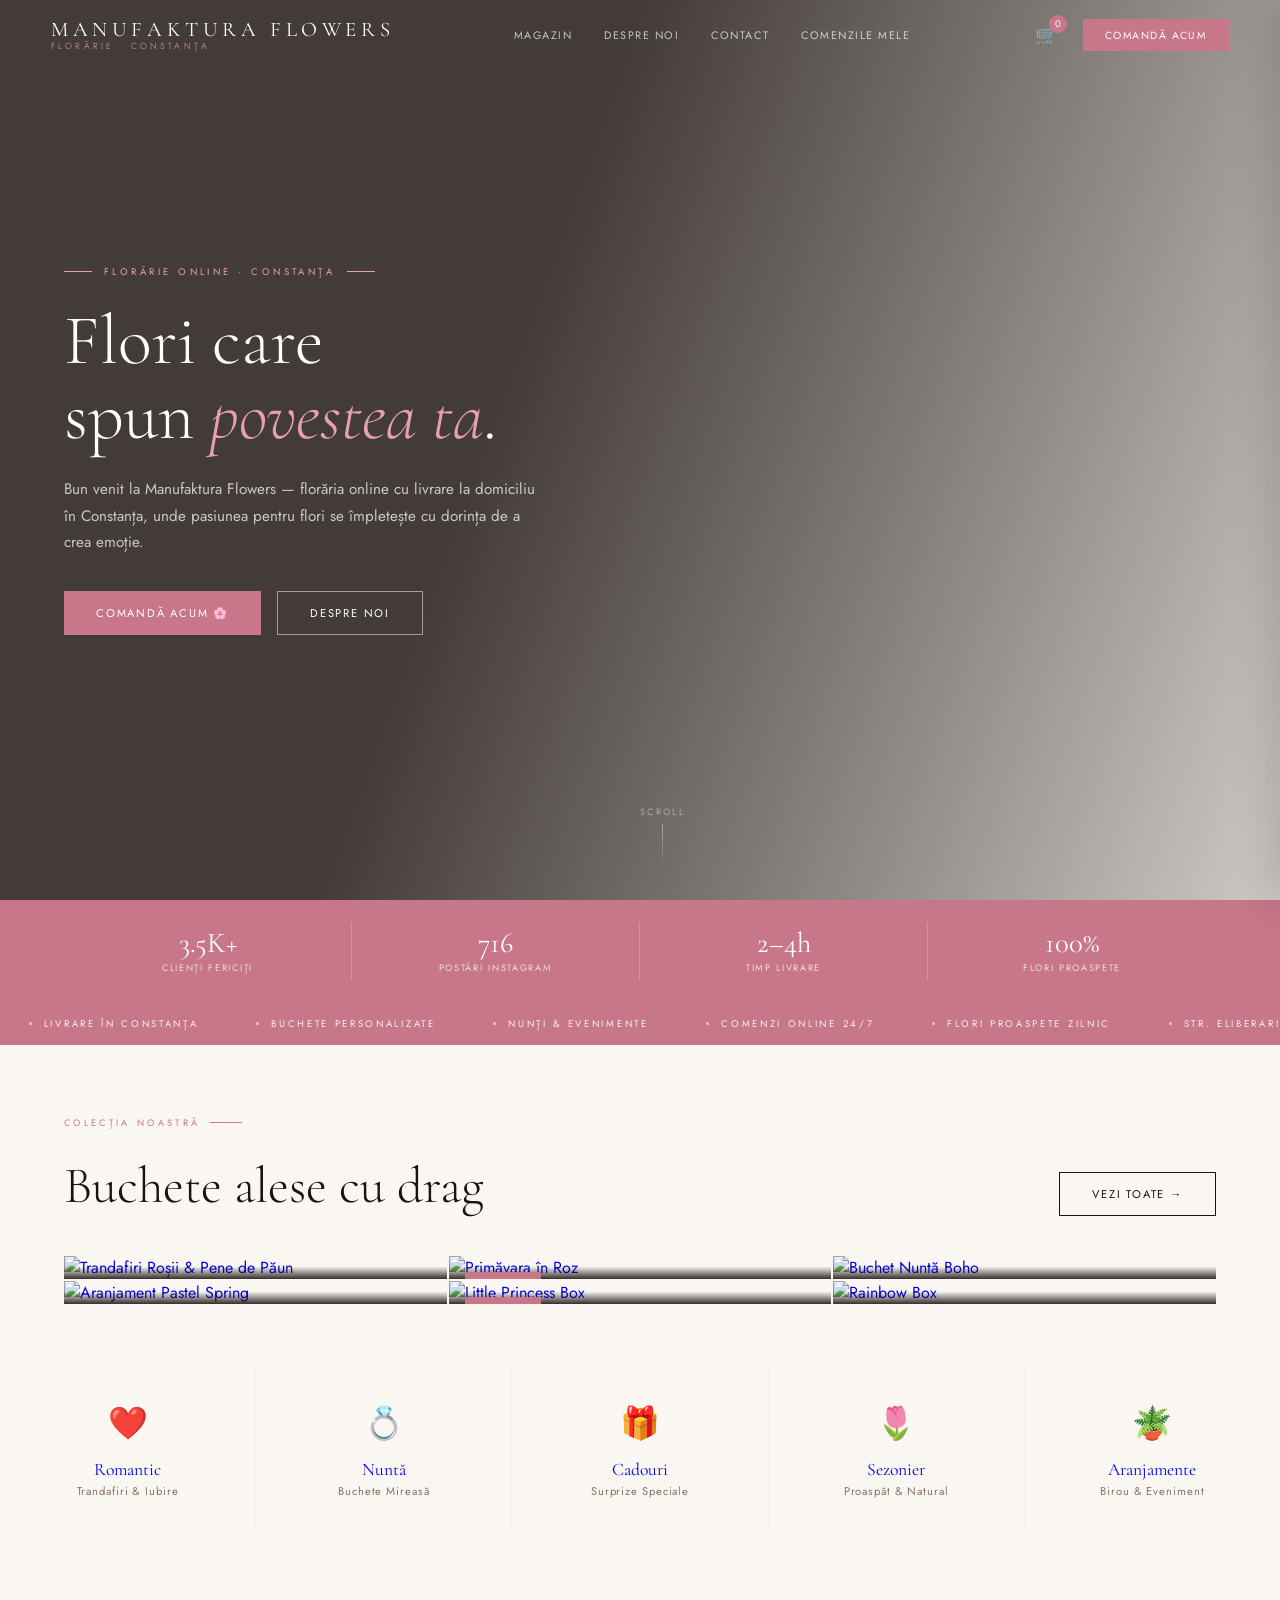
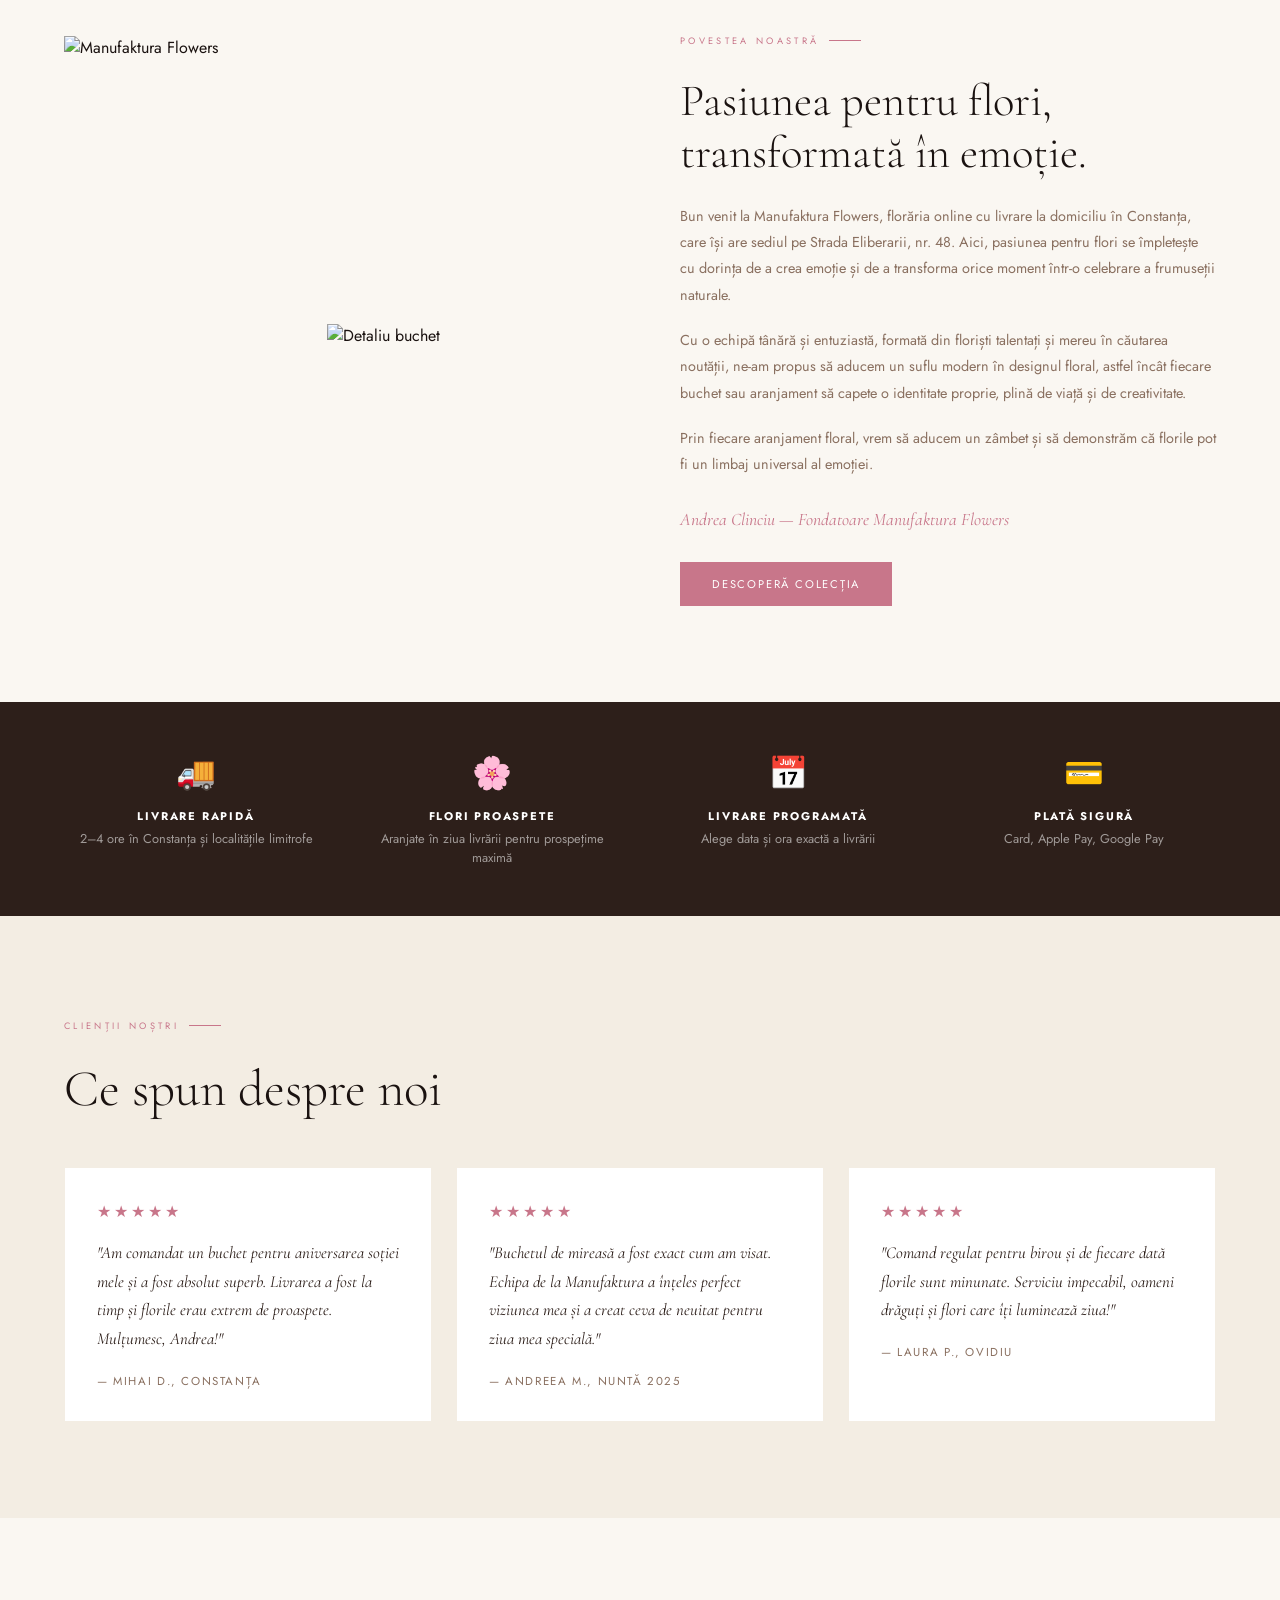
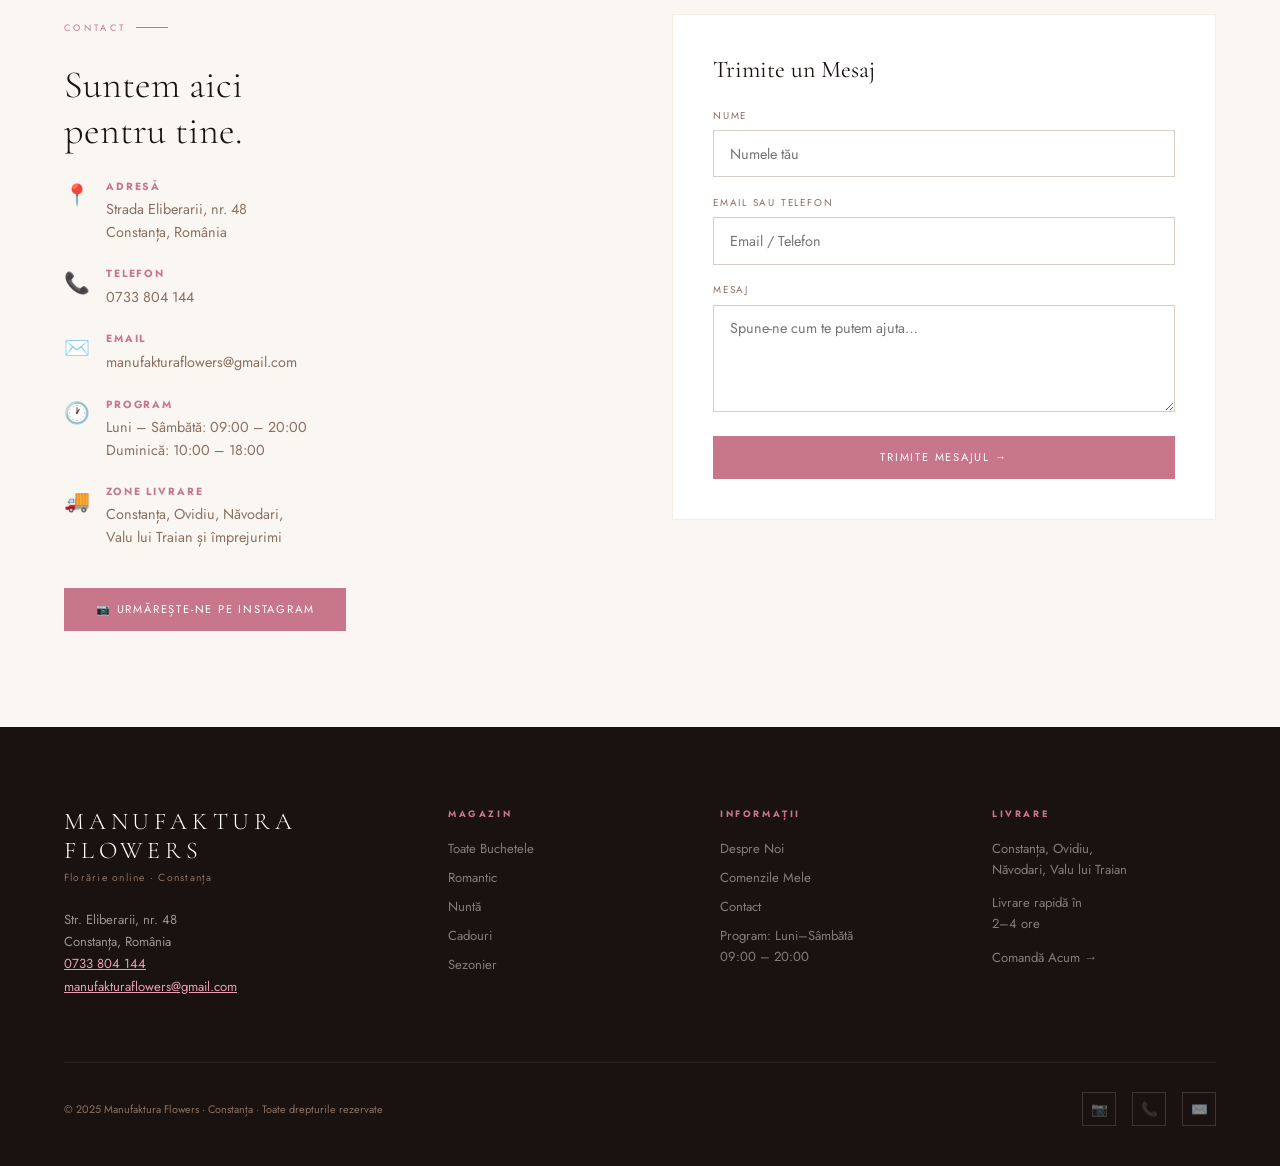
==== index.html @ 841dd368 "Add files via upload" ====
<!DOCTYPE html>
<html lang="ro">
<head>
<meta charset="UTF-8"><meta name="viewport" content="width=device-width,initial-scale=1">
<title>Manufaktura Flowers — Florărie Online Constanța</title>
<meta name="description" content="Florărie online cu livrare la domiciliu în Constanța. Buchete și aranjamente florale premium. Str. Eliberarii 48. Tel: 0733804144">
<link rel="stylesheet" href="shared.css">
<style>
/* HERO */
.hero{position:relative;height:100vh;min-height:700px;display:flex;align-items:center;overflow:hidden;}
.hero-bg{position:absolute;inset:0;background:url('https://images.unsplash.com/photo-1490750967868-88df5691cc9e?w=1920&q=90') center/cover;}
.hero-overlay{position:absolute;inset:0;background:linear-gradient(110deg,rgba(26,18,16,.82) 40%,rgba(26,18,16,.2) 100%);}
.hero-content{position:relative;z-index:2;padding:0 5vw;max-width:680px;}
.hero-eyebrow{display:flex;align-items:center;gap:12px;font-size:.6rem;letter-spacing:.36em;text-transform:uppercase;color:var(--rose2);margin-bottom:1.5rem;opacity:0;animation:fadeUp .9s .3s forwards;}
.hero-eyebrow span{display:block;width:28px;height:1px;background:var(--rose2);}
.hero-h1{font-family:'Cormorant Garamond',serif;font-weight:300;font-size:clamp(3rem,5.5vw,5.5rem);line-height:1.07;color:#fff;margin-bottom:1.4rem;opacity:0;animation:fadeUp .9s .5s forwards;}
.hero-h1 em{font-style:italic;color:var(--rose2);}
.hero-sub{font-size:.95rem;line-height:1.75;color:rgba(255,255,255,.72);max-width:480px;margin-bottom:2.2rem;opacity:0;animation:fadeUp .9s .65s forwards;}
.hero-btns{display:flex;gap:1rem;flex-wrap:wrap;opacity:0;animation:fadeUp .9s .8s forwards;}
.hero-scroll{position:absolute;bottom:2rem;left:50%;transform:translateX(-50%);z-index:2;display:flex;flex-direction:column;align-items:center;gap:6px;opacity:0;animation:fadeUp .9s 1.1s forwards;}
.hero-scroll span{font-size:.58rem;letter-spacing:.25em;text-transform:uppercase;color:rgba(255,255,255,.45);}
.scroll-line{width:1px;height:44px;background:linear-gradient(to bottom,rgba(255,255,255,.4),transparent);animation:pulse 2s ease-in-out infinite;}
@keyframes pulse{0%,100%{opacity:.4}50%{opacity:1}}
@keyframes fadeUp{from{opacity:0;transform:translateY(24px)}to{opacity:1;transform:none}}

/* STATS */
.stats-bar{background:var(--rose);padding:1.4rem 5vw;display:grid;grid-template-columns:repeat(4,1fr);}
.stat{text-align:center;border-right:1px solid rgba(255,255,255,.2);padding:.4rem;}
.stat:last-child{border-right:none;}
.stat-val{font-family:'Cormorant Garamond',serif;font-size:1.8rem;font-weight:400;color:#fff;line-height:1;}
.stat-label{font-size:.58rem;letter-spacing:.18em;text-transform:uppercase;color:rgba(255,255,255,.75);margin-top:.2rem;}

/* FEATURED */
.featured-grid{display:grid;grid-template-columns:repeat(3,1fr);gap:2px;}
.feat-card{position:relative;overflow:hidden;cursor:pointer;display:block;text-decoration:none;}
.feat-card img{width:100%;aspect-ratio:3/4;object-fit:cover;transition:transform .7s cubic-bezier(.25,.46,.45,.94);}
.feat-card:hover img{transform:scale(1.08);}
.feat-overlay{position:absolute;inset:0;background:linear-gradient(to top,rgba(26,18,16,.88) 0%,transparent 55%);}
.feat-body{position:absolute;bottom:0;left:0;right:0;padding:1.8rem 1.5rem;transform:translateY(6px);transition:transform .3s;}
.feat-card:hover .feat-body{transform:none;}
.feat-cat{font-size:.58rem;letter-spacing:.2em;text-transform:uppercase;color:var(--rose2);margin-bottom:.3rem;}
.feat-body h3{font-family:'Cormorant Garamond',serif;font-size:1.3rem;font-weight:400;color:#fff;margin-bottom:.25rem;}
.feat-price{font-size:.85rem;color:rgba(255,255,255,.7);}
.feat-badge{position:absolute;top:1rem;left:1rem;background:var(--rose);color:#fff;font-size:.58rem;letter-spacing:.15em;text-transform:uppercase;padding:.25rem .7rem;}

/* ABOUT */
.about-grid{display:grid;grid-template-columns:1fr 1fr;gap:5rem;align-items:center;}
.about-imgs{position:relative;height:560px;}
.about-img1{position:absolute;width:72%;top:0;left:0;aspect-ratio:3/4;object-fit:cover;}
.about-img2{position:absolute;width:52%;bottom:0;right:0;aspect-ratio:1;object-fit:cover;border:6px solid var(--cream);}
.about-text .tag{color:var(--rose);}
.about-text h2{font-family:'Cormorant Garamond',serif;font-size:clamp(2rem,3.5vw,3rem);font-weight:300;line-height:1.15;margin-bottom:1.5rem;}
.about-text p{font-size:.9rem;line-height:1.82;color:var(--muted);margin-bottom:1.2rem;}
.about-text .signature{font-family:'Cormorant Garamond',serif;font-style:italic;font-size:1.1rem;color:var(--rose);margin-top:2rem;}

/* CATEGORIES */
.cat-grid{display:grid;grid-template-columns:repeat(5,1fr);gap:1px;background:var(--cream2);}
.cat-item{background:var(--cream);padding:2rem 1.5rem;text-align:center;cursor:pointer;text-decoration:none;display:block;transition:background .2s;}
.cat-item:hover{background:var(--rose);color:#fff;}
.cat-item:hover .cat-ico{filter:brightness(10);}
.cat-ico{font-size:2rem;margin-bottom:.8rem;display:block;}
.cat-item h4{font-family:'Cormorant Garamond',serif;font-size:1.1rem;font-weight:400;margin-bottom:.2rem;}
.cat-item p{font-size:.7rem;letter-spacing:.08em;color:var(--muted);}
.cat-item:hover p{color:rgba(255,255,255,.8);}

/* TESTIMONIALS */
.test-grid{display:grid;grid-template-columns:repeat(3,1fr);gap:1.5rem;}
.test-card{background:#fff;padding:2rem;border:1px solid var(--cream2);}
.test-stars{color:var(--rose);font-size:1rem;margin-bottom:1rem;letter-spacing:3px;}
.test-text{font-family:'Cormorant Garamond',serif;font-style:italic;font-size:1.05rem;line-height:1.7;color:var(--dark2);margin-bottom:1.2rem;}
.test-author{font-size:.72rem;letter-spacing:.14em;text-transform:uppercase;color:var(--muted);}

/* CONTACT */
.contact-grid{display:grid;grid-template-columns:1fr 1fr;gap:4rem;align-items:start;}
.contact-info h2{font-family:'Cormorant Garamond',serif;font-size:clamp(1.8rem,3vw,2.8rem);font-weight:300;line-height:1.2;margin-bottom:1.5rem;}
.contact-detail{display:flex;align-items:flex-start;gap:1rem;margin-bottom:1.4rem;}
.contact-icon{font-size:1.3rem;flex-shrink:0;margin-top:.1rem;}
.contact-detail h4{font-size:.65rem;letter-spacing:.18em;text-transform:uppercase;color:var(--rose);margin-bottom:.25rem;}
.contact-detail p,.contact-detail a{font-size:.9rem;line-height:1.6;color:var(--muted);text-decoration:none;}
.contact-detail a:hover{color:var(--rose);}
.contact-form{background:#fff;padding:2.5rem;border:1px solid var(--cream2);}
.contact-form h3{font-family:'Cormorant Garamond',serif;font-size:1.5rem;font-weight:400;margin-bottom:1.5rem;}

/* DELIVERY BANNER */
.delivery-banner{background:var(--dark2);padding:3rem 5vw;display:grid;grid-template-columns:repeat(4,1fr);gap:2rem;text-align:center;}
.del-item{color:#fff;}
.del-ico{font-size:2rem;margin-bottom:.8rem;}
.del-item h4{font-size:.7rem;letter-spacing:.16em;text-transform:uppercase;margin-bottom:.3rem;}
.del-item p{font-size:.8rem;color:rgba(255,255,255,.55);line-height:1.5;}

@media(max-width:900px){
  .featured-grid,.about-grid,.contact-grid{grid-template-columns:1fr;}
  .about-imgs{height:300px;}
  .cat-grid{grid-template-columns:repeat(3,1fr);}
  .test-grid{grid-template-columns:1fr;}
  .delivery-banner{grid-template-columns:repeat(2,1fr);}
  .stats-bar{grid-template-columns:repeat(2,1fr);}
}
</style>
</head>
<body>
<div id="nav"></div>

<!-- HERO -->
<section class="hero">
  <div class="hero-bg"></div>
  <div class="hero-overlay"></div>
  <div class="hero-content">
    <div class="hero-eyebrow"><span></span>Florărie Online · Constanța<span></span></div>
    <h1 class="hero-h1">Flori care<br>spun <em>povestea ta</em>.</h1>
    <p class="hero-sub">Bun venit la Manufaktura Flowers — florăria online cu livrare la domiciliu în Constanța, unde pasiunea pentru flori se împletește cu dorința de a crea emoție.</p>
    <div class="hero-btns">
      <a href="shop.html" class="btn-rose">Comandă Acum 🌸</a>
      <a href="#despre" class="btn-outline-white">Despre Noi</a>
    </div>
  </div>
  <div class="hero-scroll"><span>Scroll</span><div class="scroll-line"></div></div>
</section>

<!-- STATS -->
<div class="stats-bar">
  <div class="stat"><div class="stat-val">3.5K+</div><div class="stat-label">Clienți Fericiți</div></div>
  <div class="stat"><div class="stat-val">716</div><div class="stat-label">Postări Instagram</div></div>
  <div class="stat"><div class="stat-val">2–4h</div><div class="stat-label">Timp Livrare</div></div>
  <div class="stat"><div class="stat-val">100%</div><div class="stat-label">Flori Proaspete</div></div>
</div>

<!-- MARQUEE -->
<div class="marquee">
  <div class="marquee-inner">
    <span class="mi"><span class="md"></span>Livrare în Constanța</span>
    <span class="mi"><span class="md"></span>Buchete Personalizate</span>
    <span class="mi"><span class="md"></span>Nunți & Evenimente</span>
    <span class="mi"><span class="md"></span>Comenzi Online 24/7</span>
    <span class="mi"><span class="md"></span>Flori Proaspete Zilnic</span>
    <span class="mi"><span class="md"></span>Str. Eliberarii 48, Constanța</span>
    <span class="mi"><span class="md"></span>Livrare în Constanța</span>
    <span class="mi"><span class="md"></span>Buchete Personalizate</span>
    <span class="mi"><span class="md"></span>Nunți & Evenimente</span>
    <span class="mi"><span class="md"></span>Comenzi Online 24/7</span>
    <span class="mi"><span class="md"></span>Flori Proaspete Zilnic</span>
    <span class="mi"><span class="md"></span>Str. Eliberarii 48, Constanța</span>
  </div>
</div>

<!-- FEATURED -->
<section class="sec" style="padding-top:4rem;padding-bottom:4rem;">
  <div style="display:flex;justify-content:space-between;align-items:flex-end;margin-bottom:2.5rem;flex-wrap:wrap;gap:1rem;">
    <div><div class="tag">Colecția Noastră</div>
      <h2 class="sec-title">Buchete alese cu drag</h2></div>
    <a href="shop.html" class="btn-outline">Vezi Toate →</a>
  </div>
  <div class="featured-grid" id="featuredGrid"></div>
</section>

<!-- CATEGORIES -->
<div class="cat-grid">
  <a href="shop.html?cat=Romantic" class="cat-item"><span class="cat-ico">❤️</span><h4>Romantic</h4><p>Trandafiri & Iubire</p></a>
  <a href="shop.html?cat=Nuntă" class="cat-item"><span class="cat-ico">💍</span><h4>Nuntă</h4><p>Buchete Mireasă</p></a>
  <a href="shop.html?cat=Cadou" class="cat-item"><span class="cat-ico">🎁</span><h4>Cadouri</h4><p>Surprize Speciale</p></a>
  <a href="shop.html?cat=Sezonier" class="cat-item"><span class="cat-ico">🌷</span><h4>Sezonier</h4><p>Proaspăt & Natural</p></a>
  <a href="shop.html?cat=Aranjament" class="cat-item"><span class="cat-ico">🪴</span><h4>Aranjamente</h4><p>Birou & Eveniment</p></a>
</div>

<!-- ABOUT -->
<section class="sec" id="despre">
  <div class="about-grid">
    <div class="about-imgs reveal">
      <img class="about-img1" src="https://images.unsplash.com/photo-1490750967868-88df5691cc9e?w=700&q=85" alt="Manufaktura Flowers">
      <img class="about-img2" src="https://images.unsplash.com/photo-1455659817273-f96807779a8a?w=500&q=85" alt="Detaliu buchet">
    </div>
    <div class="about-text reveal" data-delay="150">
      <div class="tag">Povestea Noastră</div>
      <h2>Pasiunea pentru flori,<br>transformată în emoție.</h2>
      <p>Bun venit la Manufaktura Flowers, florăria online cu livrare la domiciliu în Constanța, care își are sediul pe Strada Eliberarii, nr. 48. Aici, pasiunea pentru flori se împletește cu dorința de a crea emoție și de a transforma orice moment într-o celebrare a frumuseții naturale.</p>
      <p>Cu o echipă tânără și entuziastă, formată din floriști talentați și mereu în căutarea noutății, ne-am propus să aducem un suflu modern în designul floral, astfel încât fiecare buchet sau aranjament să capete o identitate proprie, plină de viață și de creativitate.</p>
      <p>Prin fiecare aranjament floral, vrem să aducem un zâmbet și să demonstrăm că florile pot fi un limbaj universal al emoției.</p>
      <div class="signature">Andrea Clinciu — Fondatoare Manufaktura Flowers</div>
      <div style="margin-top:2rem;">
        <a href="shop.html" class="btn-rose">Descoperă Colecția</a>
      </div>
    </div>
  </div>
</section>

<!-- DELIVERY BANNER -->
<div class="delivery-banner">
  <div class="del-item reveal"><div class="del-ico">🚚</div><h4>Livrare Rapidă</h4><p>2–4 ore în Constanța și localitățile limitrofe</p></div>
  <div class="del-item reveal" data-delay="100"><div class="del-ico">🌸</div><h4>Flori Proaspete</h4><p>Aranjate în ziua livrării pentru prospețime maximă</p></div>
  <div class="del-item reveal" data-delay="200"><div class="del-ico">📅</div><h4>Livrare Programată</h4><p>Alege data și ora exactă a livrării</p></div>
  <div class="del-item reveal" data-delay="300"><div class="del-ico">💳</div><h4>Plată Sigură</h4><p>Card, Apple Pay, Google Pay</p></div>
</div>

<!-- TESTIMONIALS -->
<section class="sec sec-cream">
  <div class="tag">Clienții Noștri</div>
  <h2 class="sec-title" style="margin-bottom:3rem;">Ce spun despre noi</h2>
  <div class="test-grid">
    <div class="test-card reveal">
      <div class="test-stars">★★★★★</div>
      <div class="test-text">"Am comandat un buchet pentru aniversarea soției mele și a fost absolut superb. Livrarea a fost la timp și florile erau extrem de proaspete. Mulțumesc, Andrea!"</div>
      <div class="test-author">— Mihai D., Constanța</div>
    </div>
    <div class="test-card reveal" data-delay="100">
      <div class="test-stars">★★★★★</div>
      <div class="test-text">"Buchetul de mireasă a fost exact cum am visat. Echipa de la Manufaktura a înțeles perfect viziunea mea și a creat ceva de neuitat pentru ziua mea specială."</div>
      <div class="test-author">— Andreea M., Nuntă 2025</div>
    </div>
    <div class="test-card reveal" data-delay="200">
      <div class="test-stars">★★★★★</div>
      <div class="test-text">"Comand regulat pentru birou și de fiecare dată florile sunt minunate. Serviciu impecabil, oameni drăguți și flori care îți luminează ziua!"</div>
      <div class="test-author">— Laura P., Ovidiu</div>
    </div>
  </div>
</section>

<!-- CONTACT -->
<section class="sec" id="contact">
  <div class="contact-grid">
    <div class="contact-info">
      <div class="tag">Contact</div>
      <h2>Suntem aici<br>pentru tine.</h2>
      <div class="contact-detail">
        <div class="contact-icon">📍</div>
        <div><h4>Adresă</h4><p>Strada Eliberarii, nr. 48<br>Constanța, România</p></div>
      </div>
      <div class="contact-detail">
        <div class="contact-icon">📞</div>
        <div><h4>Telefon</h4><a href="tel:+40733804144">0733 804 144</a></div>
      </div>
      <div class="contact-detail">
        <div class="contact-icon">✉️</div>
        <div><h4>Email</h4><a href="mailto:manufakturaflowers@gmail.com">manufakturaflowers@gmail.com</a></div>
      </div>
      <div class="contact-detail">
        <div class="contact-icon">🕐</div>
        <div><h4>Program</h4><p>Luni – Sâmbătă: 09:00 – 20:00<br>Duminică: 10:00 – 18:00</p></div>
      </div>
      <div class="contact-detail">
        <div class="contact-icon">🚚</div>
        <div><h4>Zone Livrare</h4><p>Constanța, Ovidiu, Năvodari,<br>Valu lui Traian și împrejurimi</p></div>
      </div>
      <a href="https://www.instagram.com/manufakturaflowers" target="_blank" class="btn-rose" style="margin-top:1rem;">📷 Urmărește-ne pe Instagram</a>
    </div>
    <div class="contact-form reveal">
      <h3>Trimite un Mesaj</h3>
      <div class="form-group"><label>Nume</label><input type="text" id="cName" placeholder="Numele tău"></div>
      <div class="form-group"><label>Email sau Telefon</label><input type="text" id="cContact" placeholder="Email / Telefon"></div>
      <div class="form-group"><label>Mesaj</label><textarea id="cMsg" rows="4" placeholder="Spune-ne cum te putem ajuta…"></textarea></div>
      <button class="btn-rose" style="width:100%;" onclick="sendMessage()">Trimite Mesajul →</button>
    </div>
  </div>
</section>

<div id="footer"></div>
<div class="toast"></div>

<script src="app.js"></script>
<script>
renderNav('home');
renderCartSidebar();
renderFooter();
setupReveal();

// Featured products (first 6)
const fg = document.getElementById('featuredGrid');
PRODUCTS.slice(0,6).forEach((p,i) => {
  fg.innerHTML += `
  <a href="product.html?id=${p.id}" class="feat-card reveal" data-delay="${i*80}">
    <img src="${p.img}" alt="${p.name}" loading="lazy">
    <div class="feat-overlay"></div>
    <div class="feat-body">
      <div class="feat-cat">${p.category}</div>
      <h3>${p.name}</h3>
      <div class="feat-price">${p.price} lei${p.oldPrice?` <s style="opacity:.5;font-size:.8em">${p.oldPrice} lei</s>`:''}</div>
    </div>
    ${p.oldPrice?'<div class="feat-badge">Reducere</div>':''}
  </a>`;
});
setupReveal();

function sendMessage(){
  const name = document.getElementById('cName').value;
  const contact = document.getElementById('cContact').value;
  const msg = document.getElementById('cMsg').value;
  if(!name||!contact||!msg){showToast('Completează toate câmpurile.','error');return;}
  showToast('Mesaj trimis! Te contactăm în curând 🌸','success');
  document.getElementById('cName').value='';
  document.getElementById('cContact').value='';
  document.getElementById('cMsg').value='';
}
</script>
</body>
</html>
---- shared.css ----
@import url('https://fonts.googleapis.com/css2?family=Cormorant+Garamond:ital,wght@0,300;0,400;0,500;1,300;1,400&family=Jost:wght@300;400;500&display=swap');
*{margin:0;padding:0;box-sizing:border-box;}
:root{
  --cream:#faf7f2;--cream2:#f3ede3;--rose:#c8768a;--rose2:#e8a0b0;
  --dark:#1a1210;--dark2:#2d1f1a;--gold:#c9a96e;--muted:#8a7060;
  --white:#ffffff;--green:#4a6741;
}
html{scroll-behavior:smooth;}
body{font-family:'Jost',sans-serif;background:var(--cream);color:var(--dark);overflow-x:hidden;}
::-webkit-scrollbar{width:4px;}::-webkit-scrollbar-thumb{background:var(--rose);}

/* NAV */
.nav{position:fixed;top:0;left:0;right:0;z-index:300;height:70px;display:flex;align-items:center;justify-content:space-between;padding:0 4vw;transition:background .4s;}
.nav.solid{background:rgba(26,18,16,.96);backdrop-filter:blur(12px);}
.nav-brand{font-family:'Cormorant Garamond',serif;font-size:1.3rem;font-weight:400;letter-spacing:.22em;color:#fff;text-decoration:none;text-transform:uppercase;line-height:1.1;}
.nav-brand small{display:block;font-size:.55rem;letter-spacing:.35em;color:var(--rose2);font-family:'Jost',sans-serif;font-weight:300;}
.nav-links{display:flex;align-items:center;gap:2rem;}
.nav-links a{font-size:.68rem;letter-spacing:.14em;text-transform:uppercase;color:rgba(255,255,255,.7);text-decoration:none;transition:color .2s;}
.nav-links a:hover{color:#fff;}
.nav-right{display:flex;align-items:center;gap:1.2rem;}
.cart-btn{position:relative;background:none;border:none;cursor:pointer;color:#fff;font-size:1.2rem;padding:.3rem;}
.cart-count{position:absolute;top:-4px;right:-4px;background:var(--rose);color:#fff;width:18px;height:18px;border-radius:50%;font-size:.6rem;display:flex;align-items:center;justify-content:center;font-family:'Jost',sans-serif;}
.nav-cta{font-size:.65rem;letter-spacing:.14em;text-transform:uppercase;background:var(--rose);color:#fff;padding:.55rem 1.4rem;text-decoration:none;transition:background .2s;border:none;cursor:pointer;font-family:'Jost',sans-serif;}
.nav-cta:hover{background:var(--rose2);}

/* BUTTONS */
.btn-rose{display:inline-flex;align-items:center;justify-content:center;gap:8px;background:var(--rose);color:#fff;text-decoration:none;font-size:.7rem;letter-spacing:.16em;text-transform:uppercase;padding:.85rem 2rem;border:none;cursor:pointer;font-family:'Jost',sans-serif;transition:background .25s;}
.btn-rose:hover{background:var(--rose2);}
.btn-dark{display:inline-flex;align-items:center;justify-content:center;gap:8px;background:var(--dark);color:#fff;text-decoration:none;font-size:.7rem;letter-spacing:.16em;text-transform:uppercase;padding:.85rem 2rem;border:none;cursor:pointer;font-family:'Jost',sans-serif;transition:background .25s;}
.btn-dark:hover{background:var(--dark2);}
.btn-outline{display:inline-flex;align-items:center;justify-content:center;gap:8px;background:transparent;color:var(--dark);text-decoration:none;font-size:.7rem;letter-spacing:.16em;text-transform:uppercase;padding:.82rem 2rem;border:1px solid var(--dark);cursor:pointer;font-family:'Jost',sans-serif;transition:all .2s;}
.btn-outline:hover{background:var(--dark);color:#fff;}
.btn-outline-white{display:inline-flex;align-items:center;justify-content:center;gap:8px;background:transparent;color:#fff;text-decoration:none;font-size:.7rem;letter-spacing:.16em;text-transform:uppercase;padding:.82rem 2rem;border:1px solid rgba(255,255,255,.5);cursor:pointer;font-family:'Jost',sans-serif;transition:border-color .2s;}
.btn-outline-white:hover{border-color:#fff;}

/* SECTION */
.sec{padding:6rem 5vw;}
.sec-dark{background:var(--dark2);color:#fff;}
.sec-cream{background:var(--cream2);}
.tag{display:inline-flex;align-items:center;gap:10px;font-size:.58rem;letter-spacing:.36em;text-transform:uppercase;color:var(--rose);margin-bottom:1.8rem;}
.tag::after{content:'';display:block;width:32px;height:1px;background:var(--rose);}
.sec-title{font-family:'Cormorant Garamond',serif;font-size:clamp(2rem,4vw,3.2rem);font-weight:300;line-height:1.15;}

/* FORMS */
.form-group{margin-bottom:1.1rem;}
.form-group label{display:block;font-size:.62rem;letter-spacing:.18em;text-transform:uppercase;color:var(--muted);margin-bottom:.45rem;}
.form-group input,.form-group select,.form-group textarea{width:100%;padding:.8rem 1rem;border:1px solid #d8cfc4;background:#fff;font-family:'Jost',sans-serif;font-size:.9rem;color:var(--dark);outline:none;transition:border-color .2s;}
.form-group input:focus,.form-group select:focus,.form-group textarea:focus{border-color:var(--rose);}
.form-error{font-size:.75rem;color:#c0392b;margin-top:.3rem;}

/* REVEAL */
.reveal{opacity:0;transform:translateY(24px);transition:opacity .7s,transform .7s;}
.reveal.visible{opacity:1;transform:none;}

/* TOAST */
.toast{position:fixed;bottom:2rem;right:2rem;z-index:9999;padding:.9rem 1.6rem;font-size:.85rem;color:#fff;background:var(--dark2);border-left:3px solid var(--rose);box-shadow:0 8px 32px rgba(0,0,0,.25);transform:translateY(16px);opacity:0;transition:all .3s;pointer-events:none;}
.toast.show{transform:none;opacity:1;}
.toast.success{border-left-color:var(--green);}

/* MARQUEE */
.marquee{background:var(--rose);height:42px;overflow:hidden;display:flex;align-items:center;}
.marquee-inner{display:flex;animation:mscroll 25s linear infinite;white-space:nowrap;}
@keyframes mscroll{from{transform:translateX(0)}to{transform:translateX(-50%)}}
.mi{display:inline-flex;align-items:center;gap:12px;padding:0 1.8rem;font-size:.6rem;letter-spacing:.28em;text-transform:uppercase;color:rgba(255,255,255,.9);}
.md{width:3px;height:3px;border-radius:50%;background:rgba(255,255,255,.6);flex-shrink:0;}

/* FOOTER */
footer{background:var(--dark);padding:5rem 5vw 2.5rem;}
.foot-grid{display:grid;grid-template-columns:1.5fr 1fr 1fr 1fr;gap:3rem;margin-bottom:4rem;}
.foot-brand{font-family:'Cormorant Garamond',serif;font-size:1.5rem;font-weight:300;letter-spacing:.2em;color:#fff;text-decoration:none;text-transform:uppercase;display:block;margin-bottom:.3rem;}
.foot-tagline{font-size:.65rem;letter-spacing:.12em;color:var(--muted);}
.foot-col h5{font-size:.58rem;letter-spacing:.28em;text-transform:uppercase;color:var(--rose);margin-bottom:1.1rem;}
.foot-col a,.foot-col p{display:block;color:rgba(255,255,255,.45);font-size:.82rem;margin-bottom:.5rem;text-decoration:none;transition:color .2s;line-height:1.6;}
.foot-col a:hover{color:rgba(255,255,255,.9);}
.foot-bottom{border-top:1px solid rgba(255,255,255,.07);padding-top:1.8rem;display:flex;justify-content:space-between;align-items:center;flex-wrap:wrap;gap:1rem;}
.foot-bottom p{font-size:.68rem;color:var(--muted);}
.foot-social{display:flex;gap:1rem;}
.foot-social a{width:34px;height:34px;border:1px solid rgba(255,255,255,.15);display:flex;align-items:center;justify-content:center;color:rgba(255,255,255,.5);text-decoration:none;font-size:.85rem;transition:all .2s;}
.foot-social a:hover{border-color:var(--rose);color:var(--rose);}

/* CART SIDEBAR */
.cart-sidebar{position:fixed;top:0;right:0;bottom:0;width:400px;background:#fff;z-index:500;box-shadow:-8px 0 40px rgba(0,0,0,.15);transform:translateX(100%);transition:transform .4s cubic-bezier(.25,.46,.45,.94);display:flex;flex-direction:column;}
.cart-sidebar.open{transform:none;}
.cart-overlay{position:fixed;inset:0;background:rgba(26,18,16,.5);z-index:499;opacity:0;pointer-events:none;transition:opacity .4s;}
.cart-overlay.open{opacity:1;pointer-events:all;}
.cart-header{padding:1.5rem 1.8rem;border-bottom:1px solid var(--cream2);display:flex;justify-content:space-between;align-items:center;}
.cart-header h3{font-family:'Cormorant Garamond',serif;font-size:1.5rem;font-weight:400;}
.cart-close{background:none;border:none;font-size:1.4rem;cursor:pointer;color:var(--muted);}
.cart-items{flex:1;overflow-y:auto;padding:1.2rem 1.8rem;}
.cart-item{display:flex;gap:1rem;padding:1rem 0;border-bottom:1px solid var(--cream2);}
.cart-item-img{width:72px;height:72px;object-fit:cover;flex-shrink:0;}
.cart-item-info{flex:1;}
.cart-item-name{font-family:'Cormorant Garamond',serif;font-size:1.05rem;font-weight:400;margin-bottom:.2rem;}
.cart-item-price{font-size:.82rem;color:var(--rose);font-weight:500;}
.cart-item-qty{display:flex;align-items:center;gap:.5rem;margin-top:.5rem;}
.qty-btn{width:24px;height:24px;border:1px solid #d8cfc4;background:#fff;cursor:pointer;font-size:.9rem;display:flex;align-items:center;justify-content:center;}
.qty-val{font-size:.85rem;min-width:20px;text-align:center;}
.cart-remove{background:none;border:none;cursor:pointer;color:var(--muted);font-size:.8rem;margin-left:auto;}
.cart-footer{padding:1.5rem 1.8rem;border-top:1px solid var(--cream2);}
.cart-total{display:flex;justify-content:space-between;align-items:center;margin-bottom:1.2rem;}
.cart-total span{font-size:.68rem;letter-spacing:.15em;text-transform:uppercase;color:var(--muted);}
.cart-total strong{font-family:'Cormorant Garamond',serif;font-size:1.4rem;}
.cart-empty{text-align:center;padding:3rem 0;color:var(--muted);}
.cart-empty p{font-family:'Cormorant Garamond',serif;font-size:1.3rem;margin-bottom:.5rem;}

@media(max-width:900px){
  .nav-links{display:none;}
  .foot-grid{grid-template-columns:1fr 1fr;}
  .cart-sidebar{width:100%;}
}
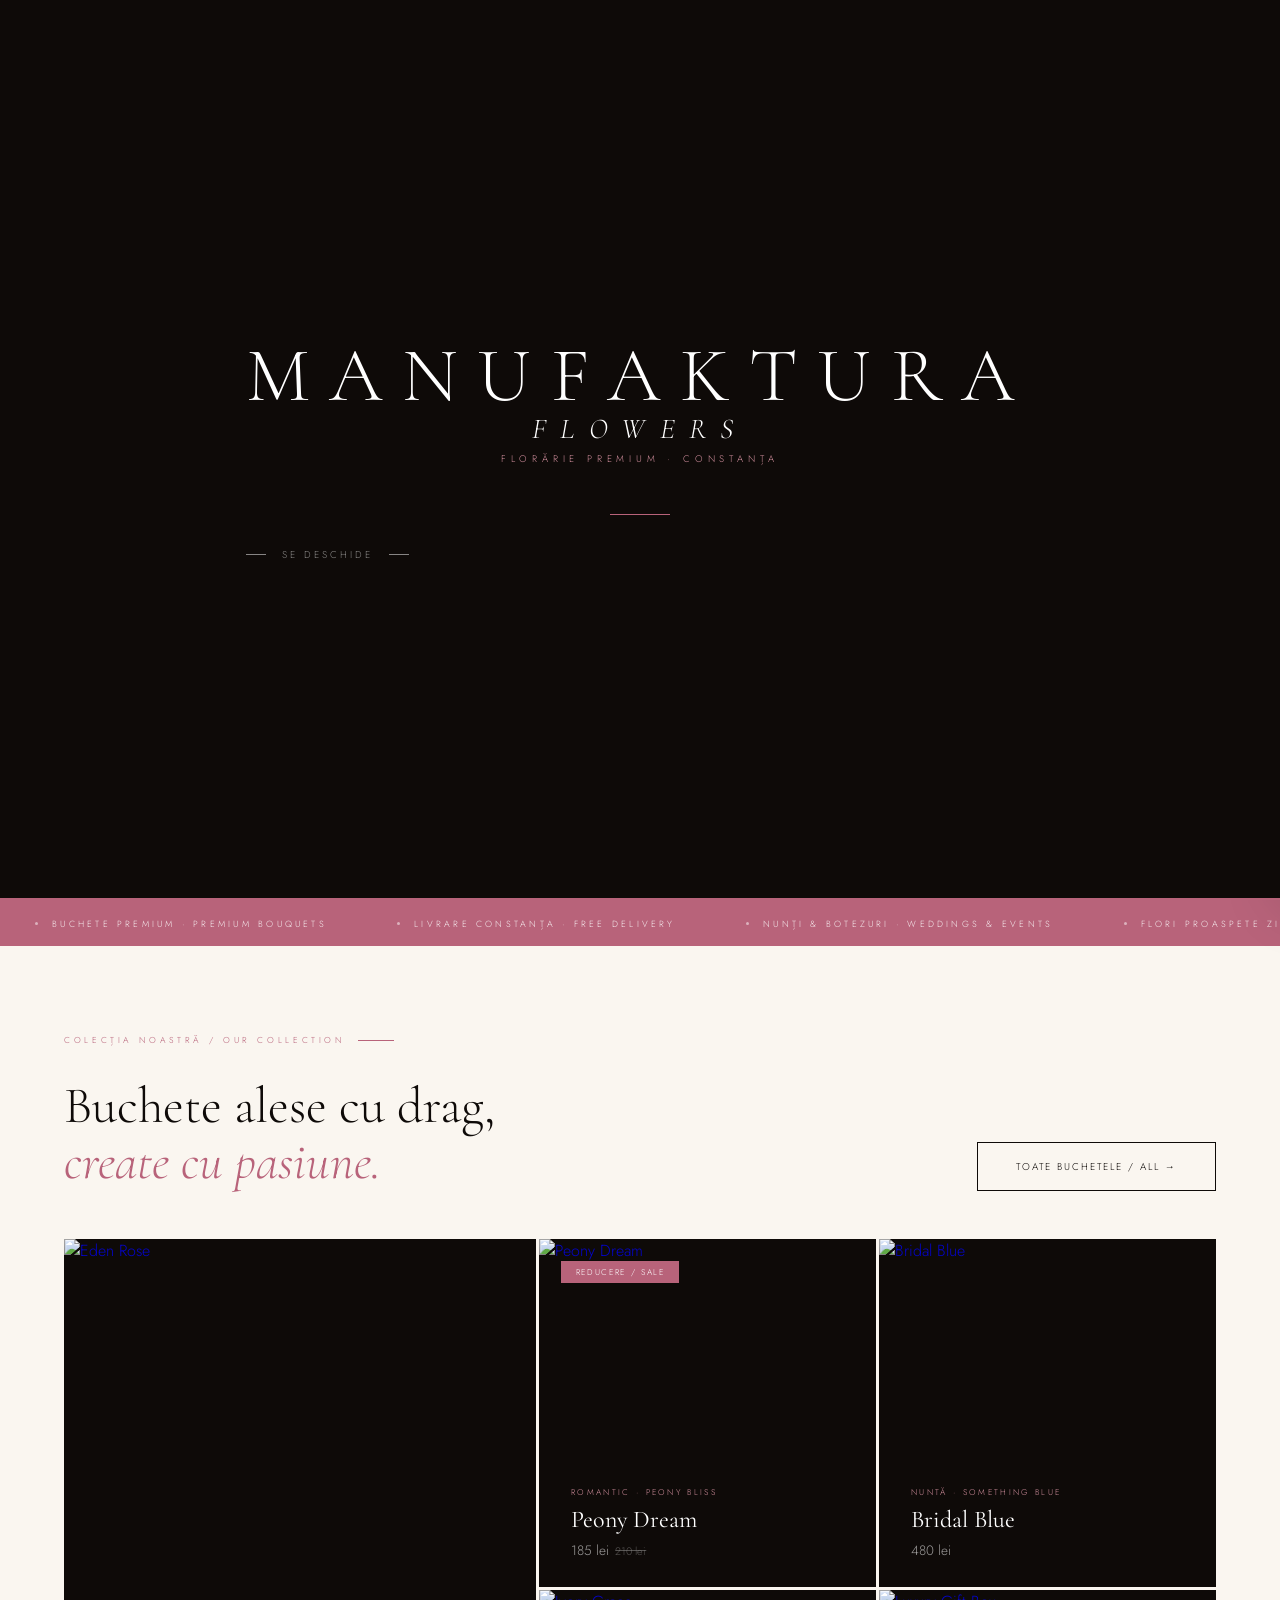
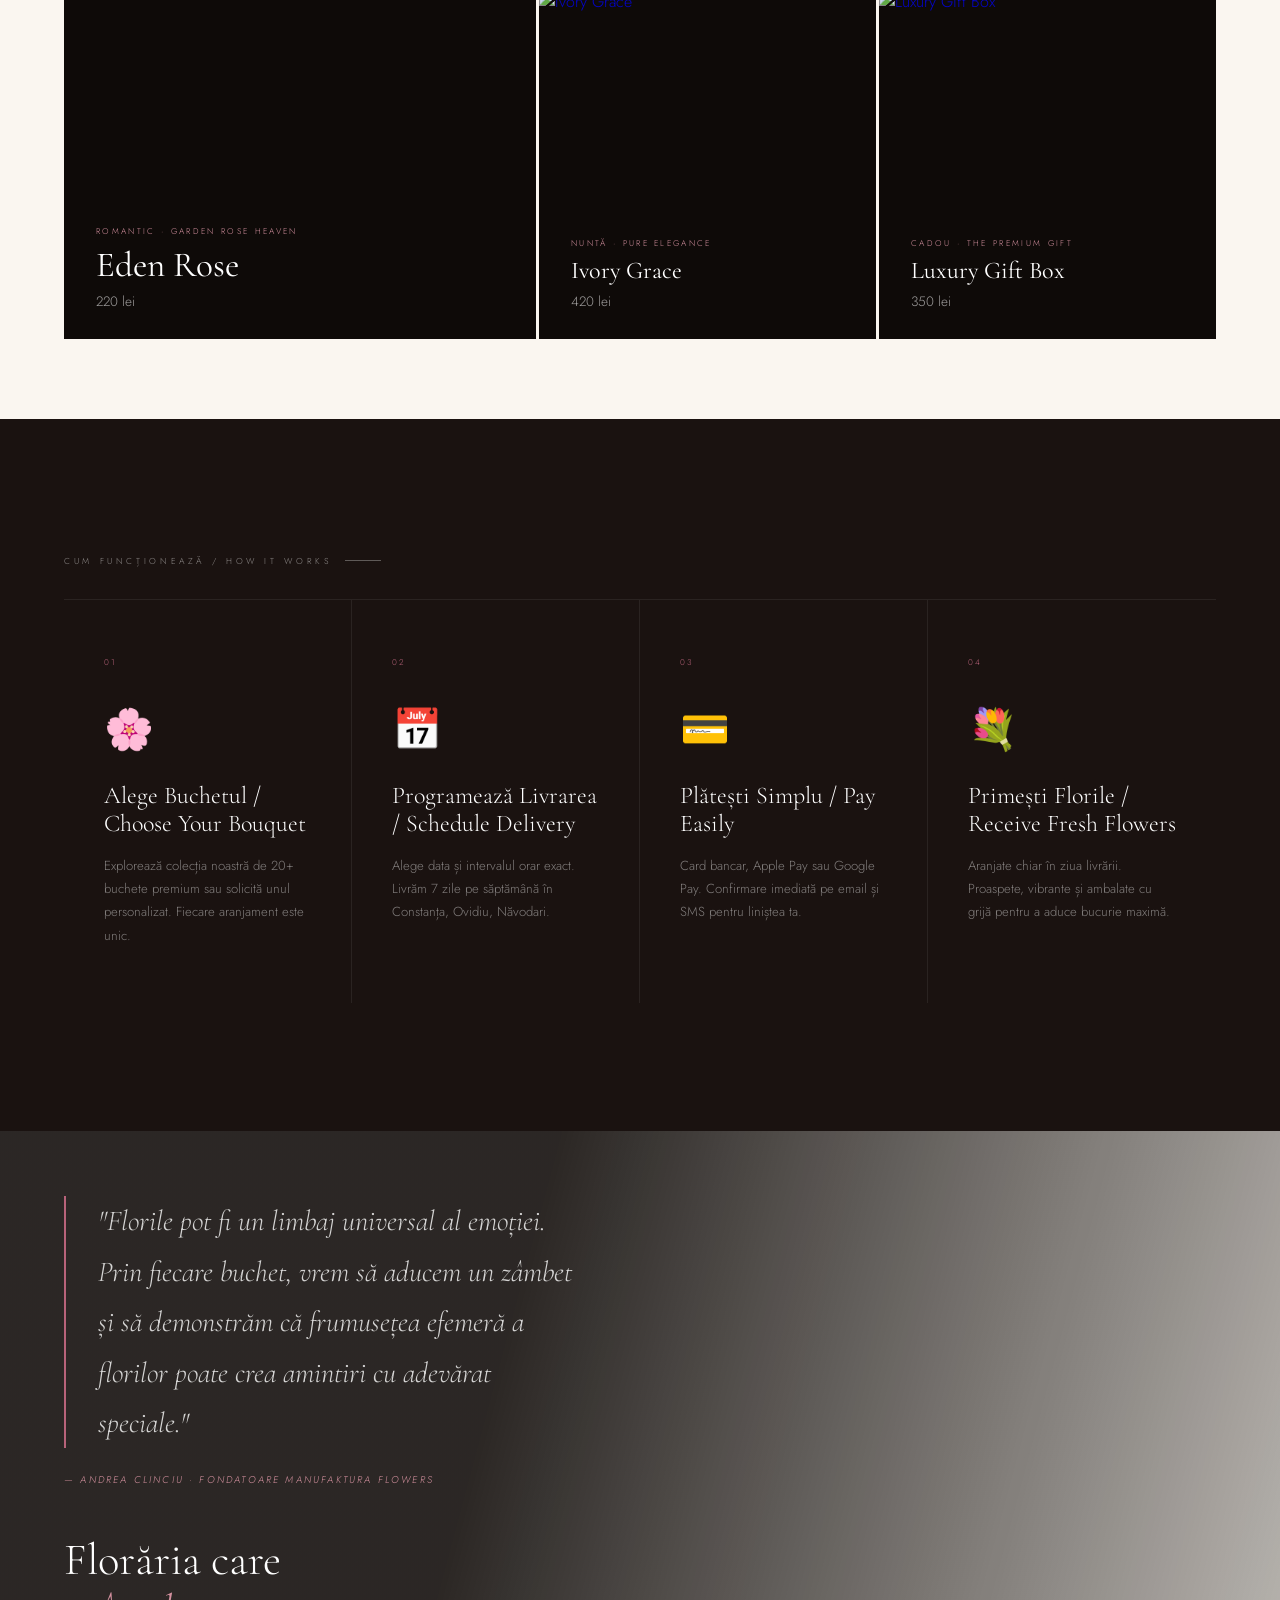
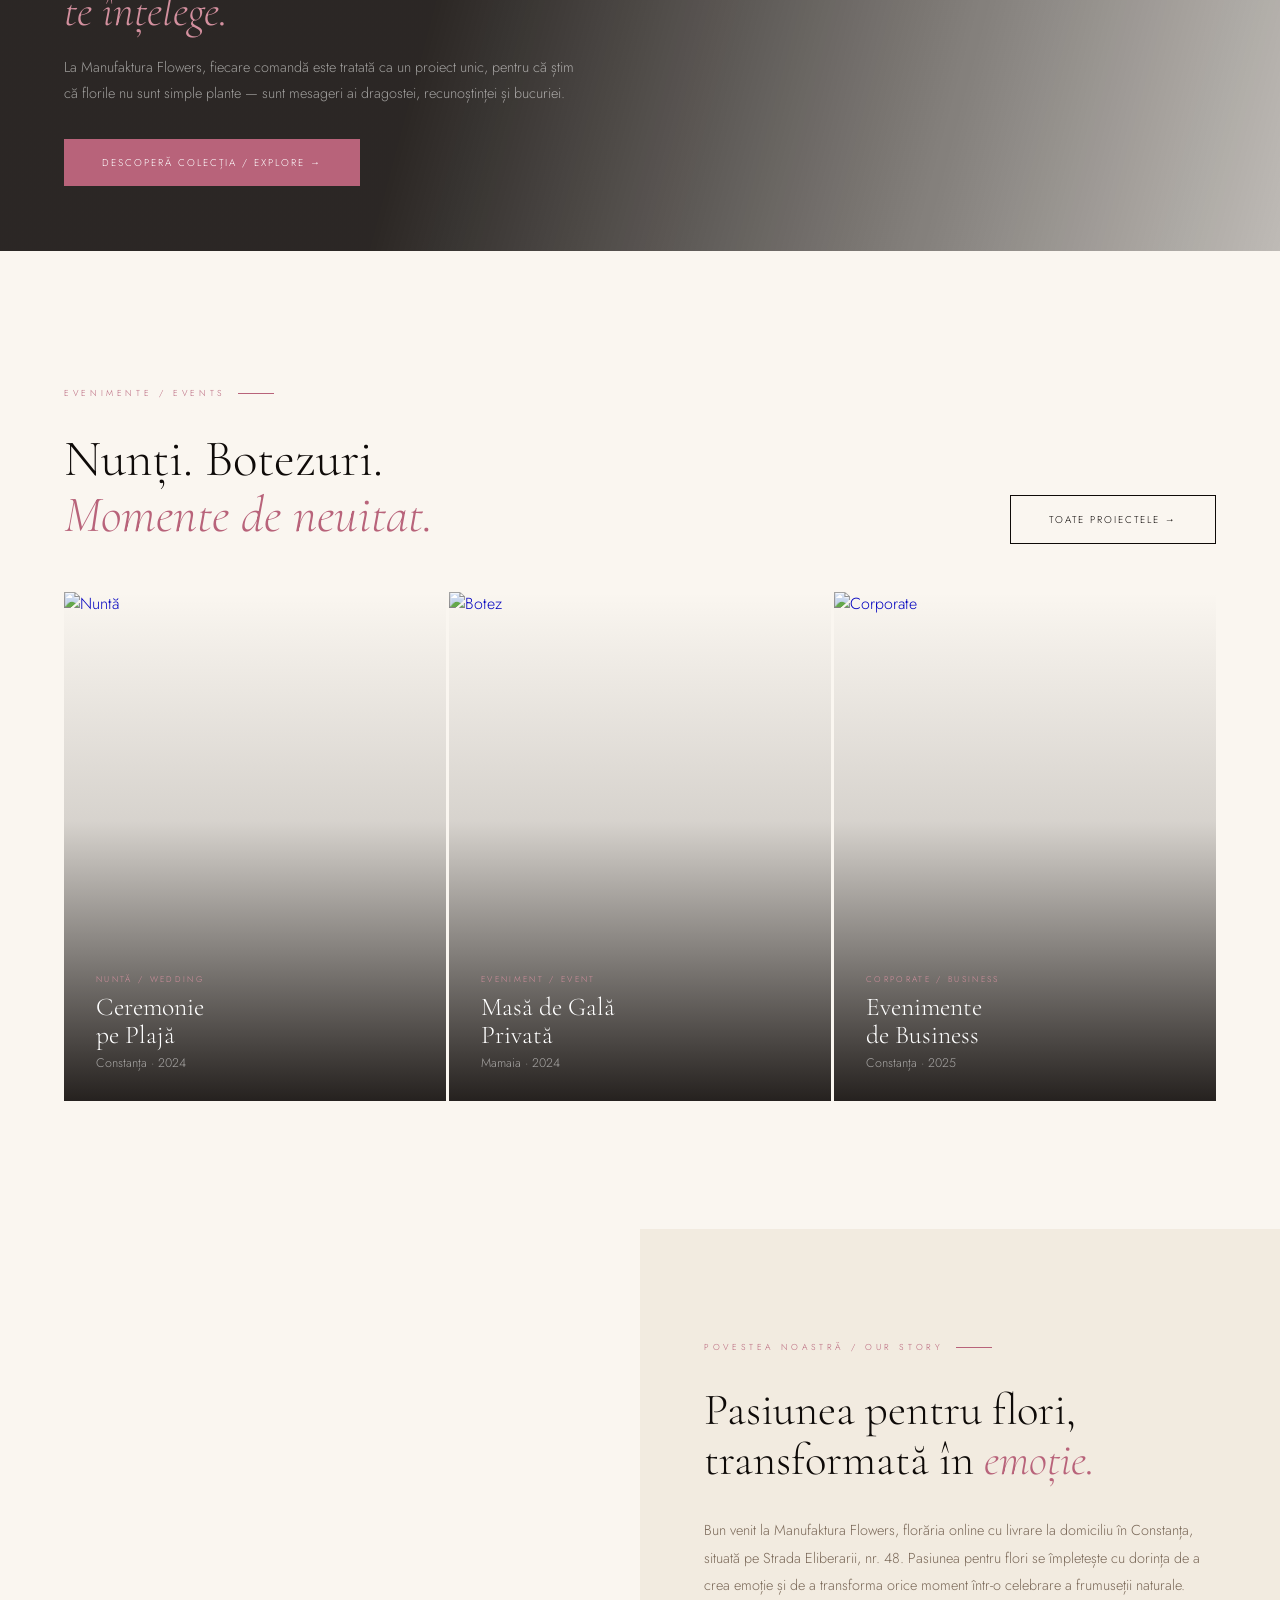
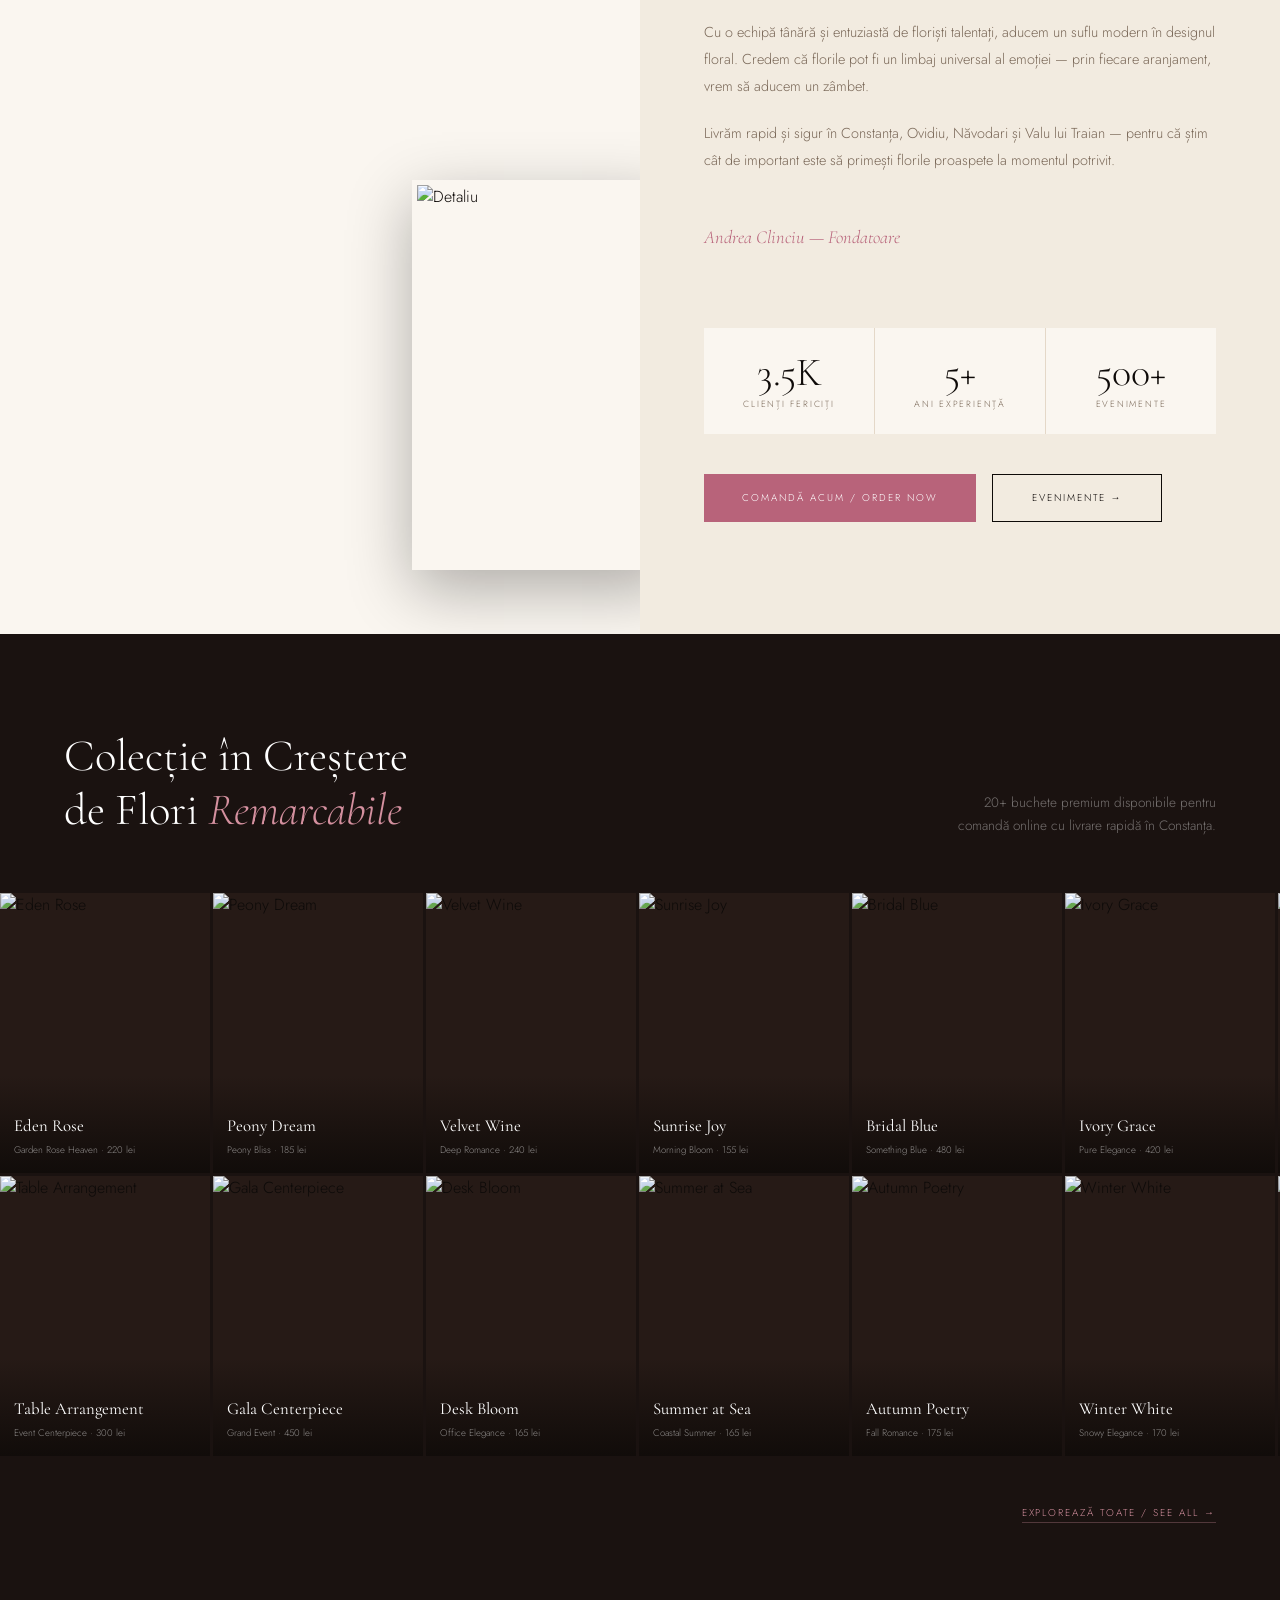
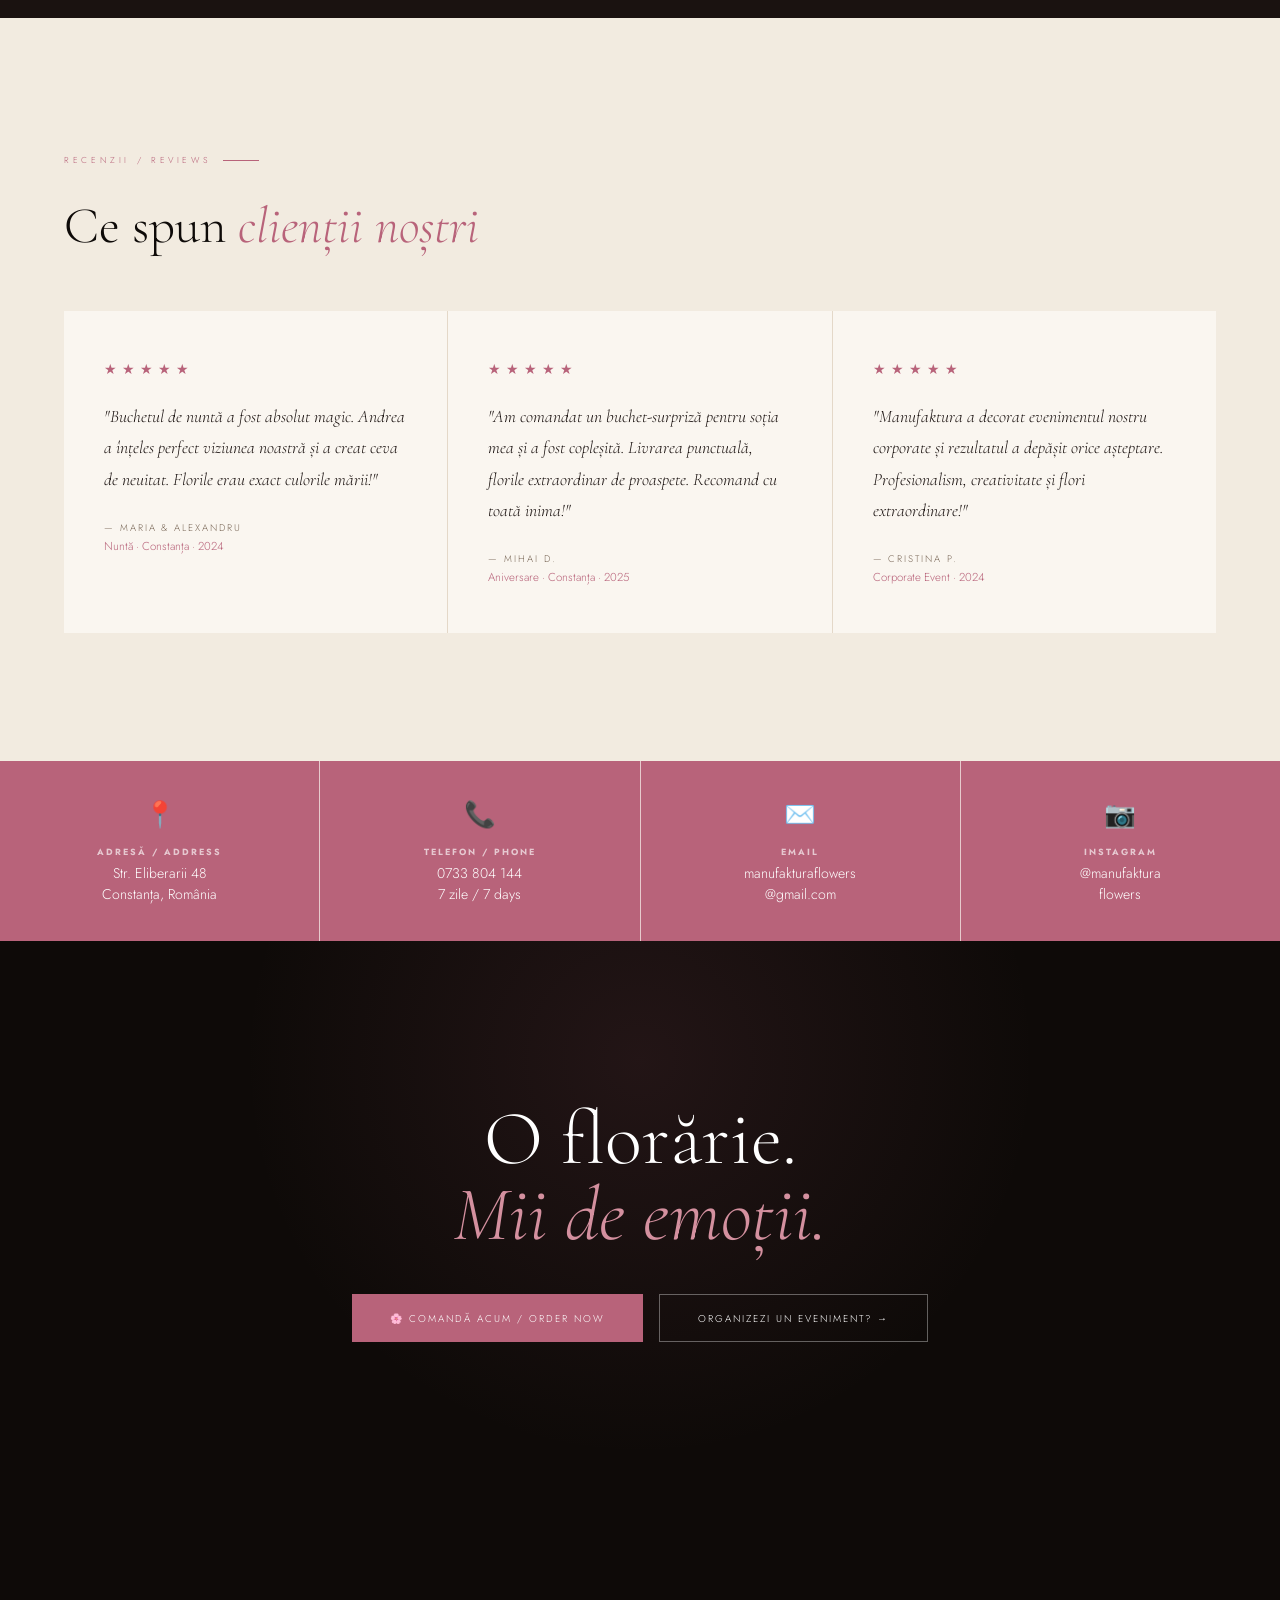
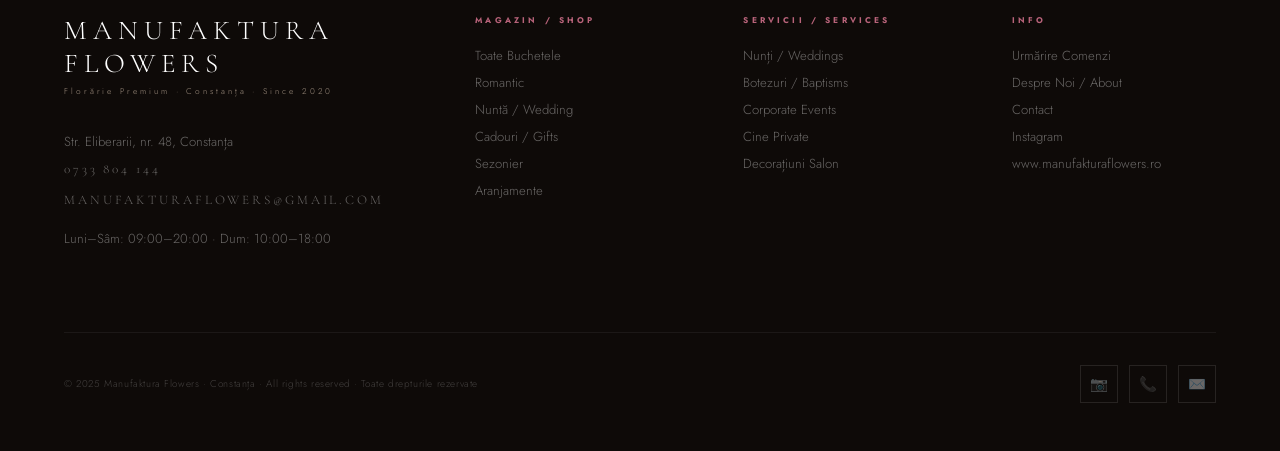
==== commit b2e037c6: "Add files via upload" ====
--- a/index.html
+++ b/index.html
@@ -1,294 +1,1069 @@
 <!DOCTYPE html>
 <html lang="ro">
 <head>
-<meta charset="UTF-8"><meta name="viewport" content="width=device-width,initial-scale=1">
-<title>Manufaktura Flowers — Florărie Online Constanța</title>
-<meta name="description" content="Florărie online cu livrare la domiciliu în Constanța. Buchete și aranjamente florale premium. Str. Eliberarii 48. Tel: 0733804144">
-<link rel="stylesheet" href="shared.css">
+<meta charset="UTF-8">
+<meta name="viewport" content="width=device-width,initial-scale=1">
+<title>Manufaktura Flowers — Florărie Premium Constanța</title>
+<meta name="description" content="Premium floral studio with delivery in Constanța. Weddings, events & daily bouquets. Str. Eliberarii 48. +40733804144">
+<link rel="preconnect" href="https://fonts.googleapis.com">
+<link href="https://fonts.googleapis.com/css2?family=Cormorant+Garamond:ital,wght@0,300;0,400;0,500;1,300;1,400;1,500&family=Jost:wght@200;300;400;500&display=swap" rel="stylesheet">
 <style>
-/* HERO */
-.hero{position:relative;height:100vh;min-height:700px;display:flex;align-items:center;overflow:hidden;}
-.hero-bg{position:absolute;inset:0;background:url('https://images.unsplash.com/photo-1490750967868-88df5691cc9e?w=1920&q=90') center/cover;}
-.hero-overlay{position:absolute;inset:0;background:linear-gradient(110deg,rgba(26,18,16,.82) 40%,rgba(26,18,16,.2) 100%);}
-.hero-content{position:relative;z-index:2;padding:0 5vw;max-width:680px;}
-.hero-eyebrow{display:flex;align-items:center;gap:12px;font-size:.6rem;letter-spacing:.36em;text-transform:uppercase;color:var(--rose2);margin-bottom:1.5rem;opacity:0;animation:fadeUp .9s .3s forwards;}
-.hero-eyebrow span{display:block;width:28px;height:1px;background:var(--rose2);}
-.hero-h1{font-family:'Cormorant Garamond',serif;font-weight:300;font-size:clamp(3rem,5.5vw,5.5rem);line-height:1.07;color:#fff;margin-bottom:1.4rem;opacity:0;animation:fadeUp .9s .5s forwards;}
-.hero-h1 em{font-style:italic;color:var(--rose2);}
-.hero-sub{font-size:.95rem;line-height:1.75;color:rgba(255,255,255,.72);max-width:480px;margin-bottom:2.2rem;opacity:0;animation:fadeUp .9s .65s forwards;}
-.hero-btns{display:flex;gap:1rem;flex-wrap:wrap;opacity:0;animation:fadeUp .9s .8s forwards;}
-.hero-scroll{position:absolute;bottom:2rem;left:50%;transform:translateX(-50%);z-index:2;display:flex;flex-direction:column;align-items:center;gap:6px;opacity:0;animation:fadeUp .9s 1.1s forwards;}
-.hero-scroll span{font-size:.58rem;letter-spacing:.25em;text-transform:uppercase;color:rgba(255,255,255,.45);}
-.scroll-line{width:1px;height:44px;background:linear-gradient(to bottom,rgba(255,255,255,.4),transparent);animation:pulse 2s ease-in-out infinite;}
-@keyframes pulse{0%,100%{opacity:.4}50%{opacity:1}}
-@keyframes fadeUp{from{opacity:0;transform:translateY(24px)}to{opacity:1;transform:none}}
-
-/* STATS */
-.stats-bar{background:var(--rose);padding:1.4rem 5vw;display:grid;grid-template-columns:repeat(4,1fr);}
-.stat{text-align:center;border-right:1px solid rgba(255,255,255,.2);padding:.4rem;}
-.stat:last-child{border-right:none;}
-.stat-val{font-family:'Cormorant Garamond',serif;font-size:1.8rem;font-weight:400;color:#fff;line-height:1;}
-.stat-label{font-size:.58rem;letter-spacing:.18em;text-transform:uppercase;color:rgba(255,255,255,.75);margin-top:.2rem;}
-
-/* FEATURED */
-.featured-grid{display:grid;grid-template-columns:repeat(3,1fr);gap:2px;}
-.feat-card{position:relative;overflow:hidden;cursor:pointer;display:block;text-decoration:none;}
-.feat-card img{width:100%;aspect-ratio:3/4;object-fit:cover;transition:transform .7s cubic-bezier(.25,.46,.45,.94);}
-.feat-card:hover img{transform:scale(1.08);}
-.feat-overlay{position:absolute;inset:0;background:linear-gradient(to top,rgba(26,18,16,.88) 0%,transparent 55%);}
-.feat-body{position:absolute;bottom:0;left:0;right:0;padding:1.8rem 1.5rem;transform:translateY(6px);transition:transform .3s;}
-.feat-card:hover .feat-body{transform:none;}
-.feat-cat{font-size:.58rem;letter-spacing:.2em;text-transform:uppercase;color:var(--rose2);margin-bottom:.3rem;}
-.feat-body h3{font-family:'Cormorant Garamond',serif;font-size:1.3rem;font-weight:400;color:#fff;margin-bottom:.25rem;}
-.feat-price{font-size:.85rem;color:rgba(255,255,255,.7);}
-.feat-badge{position:absolute;top:1rem;left:1rem;background:var(--rose);color:#fff;font-size:.58rem;letter-spacing:.15em;text-transform:uppercase;padding:.25rem .7rem;}
-
-/* ABOUT */
-.about-grid{display:grid;grid-template-columns:1fr 1fr;gap:5rem;align-items:center;}
-.about-imgs{position:relative;height:560px;}
-.about-img1{position:absolute;width:72%;top:0;left:0;aspect-ratio:3/4;object-fit:cover;}
-.about-img2{position:absolute;width:52%;bottom:0;right:0;aspect-ratio:1;object-fit:cover;border:6px solid var(--cream);}
-.about-text .tag{color:var(--rose);}
-.about-text h2{font-family:'Cormorant Garamond',serif;font-size:clamp(2rem,3.5vw,3rem);font-weight:300;line-height:1.15;margin-bottom:1.5rem;}
-.about-text p{font-size:.9rem;line-height:1.82;color:var(--muted);margin-bottom:1.2rem;}
-.about-text .signature{font-family:'Cormorant Garamond',serif;font-style:italic;font-size:1.1rem;color:var(--rose);margin-top:2rem;}
-
-/* CATEGORIES */
-.cat-grid{display:grid;grid-template-columns:repeat(5,1fr);gap:1px;background:var(--cream2);}
-.cat-item{background:var(--cream);padding:2rem 1.5rem;text-align:center;cursor:pointer;text-decoration:none;display:block;transition:background .2s;}
-.cat-item:hover{background:var(--rose);color:#fff;}
-.cat-item:hover .cat-ico{filter:brightness(10);}
-.cat-ico{font-size:2rem;margin-bottom:.8rem;display:block;}
-.cat-item h4{font-family:'Cormorant Garamond',serif;font-size:1.1rem;font-weight:400;margin-bottom:.2rem;}
-.cat-item p{font-size:.7rem;letter-spacing:.08em;color:var(--muted);}
-.cat-item:hover p{color:rgba(255,255,255,.8);}
-
-/* TESTIMONIALS */
-.test-grid{display:grid;grid-template-columns:repeat(3,1fr);gap:1.5rem;}
-.test-card{background:#fff;padding:2rem;border:1px solid var(--cream2);}
-.test-stars{color:var(--rose);font-size:1rem;margin-bottom:1rem;letter-spacing:3px;}
-.test-text{font-family:'Cormorant Garamond',serif;font-style:italic;font-size:1.05rem;line-height:1.7;color:var(--dark2);margin-bottom:1.2rem;}
-.test-author{font-size:.72rem;letter-spacing:.14em;text-transform:uppercase;color:var(--muted);}
-
-/* CONTACT */
-.contact-grid{display:grid;grid-template-columns:1fr 1fr;gap:4rem;align-items:start;}
-.contact-info h2{font-family:'Cormorant Garamond',serif;font-size:clamp(1.8rem,3vw,2.8rem);font-weight:300;line-height:1.2;margin-bottom:1.5rem;}
-.contact-detail{display:flex;align-items:flex-start;gap:1rem;margin-bottom:1.4rem;}
-.contact-icon{font-size:1.3rem;flex-shrink:0;margin-top:.1rem;}
-.contact-detail h4{font-size:.65rem;letter-spacing:.18em;text-transform:uppercase;color:var(--rose);margin-bottom:.25rem;}
-.contact-detail p,.contact-detail a{font-size:.9rem;line-height:1.6;color:var(--muted);text-decoration:none;}
-.contact-detail a:hover{color:var(--rose);}
-.contact-form{background:#fff;padding:2.5rem;border:1px solid var(--cream2);}
-.contact-form h3{font-family:'Cormorant Garamond',serif;font-size:1.5rem;font-weight:400;margin-bottom:1.5rem;}
-
-/* DELIVERY BANNER */
-.delivery-banner{background:var(--dark2);padding:3rem 5vw;display:grid;grid-template-columns:repeat(4,1fr);gap:2rem;text-align:center;}
-.del-item{color:#fff;}
-.del-ico{font-size:2rem;margin-bottom:.8rem;}
-.del-item h4{font-size:.7rem;letter-spacing:.16em;text-transform:uppercase;margin-bottom:.3rem;}
-.del-item p{font-size:.8rem;color:rgba(255,255,255,.55);line-height:1.5;}
-
-@media(max-width:900px){
-  .featured-grid,.about-grid,.contact-grid{grid-template-columns:1fr;}
-  .about-imgs{height:300px;}
-  .cat-grid{grid-template-columns:repeat(3,1fr);}
-  .test-grid{grid-template-columns:1fr;}
-  .delivery-banner{grid-template-columns:repeat(2,1fr);}
-  .stats-bar{grid-template-columns:repeat(2,1fr);}
+/* ══════════════════════════════════════════
+   RESET & ROOT
+══════════════════════════════════════════ */
+*{margin:0;padding:0;box-sizing:border-box;}
+:root{
+  --c:#faf6f0;--c2:#f2ebe0;--c3:#e4d8c8;
+  --r:#b8637a;--r2:#d4909f;--r3:#f0d0db;
+  --d:#0e0a08;--d2:#1a1210;--d3:#261a16;
+  --g:#c4a060;--g2:#dcc090;
+  --m:#7a6858;--m2:#a09080;
+  --gr:#3d5c38;--w:#fff;
+}
+html{scroll-behavior:smooth;}
+body{font-family:'Jost',sans-serif;font-weight:300;background:var(--c);color:var(--d);overflow-x:hidden;}
+img{display:block;max-width:100%;}
+a{text-decoration:none;}
+button{font-family:'Jost',sans-serif;}
+
+/* ══════════════════════════════════════════
+   VIDEO INTRO OVERLAY
+══════════════════════════════════════════ */
+#introOverlay{
+  position:fixed;inset:0;z-index:9999;background:#0e0a08;
+  display:flex;flex-direction:column;align-items:center;justify-content:center;
+  transition:opacity 1.2s ease, transform 1.2s ease;
+}
+#introOverlay.hide{opacity:0;pointer-events:none;transform:scale(1.04);}
+#introVideo{
+  position:absolute;inset:0;width:100%;height:100%;object-fit:cover;
+  opacity:.65;
+}
+.intro-content{
+  position:relative;z-index:2;text-align:center;
+  animation:introFade 1.2s ease both;
+}
+@keyframes introFade{from{opacity:0;transform:translateY(20px)}to{opacity:1;transform:none}}
+.intro-logo{
+  font-family:'Cormorant Garamond',serif;font-size:clamp(2.5rem,6vw,5rem);
+  font-weight:300;letter-spacing:.25em;color:#fff;text-transform:uppercase;
+  line-height:1;margin-bottom:.5rem;
+}
+.intro-sub{
+  font-size:.6rem;letter-spacing:.5em;text-transform:uppercase;
+  color:var(--r2);margin-bottom:3rem;
+}
+.intro-line{
+  width:60px;height:1px;background:var(--r);margin:0 auto 2rem;
+  animation:lineGrow 1.5s .8s ease both;transform-origin:left;
+}
+@keyframes lineGrow{from{transform:scaleX(0)}to{transform:scaleX(1)}}
+.intro-enter{
+  font-size:.62rem;letter-spacing:.3em;text-transform:uppercase;
+  color:rgba(255,255,255,.5);display:flex;align-items:center;gap:1rem;
+  animation:pulse 2s ease-in-out infinite;
+}
+@keyframes pulse{0%,100%{opacity:.4}50%{opacity:.9}}
+.intro-progress{
+  position:absolute;bottom:0;left:0;height:2px;background:var(--r);
+  animation:progress 4s linear forwards;
+}
+@keyframes progress{from{width:0}to{width:100%}}
+
+/* ══════════════════════════════════════════
+   PETAL PARTICLES
+══════════════════════════════════════════ */
+.petals-canvas{position:fixed;inset:0;pointer-events:none;z-index:1;opacity:0;transition:opacity 2s 1s;}
+.petals-canvas.show{opacity:1;}
+
+/* ══════════════════════════════════════════
+   NAV
+══════════════════════════════════════════ */
+.nav{
+  position:fixed;top:0;left:0;right:0;z-index:500;height:74px;
+  display:flex;align-items:center;justify-content:space-between;
+  padding:0 4vw;transition:background .5s,box-shadow .5s;
+}
+.nav.solid{background:rgba(14,10,8,.96);backdrop-filter:blur(20px);box-shadow:0 1px 0 rgba(255,255,255,.06);}
+.nav-brand{display:flex;flex-direction:column;gap:2px;}
+.nav-brand-m{font-family:'Cormorant Garamond',serif;font-size:1.35rem;font-weight:400;letter-spacing:.22em;color:#fff;text-transform:uppercase;line-height:1;}
+.nav-brand-s{font-size:.5rem;letter-spacing:.45em;color:var(--r2);font-weight:300;text-transform:uppercase;}
+.nav-links{display:flex;align-items:center;gap:2.5rem;}
+.nav-links a{font-size:.62rem;letter-spacing:.18em;text-transform:uppercase;color:rgba(255,255,255,.62);transition:color .3s;position:relative;}
+.nav-links a::after{content:'';position:absolute;bottom:-4px;left:0;right:0;height:1px;background:var(--r);transform:scaleX(0);transition:transform .3s;}
+.nav-links a:hover{color:#fff;}
+.nav-links a:hover::after,
+.nav-links a.active::after{transform:scaleX(1);}
+.nav-links a.active{color:#fff;}
+.nav-r{display:flex;align-items:center;gap:1rem;}
+.cart-ico{background:none;border:none;color:#fff;font-size:1.1rem;position:relative;padding:.3rem;transition:transform .25s;}
+.cart-ico:hover{transform:scale(1.15);}
+.cart-badge{position:absolute;top:-3px;right:-3px;background:var(--r);color:#fff;width:17px;height:17px;border-radius:50%;font-size:.58rem;display:flex;align-items:center;justify-content:center;font-weight:500;}
+.nav-cta{font-size:.6rem;letter-spacing:.16em;text-transform:uppercase;border:1px solid rgba(255,255,255,.35);color:#fff;padding:.6rem 1.6rem;transition:all .3s;}
+.nav-cta:hover{background:var(--r);border-color:var(--r);}
+
+/* ══════════════════════════════════════════
+   HERO
+══════════════════════════════════════════ */
+.hero{
+  position:relative;height:100vh;min-height:700px;
+  display:flex;align-items:center;overflow:hidden;
+}
+.hero-bg{
+  position:absolute;inset:0;
+  background:url('https://images.pexels.com/photos/931177/pexels-photo-931177.jpeg?auto=compress&cs=tinysrgb&w=1920&q=90') center/cover;
+  transform:scale(1.06);
+  animation:heroZoom 12s ease forwards;
+}
+@keyframes heroZoom{from{transform:scale(1.06)}to{transform:scale(1)}}
+.hero-ov{
+  position:absolute;inset:0;
+  background:linear-gradient(120deg,rgba(14,10,8,.82) 0%,rgba(14,10,8,.18) 65%,rgba(14,10,8,.7) 100%);
+}
+/* Floral overlay texture */
+.hero-floral{
+  position:absolute;inset:0;
+  background:url("data:image/svg+xml,%3Csvg xmlns='http://www.w3.org/2000/svg' width='200' height='200'%3E%3Ccircle cx='100' cy='100' r='80' fill='none' stroke='rgba(184,99,122,0.04)' stroke-width='1'/%3E%3Ccircle cx='100' cy='100' r='55' fill='none' stroke='rgba(184,99,122,0.04)' stroke-width='1'/%3E%3C/svg%3E") repeat;
+  opacity:.4;
+}
+.hero-content{
+  position:relative;z-index:2;padding:0 5vw;max-width:800px;
+}
+.hero-tag{
+  display:inline-flex;align-items:center;gap:12px;
+  font-size:.55rem;letter-spacing:.45em;text-transform:uppercase;
+  color:var(--r2);margin-bottom:2rem;
+  opacity:0;animation:slideUp .9s .4s forwards;
+}
+.hero-tag::before,.hero-tag::after{content:'';display:block;width:30px;height:1px;background:var(--r);}
+.hero-h1{
+  font-family:'Cormorant Garamond',serif;font-weight:300;
+  font-size:clamp(4rem,7.5vw,8.5rem);line-height:.96;
+  color:#fff;letter-spacing:-.02em;
+  opacity:0;animation:slideUp .9s .6s forwards;
+}
+.hero-h1 .line1{display:block;}
+.hero-h1 .line2{display:block;font-style:italic;color:var(--r2);padding-left:3vw;}
+.hero-h1 .line3{display:block;font-size:.62em;font-style:normal;color:rgba(255,255,255,.9);padding-left:6vw;}
+.hero-desc{
+  font-size:.95rem;line-height:1.8;color:rgba(255,255,255,.65);
+  max-width:480px;margin:2rem 0 2.8rem;font-weight:300;
+  opacity:0;animation:slideUp .9s .8s forwards;
+}
+.hero-btns{
+  display:flex;gap:1rem;flex-wrap:wrap;
+  opacity:0;animation:slideUp .9s 1s forwards;
+}
+.btn-primary{
+  display:inline-flex;align-items:center;gap:10px;
+  background:var(--r);color:#fff;
+  font-size:.62rem;letter-spacing:.2em;text-transform:uppercase;
+  padding:1rem 2.4rem;border:none;
+  overflow:hidden;position:relative;
+  transition:transform .3s;
+}
+.btn-primary::after{
+  content:'';position:absolute;inset:0;
+  background:var(--d);transform:translateX(-100%);
+  transition:transform .4s cubic-bezier(.25,.46,.45,.94);
+}
+.btn-primary:hover{transform:translateY(-2px);}
+.btn-primary:hover::after{transform:translateX(0);}
+.btn-primary span{position:relative;z-index:1;color:#fff;}
+.btn-line{
+  display:inline-flex;align-items:center;gap:10px;
+  background:transparent;color:#fff;
+  font-size:.62rem;letter-spacing:.2em;text-transform:uppercase;
+  padding:.98rem 2.4rem;border:1px solid rgba(255,255,255,.35);
+  transition:all .3s;
+}
+.btn-line:hover{background:rgba(255,255,255,.1);border-color:rgba(255,255,255,.7);}
+.hero-scroll-ind{
+  position:absolute;right:4vw;top:50%;transform:translateY(-50%);
+  z-index:2;display:flex;flex-direction:column;align-items:center;gap:8px;
+  opacity:0;animation:slideUp .9s 1.3s forwards;
+}
+.scroll-txt{font-size:.5rem;letter-spacing:.3em;text-transform:uppercase;color:rgba(255,255,255,.35);writing-mode:vertical-rl;}
+.scroll-bar{width:1px;height:70px;background:linear-gradient(to bottom,rgba(255,255,255,.4),transparent);animation:scrollPulse 2.5s ease-in-out infinite;}
+@keyframes scrollPulse{0%,100%{opacity:.25}50%{opacity:.9}}
+@keyframes slideUp{from{opacity:0;transform:translateY(30px)}to{opacity:1;transform:none}}
+
+/* Hero info bar */
+.hero-infobar{
+  position:absolute;bottom:0;left:0;right:0;z-index:3;
+  background:rgba(14,10,8,.72);backdrop-filter:blur(16px);
+  border-top:1px solid rgba(255,255,255,.07);
+  display:grid;grid-template-columns:repeat(5,1fr);
+}
+.hib-item{
+  padding:1.4rem 2vw;border-right:1px solid rgba(255,255,255,.07);
+  display:flex;align-items:center;gap:.9rem;
+}
+.hib-item:last-child{border-right:none;}
+.hib-ico{font-size:1.3rem;flex-shrink:0;}
+.hib-t h5{font-size:.55rem;letter-spacing:.2em;text-transform:uppercase;color:rgba(255,255,255,.4);margin-bottom:.15rem;}
+.hib-t p{font-size:.8rem;color:#fff;font-weight:300;}
+
+/* ══════════════════════════════════════════
+   MARQUEE
+══════════════════════════════════════════ */
+.mq{background:var(--r);overflow:hidden;height:46px;display:flex;align-items:center;}
+.mq-inner{display:flex;animation:mqs 28s linear infinite;white-space:nowrap;}
+@keyframes mqs{from{transform:translateX(0)}to{transform:translateX(-50%)}}
+.mi{display:inline-flex;align-items:center;gap:14px;padding:0 2.2rem;font-size:.56rem;letter-spacing:.36em;text-transform:uppercase;color:rgba(255,255,255,.88);}
+.md{width:3px;height:3px;background:rgba(255,255,255,.5);border-radius:50%;flex-shrink:0;}
+
+/* ══════════════════════════════════════════
+   SECTION UTILITY
+══════════════════════════════════════════ */
+.sec{padding:8rem 5vw;}
+.sec-d{background:var(--d2);color:#fff;}
+.sec-c{background:var(--c2);}
+.sec-d3{background:var(--d3);color:#fff;}
+.stag{
+  display:inline-flex;align-items:center;gap:12px;
+  font-size:.54rem;letter-spacing:.42em;text-transform:uppercase;color:var(--r);
+  margin-bottom:2rem;
+}
+.stag::after{content:'';display:block;width:36px;height:1px;background:var(--r);}
+.stag-w{color:rgba(255,255,255,.5);}
+.stag-w::after{background:rgba(255,255,255,.3);}
+.sttl{font-family:'Cormorant Garamond',serif;font-size:clamp(2.2rem,4vw,4rem);font-weight:300;line-height:1.1;}
+.sttl em{font-style:italic;color:var(--r);}
+.sttl-w{color:#fff;}
+.sttl-w em{color:var(--r2);}
+
+/* ══════════════════════════════════════════
+   REVEAL ANIMATIONS
+══════════════════════════════════════════ */
+.rv{opacity:0;transform:translateY(36px);transition:opacity .9s cubic-bezier(.25,.46,.45,.94),transform .9s cubic-bezier(.25,.46,.45,.94);}
+.rv.v{opacity:1;transform:none;}
+.rv-l{opacity:0;transform:translateX(-36px);transition:opacity .9s,transform .9s;}
+.rv-l.v{opacity:1;transform:none;}
+.rv-r{opacity:0;transform:translateX(36px);transition:opacity .9s,transform .9s;}
+.rv-r.v{opacity:1;transform:none;}
+.rv-s{opacity:0;transform:scale(.93);transition:opacity .9s,transform .9s;}
+.rv-s.v{opacity:1;transform:scale(1);}
+
+/* ══════════════════════════════════════════
+   FEATURED PRODUCTS - EDITORIAL LAYOUT
+══════════════════════════════════════════ */
+.editorial{display:grid;grid-template-columns:1.4fr 1fr 1fr;grid-template-rows:auto auto;gap:3px;}
+.ed-card{
+  position:relative;overflow:hidden;display:block;
+  background:var(--d);
+}
+.ed-card:first-child{grid-row:span 2;}
+.ed-card img{
+  width:100%;height:100%;object-fit:cover;
+  transition:transform 1.1s cubic-bezier(.25,.46,.45,.94),filter .5s;
+  filter:saturate(.85);
+}
+.ed-card:hover img{transform:scale(1.08);filter:saturate(1.1) brightness(1.05);}
+.ed-card:first-child img{min-height:700px;}
+.ed-card:not(:first-child) img{min-height:348px;}
+.ed-ov{
+  position:absolute;inset:0;
+  background:linear-gradient(to top,rgba(14,10,8,.92) 0%,rgba(14,10,8,.1) 55%,transparent 100%);
+}
+.ed-body{
+  position:absolute;bottom:0;left:0;right:0;
+  padding:2.2rem 2rem;
+  transform:translateY(8px);transition:transform .4s;
+}
+.ed-card:hover .ed-body{transform:none;}
+.ed-cat{font-size:.52rem;letter-spacing:.28em;text-transform:uppercase;color:var(--r2);margin-bottom:.5rem;}
+.ed-body h3{font-family:'Cormorant Garamond',serif;font-size:1.5rem;font-weight:400;color:#fff;line-height:1.15;margin-bottom:.4rem;}
+.ed-card:first-child .ed-body h3{font-size:2.2rem;}
+.ed-price{font-size:.85rem;color:rgba(255,255,255,.6);}
+.ed-old{text-decoration:line-through;opacity:.5;margin-left:.4rem;font-size:.8em;}
+.ed-badge{
+  position:absolute;top:1.4rem;left:1.4rem;
+  background:var(--r);color:#fff;
+  font-size:.52rem;letter-spacing:.2em;text-transform:uppercase;
+  padding:.3rem .9rem;
+}
+.ed-new{background:var(--d);border:1px solid var(--r);}
+
+/* ══════════════════════════════════════════
+   HOW IT WORKS - DARK
+══════════════════════════════════════════ */
+.how-grid{
+  display:grid;grid-template-columns:repeat(4,1fr);
+  border-top:1px solid rgba(255,255,255,.07);
+}
+.hw{
+  padding:3.5rem 2.5rem;
+  border-right:1px solid rgba(255,255,255,.07);
+  transition:background .3s;
+}
+.hw:last-child{border-right:none;}
+.hw:hover{background:rgba(255,255,255,.03);}
+.hw-n{font-size:.52rem;letter-spacing:.3em;text-transform:uppercase;color:var(--r);margin-bottom:2rem;}
+.hw-ico{font-size:2.5rem;margin-bottom:1.5rem;display:block;transition:transform .3s;}
+.hw:hover .hw-ico{transform:scale(1.15);}
+.hw h3{font-family:'Cormorant Garamond',serif;font-size:1.5rem;font-weight:300;color:#fff;line-height:1.2;margin-bottom:.9rem;}
+.hw p{font-size:.82rem;line-height:1.78;color:rgba(255,255,255,.45);font-weight:300;}
+
+/* ══════════════════════════════════════════
+   FULL SCREEN FLORAL PARALLAX SECTION
+══════════════════════════════════════════ */
+.parallax-sec{
+  position:relative;height:80vh;min-height:560px;
+  overflow:hidden;display:flex;align-items:center;
+}
+.parallax-bg{
+  position:absolute;inset:-10%;
+  background:url('https://images.pexels.com/photos/931177/pexels-photo-931177.jpeg?auto=compress&cs=tinysrgb&w=1920') center/cover;
+  will-change:transform;
+}
+.parallax-ov{
+  position:absolute;inset:0;
+  background:linear-gradient(105deg,rgba(14,10,8,.88) 38%,rgba(14,10,8,.25) 100%);
+}
+.parallax-text{position:relative;z-index:2;padding:0 5vw;max-width:640px;color:#fff;}
+.parallax-text blockquote{
+  font-family:'Cormorant Garamond',serif;font-style:italic;
+  font-size:clamp(1.2rem,2.5vw,1.8rem);line-height:1.75;
+  color:rgba(255,255,255,.8);margin-bottom:1.5rem;
+  border-left:2px solid var(--r);padding-left:2rem;
+}
+.parallax-text cite{
+  font-size:.62rem;letter-spacing:.22em;text-transform:uppercase;
+  color:var(--r2);margin-bottom:3rem;display:block;
+}
+.parallax-text h2{
+  font-family:'Cormorant Garamond',serif;
+  font-size:clamp(1.8rem,3.5vw,3rem);font-weight:300;line-height:1.12;
+  margin-bottom:1.2rem;
+}
+.parallax-text p{font-size:.9rem;line-height:1.8;color:rgba(255,255,255,.55);margin-bottom:2rem;}
+
+/* ══════════════════════════════════════════
+   EVENTS SECTION
+══════════════════════════════════════════ */
+.ev-grid{display:grid;grid-template-columns:repeat(3,1fr);gap:3px;}
+.ev-c{
+  position:relative;overflow:hidden;
+  aspect-ratio:3/4;display:block;
+}
+.ev-c img{
+  width:100%;height:100%;object-fit:cover;
+  transition:transform .9s cubic-bezier(.25,.46,.45,.94),filter .4s;
+  filter:saturate(.8);
+}
+.ev-c:hover img{transform:scale(1.1);filter:saturate(1.15);}
+.ev-c-ov{
+  position:absolute;inset:0;
+  background:linear-gradient(to top,rgba(14,10,8,.9) 0%,rgba(14,10,8,.15) 55%,transparent 100%);
+}
+.ev-c-body{
+  position:absolute;bottom:0;left:0;right:0;
+  padding:2.2rem 2rem;
+  transform:translateY(6px);transition:transform .4s;
+}
+.ev-c:hover .ev-c-body{transform:none;}
+.ev-c-type{font-size:.52rem;letter-spacing:.28em;text-transform:uppercase;color:var(--r2);margin-bottom:.5rem;}
+.ev-c-body h3{font-family:'Cormorant Garamond',serif;font-size:1.6rem;font-weight:300;color:#fff;line-height:1.1;}
+.ev-c-body p{font-size:.78rem;color:rgba(255,255,255,.55);margin-top:.3rem;}
+
+/* ══════════════════════════════════════════
+   ABOUT SECTION - SPLIT
+══════════════════════════════════════════ */
+.about-split{display:grid;grid-template-columns:1fr 1fr;gap:0;}
+.about-visual{
+  position:relative;min-height:680px;overflow:hidden;
+}
+.about-visual-main{
+  position:absolute;inset:0;width:100%;height:100%;
+  object-fit:cover;transition:transform 8s ease;transform:scale(1.05);
+}
+.about-visual:hover .about-visual-main{transform:scale(1);}
+.about-visual-inset{
+  position:absolute;bottom:4rem;right:-2rem;
+  width:260px;aspect-ratio:2/3;object-fit:cover;
+  border:5px solid var(--c);z-index:2;
+  transition:transform .5s;box-shadow:0 20px 60px rgba(0,0,0,.3);
+}
+.about-visual:hover .about-visual-inset{transform:translateX(-2rem);}
+.about-text{
+  padding:7rem 5vw;background:var(--c2);
+  display:flex;flex-direction:column;justify-content:center;
+}
+.about-h{
+  font-family:'Cormorant Garamond',serif;
+  font-size:clamp(2.2rem,3.5vw,3.2rem);font-weight:300;
+  line-height:1.12;margin-bottom:2rem;
+}
+.about-h em{font-style:italic;color:var(--r);}
+.about-p{font-size:.9rem;line-height:1.9;color:var(--m);margin-bottom:1.2rem;font-weight:300;}
+.about-sig{
+  font-family:'Cormorant Garamond',serif;font-style:italic;
+  font-size:1.15rem;color:var(--r);margin:2rem 0;
+}
+.about-nums{
+  display:grid;grid-template-columns:repeat(3,1fr);
+  gap:1px;background:var(--c3);margin-top:3rem;
+}
+.an{background:var(--c);padding:1.5rem 1.2rem;text-align:center;}
+.an-v{font-family:'Cormorant Garamond',serif;font-size:2.5rem;font-weight:300;color:var(--d);line-height:1;}
+.an-l{font-size:.56rem;letter-spacing:.2em;text-transform:uppercase;color:var(--m);margin-top:.3rem;}
+
+/* ══════════════════════════════════════════
+   TICKER
+══════════════════════════════════════════ */
+.tick-sec{background:var(--d2);overflow:hidden;padding:6rem 0;}
+.tick-head{
+  padding:0 5vw 3.5rem;
+  display:flex;justify-content:space-between;align-items:flex-end;
+}
+.tick-head h2{font-family:'Cormorant Garamond',serif;font-size:clamp(2rem,3.5vw,3rem);font-weight:300;color:#fff;line-height:1.2;}
+.tick-head h2 em{font-style:italic;color:var(--r2);}
+.tick-head p{font-size:.85rem;color:rgba(255,255,255,.4);max-width:280px;text-align:right;line-height:1.7;font-weight:300;}
+.tick-row{overflow:hidden;margin-bottom:3px;}
+.t-inner{display:flex;gap:3px;width:max-content;}
+.ta1{animation:ta1 42s linear infinite;}
+.ta2{animation:ta2 52s linear infinite;}
+@keyframes ta1{from{transform:translateX(0)}to{transform:translateX(-50%)}}
+@keyframes ta2{from{transform:translateX(-50%)}to{transform:translateX(0)}}
+.tc{
+  width:210px;flex-shrink:0;position:relative;overflow:hidden;
+  background:var(--d3);
+}
+.tc img{
+  width:100%;aspect-ratio:3/4;object-fit:cover;
+  transition:transform .6s;display:block;
+  filter:saturate(.75);
+}
+.tc:hover img{transform:scale(1.08);filter:saturate(1.1);}
+.tc-c{
+  position:absolute;bottom:0;left:0;right:0;
+  background:linear-gradient(to top,rgba(14,10,8,.88),transparent);
+  padding:2.5rem .9rem .9rem;
+}
+.tc-c strong{display:block;font-family:'Cormorant Garamond',serif;font-size:1.05rem;font-weight:400;color:#fff;}
+.tc-c span{font-size:.6rem;color:rgba(255,255,255,.5);}
+
+/* ══════════════════════════════════════════
+   TESTIMONIALS
+══════════════════════════════════════════ */
+.test-wrap{
+  display:grid;grid-template-columns:repeat(3,1fr);
+  gap:1px;background:var(--c3);
+}
+.test-c{background:var(--c);padding:3rem 2.5rem;transition:background .3s;}
+.test-c:hover{background:var(--w);}
+.test-stars{color:var(--r);font-size:.85rem;letter-spacing:5px;margin-bottom:1.4rem;}
+.test-q{
+  font-family:'Cormorant Garamond',serif;font-style:italic;
+  font-size:1.1rem;line-height:1.78;color:var(--d2);margin-bottom:1.6rem;
+}
+.test-au{font-size:.6rem;letter-spacing:.2em;text-transform:uppercase;color:var(--m);}
+.test-oc{font-size:.72rem;color:var(--r);margin-top:.2rem;}
+
+/* ══════════════════════════════════════════
+   CONTACT STRIP
+══════════════════════════════════════════ */
+.cs{
+  background:var(--r);
+  display:grid;grid-template-columns:repeat(4,1fr);
+  gap:1px;background-color:rgba(184,99,122,.3);
+}
+.cs-i{
+  background:var(--r);padding:2.2rem 2vw;
+  text-align:center;transition:background .3s;display:block;text-decoration:none;
+}
+.cs-i:hover{background:#a85570;}
+.cs-ico{font-size:1.6rem;margin-bottom:.7rem;}
+.cs-i h4{font-size:.56rem;letter-spacing:.22em;text-transform:uppercase;color:rgba(255,255,255,.65);margin-bottom:.35rem;}
+.cs-i p,.cs-i span{font-size:.88rem;color:#fff;display:block;line-height:1.5;}
+
+/* ══════════════════════════════════════════
+   CTA FINAL
+══════════════════════════════════════════ */
+.cta-final{
+  background:var(--d);text-align:center;
+  padding:10rem 5vw;
+  position:relative;overflow:hidden;
+}
+.cta-final::before{
+  content:'';position:absolute;top:-50%;left:50%;transform:translateX(-50%);
+  width:800px;height:800px;border-radius:50%;
+  background:radial-gradient(circle,rgba(184,99,122,.12) 0%,transparent 70%);
+}
+.cta-final h2{
+  font-family:'Cormorant Garamond',serif;
+  font-size:clamp(3rem,6vw,7rem);font-weight:300;
+  color:#fff;line-height:1;margin-bottom:2.5rem;
+  position:relative;z-index:1;
+}
+.cta-final h2 em{font-style:italic;color:var(--r2);display:block;}
+.cta-btns{display:flex;gap:1rem;justify-content:center;flex-wrap:wrap;position:relative;z-index:1;}
+
+/* ══════════════════════════════════════════
+   CART SIDEBAR
+══════════════════════════════════════════ */
+.cart-sb{
+  position:fixed;top:0;right:0;bottom:0;width:420px;
+  background:#fff;z-index:700;
+  box-shadow:-16px 0 60px rgba(0,0,0,.2);
+  transform:translateX(105%);
+  transition:transform .5s cubic-bezier(.25,.46,.45,.94);
+  display:flex;flex-direction:column;
+}
+.cart-sb.open{transform:none;}
+.cart-ov{
+  position:fixed;inset:0;background:rgba(14,10,8,.65);
+  z-index:699;opacity:0;pointer-events:none;
+  transition:opacity .5s;backdrop-filter:blur(6px);
+}
+.cart-ov.open{opacity:1;pointer-events:all;}
+.c-hd{padding:2rem;border-bottom:1px solid var(--c2);display:flex;justify-content:space-between;align-items:center;}
+.c-hd h3{font-family:'Cormorant Garamond',serif;font-size:1.7rem;font-weight:400;}
+.c-cl{background:none;border:1px solid var(--c3);width:38px;height:38px;font-size:1rem;color:var(--m);display:flex;align-items:center;justify-content:center;transition:all .2s;}
+.c-cl:hover{border-color:var(--r);color:var(--r);}
+.c-items{flex:1;overflow-y:auto;padding:1.5rem 2rem;}
+.c-item{display:flex;gap:1.2rem;padding:1.3rem 0;border-bottom:1px solid var(--c2);}
+.c-item img{width:80px;height:80px;object-fit:cover;flex-shrink:0;}
+.ci-info{flex:1;}
+.ci-name{font-family:'Cormorant Garamond',serif;font-size:1.1rem;font-weight:400;margin-bottom:.2rem;line-height:1.2;}
+.ci-price{font-size:.82rem;color:var(--r);}
+.ci-qty{display:flex;align-items:center;gap:.5rem;margin-top:.6rem;}
+.qb{width:28px;height:28px;border:1px solid var(--c3);background:#fff;font-size:.95rem;display:flex;align-items:center;justify-content:center;transition:all .2s;}
+.qb:hover{border-color:var(--r);color:var(--r);}
+.qv{font-size:.88rem;min-width:22px;text-align:center;}
+.c-rm{background:none;border:none;font-size:.68rem;color:var(--m2);margin-left:auto;letter-spacing:.08em;transition:color .2s;}
+.c-rm:hover{color:var(--r);}
+.c-ft{padding:2rem;border-top:1px solid var(--c2);}
+.c-total{display:flex;justify-content:space-between;align-items:center;margin-bottom:1.5rem;}
+.c-total span{font-size:.6rem;letter-spacing:.2em;text-transform:uppercase;color:var(--m);}
+.c-total strong{font-family:'Cormorant Garamond',serif;font-size:1.8rem;font-weight:300;}
+.c-empty{text-align:center;padding:4rem 0;color:var(--m);}
+.c-empty-ico{font-size:3.5rem;margin-bottom:1rem;opacity:.3;}
+.c-empty h4{font-family:'Cormorant Garamond',serif;font-size:1.5rem;font-weight:300;margin-bottom:.4rem;}
+
+/* ══════════════════════════════════════════
+   FOOTER
+══════════════════════════════════════════ */
+footer{background:var(--d);padding:7rem 5vw 3rem;}
+.ft{display:grid;grid-template-columns:1.7fr 1fr 1fr 1fr;gap:4rem;margin-bottom:5rem;}
+.fb a{font-family:'Cormorant Garamond',serif;font-size:1.7rem;font-weight:300;letter-spacing:.22em;color:#fff;text-transform:uppercase;display:block;margin-bottom:.3rem;}
+.fb-s{font-size:.52rem;letter-spacing:.35em;color:var(--m2);margin-bottom:2rem;}
+.fb-contact p,.fb-contact a{font-size:.82rem;color:rgba(255,255,255,.38);line-height:2;display:block;}
+.fb-contact a:hover{color:var(--r2);}
+.fc h5{font-size:.52rem;letter-spacing:.38em;text-transform:uppercase;color:var(--r);margin-bottom:1.2rem;}
+.fc a{display:block;color:rgba(255,255,255,.38);font-size:.82rem;margin-bottom:.5rem;transition:color .2s;}
+.fc a:hover{color:rgba(255,255,255,.8);}
+.fb-bot{border-top:1px solid rgba(255,255,255,.06);padding-top:2rem;display:flex;justify-content:space-between;align-items:center;flex-wrap:wrap;gap:1rem;}
+.fb-bot p{font-size:.62rem;color:rgba(255,255,255,.22);letter-spacing:.06em;}
+.f-soc{display:flex;gap:.7rem;}
+.f-soc a{width:38px;height:38px;border:1px solid rgba(255,255,255,.1);display:flex;align-items:center;justify-content:center;color:rgba(255,255,255,.38);font-size:.9rem;transition:all .25s;}
+.f-soc a:hover{border-color:var(--r);color:var(--r);}
+
+/* ══════════════════════════════════════════
+   TOAST
+══════════════════════════════════════════ */
+.toast{position:fixed;bottom:2.5rem;right:2.5rem;z-index:9000;padding:1rem 1.8rem;font-size:.82rem;color:#fff;background:var(--d2);border-left:3px solid var(--r);box-shadow:0 12px 48px rgba(0,0,0,.35);transform:translateY(20px);opacity:0;transition:all .35s;pointer-events:none;max-width:320px;}
+.toast.on{transform:none;opacity:1;}
+.toast.ok{border-left-color:#4a9e4a;}
+.toast.err{border-left-color:#c03030;}
+
+/* ══════════════════════════════════════════
+   RESPONSIVE
+══════════════════════════════════════════ */
+@media(max-width:1100px){
+  .editorial{grid-template-columns:1fr 1fr;}
+  .ed-card:first-child{grid-column:span 2;grid-row:auto;}
+  .ed-card:first-child img{min-height:480px;}
+  .how-grid{grid-template-columns:repeat(2,1fr);}
+  .hw{border-bottom:1px solid rgba(255,255,255,.07);}
+  .ev-grid{grid-template-columns:1fr 1fr;}
+  .about-split{grid-template-columns:1fr;}
+  .about-visual{min-height:400px;}
+  .test-wrap{grid-template-columns:1fr 1fr;}
+  .cs{grid-template-columns:repeat(2,1fr);}
+  .hero-infobar{display:none;}
+  .ft{grid-template-columns:1fr 1fr;}
+}
+@media(max-width:700px){
+  .editorial{grid-template-columns:1fr;}
+  .ed-card:first-child{grid-column:auto;}
+  .ev-grid{grid-template-columns:1fr;}
+  .test-wrap{grid-template-columns:1fr;}
+  .cs{grid-template-columns:1fr 1fr;}
+  .nav-links{display:none;}
+  .cart-sb{width:100%;}
+  .cta-final h2{font-size:clamp(2.5rem,8vw,4rem);}
+  .hero-h1{font-size:clamp(3rem,10vw,5rem);}
+  .tick-head{flex-direction:column;gap:1rem;}
+  .tick-head p{text-align:left;max-width:100%;}
 }
 </style>
 </head>
 <body>
-<div id="nav"></div>
-
-<!-- HERO -->
+
+<!-- ══ VIDEO INTRO OVERLAY ══ -->
+<div id="introOverlay">
+  <video id="introVideo" autoplay muted playsinline>
+    <source src="https://videos.pexels.com/video-files/4338886/4338886-uhd_2560_1440_25fps.mp4" type="video/mp4">
+    <source src="https://videos.pexels.com/video-files/3753723/3753723-uhd_2560_1440_25fps.mp4" type="video/mp4">
+  </video>
+  <div class="intro-content">
+    <div class="intro-logo">Manufaktura</div>
+    <div class="intro-logo" style="font-style:italic;font-size:clamp(1rem,2.5vw,1.8rem);letter-spacing:.5em;margin-top:-.5rem;">Flowers</div>
+    <div class="intro-sub">Florărie Premium · Constanța</div>
+    <div class="intro-line"></div>
+    <div class="intro-enter">
+      <span style="display:block;width:20px;height:1px;background:currentColor;"></span>
+      Se deschide
+      <span style="display:block;width:20px;height:1px;background:currentColor;"></span>
+    </div>
+  </div>
+  <div class="intro-progress"></div>
+</div>
+
+<!-- ══ NAV ══ -->
+<nav class="nav" id="mainNav">
+  <a href="index.html" class="nav-brand">
+    <span class="nav-brand-m">Manufaktura Flowers</span>
+    <span class="nav-brand-s">Florărie Premium · Constanța</span>
+  </a>
+  <div class="nav-links">
+    <a href="shop.html">Magazin / Shop</a>
+    <a href="events.html">Evenimente / Events</a>
+    <a href="#despre">Despre / About</a>
+    <a href="#contact">Contact</a>
+    <a href="orders.html">Comenzi / Orders</a>
+  </div>
+  <div class="nav-r">
+    <button class="cart-ico" onclick="openCart()">🛒<span class="cart-badge" id="cartBadge"></span></button>
+    <a href="shop.html" class="nav-cta">Comandă Acum</a>
+  </div>
+</nav>
+
+<!-- ══ HERO ══ -->
 <section class="hero">
   <div class="hero-bg"></div>
-  <div class="hero-overlay"></div>
+  <div class="hero-ov"></div>
+  <div class="hero-floral"></div>
   <div class="hero-content">
-    <div class="hero-eyebrow"><span></span>Florărie Online · Constanța<span></span></div>
-    <h1 class="hero-h1">Flori care<br>spun <em>povestea ta</em>.</h1>
-    <p class="hero-sub">Bun venit la Manufaktura Flowers — florăria online cu livrare la domiciliu în Constanța, unde pasiunea pentru flori se împletește cu dorința de a crea emoție.</p>
+    <div class="hero-tag">Florărie Online · Premium · Constanța</div>
+    <h1 class="hero-h1">
+      <span class="line1">Flori care</span>
+      <span class="line2">povestesc</span>
+      <span class="line3">dragostea ta.</span>
+    </h1>
+    <p class="hero-desc">Manufaktura Flowers — buchete și aranjamente florale create cu pasiune de floriști talentați, livrate proaspete la ușa ta în Constanța și împrejurimi.</p>
     <div class="hero-btns">
-      <a href="shop.html" class="btn-rose">Comandă Acum 🌸</a>
-      <a href="#despre" class="btn-outline-white">Despre Noi</a>
-    </div>
-  </div>
-  <div class="hero-scroll"><span>Scroll</span><div class="scroll-line"></div></div>
+      <a href="shop.html" class="btn-primary"><span>🌸 Comandă Acum</span></a>
+      <a href="events.html" class="btn-line">Evenimente Speciale →</a>
+    </div>
+  </div>
+  <div class="hero-infobar">
+    <div class="hib-item"><div class="hib-ico">🚚</div><div class="hib-t"><h5>Livrare / Delivery</h5><p>2–4 ore în Constanța</p></div></div>
+    <div class="hib-item"><div class="hib-ico">🌸</div><div class="hib-t"><h5>Proaspete / Fresh</h5><p>Aranjate în ziua livrării</p></div></div>
+    <div class="hib-item"><div class="hib-ico">📅</div><div class="hib-t"><h5>Programat / Scheduled</h5><p>Alegi data și ora exactă</p></div></div>
+    <div class="hib-item"><div class="hib-ico">💳</div><div class="hib-t"><h5>Plată / Payment</h5><p>Card · Apple Pay · Cash</p></div></div>
+    <div class="hib-item"><div class="hib-ico">📞</div><div class="hib-t"><h5>Suport / Support</h5><p>0733 804 144</p></div></div>
+  </div>
+  <div class="hero-scroll-ind">
+    <span class="scroll-txt">Scroll</span>
+    <div class="scroll-bar"></div>
+  </div>
 </section>
 
-<!-- STATS -->
-<div class="stats-bar">
-  <div class="stat"><div class="stat-val">3.5K+</div><div class="stat-label">Clienți Fericiți</div></div>
-  <div class="stat"><div class="stat-val">716</div><div class="stat-label">Postări Instagram</div></div>
-  <div class="stat"><div class="stat-val">2–4h</div><div class="stat-label">Timp Livrare</div></div>
-  <div class="stat"><div class="stat-val">100%</div><div class="stat-label">Flori Proaspete</div></div>
+<!-- ══ MARQUEE ══ -->
+<div class="mq">
+  <div class="mq-inner">
+    <span class="mi"><span class="md"></span>Buchete Premium · Premium Bouquets</span>
+    <span class="mi"><span class="md"></span>Livrare Constanța · Free Delivery</span>
+    <span class="mi"><span class="md"></span>Nunți & Botezuri · Weddings & Events</span>
+    <span class="mi"><span class="md"></span>Flori Proaspete Zilnic · Daily Fresh Flowers</span>
+    <span class="mi"><span class="md"></span>Comenzi Online 24/7 · Order Anytime</span>
+    <span class="mi"><span class="md"></span>Str. Eliberarii 48, Constanța</span>
+    <span class="mi"><span class="md"></span>Buchete Premium · Premium Bouquets</span>
+    <span class="mi"><span class="md"></span>Livrare Constanța · Free Delivery</span>
+    <span class="mi"><span class="md"></span>Nunți & Botezuri · Weddings & Events</span>
+    <span class="mi"><span class="md"></span>Flori Proaspete Zilnic · Daily Fresh Flowers</span>
+    <span class="mi"><span class="md"></span>Comenzi Online 24/7 · Order Anytime</span>
+    <span class="mi"><span class="md"></span>Str. Eliberarii 48, Constanța</span>
+  </div>
 </div>
 
-<!-- MARQUEE -->
-<div class="marquee">
-  <div class="marquee-inner">
-    <span class="mi"><span class="md"></span>Livrare în Constanța</span>
-    <span class="mi"><span class="md"></span>Buchete Personalizate</span>
-    <span class="mi"><span class="md"></span>Nunți & Evenimente</span>
-    <span class="mi"><span class="md"></span>Comenzi Online 24/7</span>
-    <span class="mi"><span class="md"></span>Flori Proaspete Zilnic</span>
-    <span class="mi"><span class="md"></span>Str. Eliberarii 48, Constanța</span>
-    <span class="mi"><span class="md"></span>Livrare în Constanța</span>
-    <span class="mi"><span class="md"></span>Buchete Personalizate</span>
-    <span class="mi"><span class="md"></span>Nunți & Evenimente</span>
-    <span class="mi"><span class="md"></span>Comenzi Online 24/7</span>
-    <span class="mi"><span class="md"></span>Flori Proaspete Zilnic</span>
-    <span class="mi"><span class="md"></span>Str. Eliberarii 48, Constanța</span>
+<!-- ══ FEATURED EDITORIAL ══ -->
+<section class="sec" style="padding:5rem 5vw;">
+  <div style="display:flex;justify-content:space-between;align-items:flex-end;margin-bottom:3rem;flex-wrap:wrap;gap:1rem;">
+    <div>
+      <div class="stag">Colecția Noastră / Our Collection</div>
+      <h2 class="sttl">Buchete alese cu drag,<br><em>create cu pasiune.</em></h2>
+    </div>
+    <a href="shop.html" class="btn-line" style="color:var(--d);border-color:var(--d);">Toate Buchetele / All →</a>
+  </div>
+  <div class="editorial" id="editGrid"></div>
+</section>
+
+<!-- ══ HOW IT WORKS ══ -->
+<section class="sec sec-d">
+  <div class="stag stag-w">Cum Funcționează / How It Works</div>
+  <div class="how-grid">
+    <div class="hw rv" data-delay="0">
+      <div class="hw-n">01</div>
+      <span class="hw-ico">🌸</span>
+      <h3>Alege Buchetul / Choose Your Bouquet</h3>
+      <p>Explorează colecția noastră de 20+ buchete premium sau solicită unul personalizat. Fiecare aranjament este unic.</p>
+    </div>
+    <div class="hw rv" data-delay="120">
+      <div class="hw-n">02</div>
+      <span class="hw-ico">📅</span>
+      <h3>Programează Livrarea / Schedule Delivery</h3>
+      <p>Alege data și intervalul orar exact. Livrăm 7 zile pe săptămână în Constanța, Ovidiu, Năvodari.</p>
+    </div>
+    <div class="hw rv" data-delay="240">
+      <div class="hw-n">03</div>
+      <span class="hw-ico">💳</span>
+      <h3>Plătești Simplu / Pay Easily</h3>
+      <p>Card bancar, Apple Pay sau Google Pay. Confirmare imediată pe email și SMS pentru liniștea ta.</p>
+    </div>
+    <div class="hw rv" data-delay="360">
+      <div class="hw-n">04</div>
+      <span class="hw-ico">💐</span>
+      <h3>Primești Florile / Receive Fresh Flowers</h3>
+      <p>Aranjate chiar în ziua livrării. Proaspete, vibrante și ambalate cu grijă pentru a aduce bucurie maximă.</p>
+    </div>
+  </div>
+</section>
+
+<!-- ══ PARALLAX QUOTE ══ -->
+<div class="parallax-sec" id="parallaxSec">
+  <div class="parallax-bg" id="parallaxBg"></div>
+  <div class="parallax-ov"></div>
+  <div class="parallax-text rv-l">
+    <blockquote>"Florile pot fi un limbaj universal al emoției. Prin fiecare buchet, vrem să aducem un zâmbet și să demonstrăm că frumusețea efemeră a florilor poate crea amintiri cu adevărat speciale."</blockquote>
+    <cite>— Andrea Clinciu · Fondatoare Manufaktura Flowers</cite>
+    <h2 style="color:#fff;">Florăria care<br><em style="font-style:italic;color:var(--r2)">te înțelege.</em></h2>
+    <p>La Manufaktura Flowers, fiecare comandă este tratată ca un proiect unic, pentru că știm că florile nu sunt simple plante — sunt mesageri ai dragostei, recunoștinței și bucuriei.</p>
+    <a href="shop.html" class="btn-primary"><span>Descoperă Colecția / Explore →</span></a>
   </div>
 </div>
 
-<!-- FEATURED -->
-<section class="sec" style="padding-top:4rem;padding-bottom:4rem;">
-  <div style="display:flex;justify-content:space-between;align-items:flex-end;margin-bottom:2.5rem;flex-wrap:wrap;gap:1rem;">
-    <div><div class="tag">Colecția Noastră</div>
-      <h2 class="sec-title">Buchete alese cu drag</h2></div>
-    <a href="shop.html" class="btn-outline">Vezi Toate →</a>
-  </div>
-  <div class="featured-grid" id="featuredGrid"></div>
+<!-- ══ EVENTS ══ -->
+<section class="sec" id="evenimente">
+  <div style="display:flex;justify-content:space-between;align-items:flex-end;margin-bottom:3rem;flex-wrap:wrap;gap:1rem;">
+    <div>
+      <div class="stag">Evenimente / Events</div>
+      <h2 class="sttl">Nunți. Botezuri.<br><em>Momente de neuitat.</em></h2>
+    </div>
+    <a href="events.html" class="btn-line" style="color:var(--d);border-color:var(--d);">Toate Proiectele →</a>
+  </div>
+  <div class="ev-grid">
+    <a href="events.html" class="ev-c rv">
+      <img src="https://images.pexels.com/photos/931177/pexels-photo-931177.jpeg?auto=compress&cs=tinysrgb&w=700&q=90" alt="Nuntă" loading="lazy">
+      <div class="ev-c-ov"></div>
+      <div class="ev-c-body"><div class="ev-c-type">Nuntă / Wedding</div><h3>Ceremonie<br>pe Plajă</h3><p>Constanța · 2024</p></div>
+    </a>
+    <a href="events.html" class="ev-c rv" data-delay="120">
+      <img src="https://images.pexels.com/photos/1470168/pexels-photo-1470168.jpeg?auto=compress&cs=tinysrgb&w=700&q=90" alt="Botez" loading="lazy">
+      <div class="ev-c-ov"></div>
+      <div class="ev-c-body"><div class="ev-c-type">Eveniment / Event</div><h3>Masă de Gală<br>Privată</h3><p>Mamaia · 2024</p></div>
+    </a>
+    <a href="events.html" class="ev-c rv" data-delay="240">
+      <img src="https://images.pexels.com/photos/931177/pexels-photo-931177.jpeg?auto=compress&cs=tinysrgb&w=700&q=90" alt="Corporate" loading="lazy">
+      <div class="ev-c-ov"></div>
+      <div class="ev-c-body"><div class="ev-c-type">Corporate / Business</div><h3>Evenimente<br>de Business</h3><p>Constanța · 2025</p></div>
+    </a>
+  </div>
 </section>
 
-<!-- CATEGORIES -->
-<div class="cat-grid">
-  <a href="shop.html?cat=Romantic" class="cat-item"><span class="cat-ico">❤️</span><h4>Romantic</h4><p>Trandafiri & Iubire</p></a>
-  <a href="shop.html?cat=Nuntă" class="cat-item"><span class="cat-ico">💍</span><h4>Nuntă</h4><p>Buchete Mireasă</p></a>
-  <a href="shop.html?cat=Cadou" class="cat-item"><span class="cat-ico">🎁</span><h4>Cadouri</h4><p>Surprize Speciale</p></a>
-  <a href="shop.html?cat=Sezonier" class="cat-item"><span class="cat-ico">🌷</span><h4>Sezonier</h4><p>Proaspăt & Natural</p></a>
-  <a href="shop.html?cat=Aranjament" class="cat-item"><span class="cat-ico">🪴</span><h4>Aranjamente</h4><p>Birou & Eveniment</p></a>
+<!-- ══ ABOUT ══ -->
+<div class="about-split" id="despre">
+  <div class="about-visual rv-l">
+    <img class="about-visual-main" src="https://images.pexels.com/photos/931177/pexels-photo-931177.jpeg?auto=compress&cs=tinysrgb&w=900&q=90" alt="Manufaktura Flowers Studio" loading="lazy">
+    <img class="about-visual-inset" src="https://images.pexels.com/photos/931177/pexels-photo-931177.jpeg?auto=compress&cs=tinysrgb&w=500&q=85" alt="Detaliu" loading="lazy">
+  </div>
+  <div class="about-text rv-r">
+    <div class="stag">Povestea Noastră / Our Story</div>
+    <h2 class="about-h">Pasiunea pentru flori,<br>transformată în <em>emoție.</em></h2>
+    <p class="about-p">Bun venit la Manufaktura Flowers, florăria online cu livrare la domiciliu în Constanța, situată pe Strada Eliberarii, nr. 48. Pasiunea pentru flori se împletește cu dorința de a crea emoție și de a transforma orice moment într-o celebrare a frumuseții naturale.</p>
+    <p class="about-p">Cu o echipă tânără și entuziastă de floriști talentați, aducem un suflu modern în designul floral. Credem că florile pot fi un limbaj universal al emoției — prin fiecare aranjament, vrem să aducem un zâmbet.</p>
+    <p class="about-p">Livrăm rapid și sigur în Constanța, Ovidiu, Năvodari și Valu lui Traian — pentru că știm cât de important este să primești florile proaspete la momentul potrivit.</p>
+    <div class="about-sig">Andrea Clinciu — Fondatoare</div>
+    <div class="about-nums">
+      <div class="an"><div class="an-v">3.5K</div><div class="an-l">Clienți Fericiți</div></div>
+      <div class="an"><div class="an-v">5+</div><div class="an-l">Ani Experiență</div></div>
+      <div class="an"><div class="an-v">500+</div><div class="an-l">Evenimente</div></div>
+    </div>
+    <div style="margin-top:2.5rem;display:flex;gap:1rem;flex-wrap:wrap;">
+      <a href="shop.html" class="btn-primary"><span>Comandă Acum / Order Now</span></a>
+      <a href="events.html" style="color:var(--d);border-color:var(--d);" class="btn-line">Evenimente →</a>
+    </div>
+  </div>
 </div>
 
-<!-- ABOUT -->
-<section class="sec" id="despre">
-  <div class="about-grid">
-    <div class="about-imgs reveal">
-      <img class="about-img1" src="https://images.unsplash.com/photo-1490750967868-88df5691cc9e?w=700&q=85" alt="Manufaktura Flowers">
-      <img class="about-img2" src="https://images.unsplash.com/photo-1455659817273-f96807779a8a?w=500&q=85" alt="Detaliu buchet">
-    </div>
-    <div class="about-text reveal" data-delay="150">
-      <div class="tag">Povestea Noastră</div>
-      <h2>Pasiunea pentru flori,<br>transformată în emoție.</h2>
-      <p>Bun venit la Manufaktura Flowers, florăria online cu livrare la domiciliu în Constanța, care își are sediul pe Strada Eliberarii, nr. 48. Aici, pasiunea pentru flori se împletește cu dorința de a crea emoție și de a transforma orice moment într-o celebrare a frumuseții naturale.</p>
-      <p>Cu o echipă tânără și entuziastă, formată din floriști talentați și mereu în căutarea noutății, ne-am propus să aducem un suflu modern în designul floral, astfel încât fiecare buchet sau aranjament să capete o identitate proprie, plină de viață și de creativitate.</p>
-      <p>Prin fiecare aranjament floral, vrem să aducem un zâmbet și să demonstrăm că florile pot fi un limbaj universal al emoției.</p>
-      <div class="signature">Andrea Clinciu — Fondatoare Manufaktura Flowers</div>
-      <div style="margin-top:2rem;">
-        <a href="shop.html" class="btn-rose">Descoperă Colecția</a>
+<!-- ══ TICKER ══ -->
+<div class="tick-sec">
+  <div class="tick-head">
+    <h2>Colecție în Creștere<br>de Flori <em>Remarcabile</em></h2>
+    <p>20+ buchete premium disponibile pentru comandă online cu livrare rapidă în Constanța.</p>
+  </div>
+  <div class="tick-row"><div class="t-inner ta1" id="tick1"></div></div>
+  <div class="tick-row"><div class="t-inner ta2" id="tick2"></div></div>
+  <div style="padding:2.5rem 5vw 0;text-align:right;">
+    <a href="shop.html" style="color:var(--r2);font-size:.62rem;letter-spacing:.2em;text-transform:uppercase;border-bottom:1px solid rgba(212,144,159,.3);padding-bottom:2px;">Explorează Toate / See All →</a>
+  </div>
+</div>
+
+<!-- ══ TESTIMONIALS ══ -->
+<section class="sec sec-c">
+  <div class="stag">Recenzii / Reviews</div>
+  <h2 class="sttl" style="margin-bottom:3.5rem;">Ce spun <em>clienții noștri</em></h2>
+  <div class="test-wrap">
+    <div class="test-c rv">
+      <div class="test-stars">★★★★★</div>
+      <div class="test-q">"Buchetul de nuntă a fost absolut magic. Andrea a înțeles perfect viziunea noastră și a creat ceva de neuitat. Florile erau exact culorile mării!"</div>
+      <div class="test-au">— Maria & Alexandru</div>
+      <div class="test-oc">Nuntă · Constanța · 2024</div>
+    </div>
+    <div class="test-c rv" data-delay="120">
+      <div class="test-stars">★★★★★</div>
+      <div class="test-q">"Am comandat un buchet-surpriză pentru soția mea și a fost copleșită. Livrarea punctuală, florile extraordinar de proaspete. Recomand cu toată inima!"</div>
+      <div class="test-au">— Mihai D.</div>
+      <div class="test-oc">Aniversare · Constanța · 2025</div>
+    </div>
+    <div class="test-c rv" data-delay="240">
+      <div class="test-stars">★★★★★</div>
+      <div class="test-q">"Manufaktura a decorat evenimentul nostru corporate și rezultatul a depășit orice așteptare. Profesionalism, creativitate și flori extraordinare!"</div>
+      <div class="test-au">— Cristina P.</div>
+      <div class="test-oc">Corporate Event · 2024</div>
+    </div>
+  </div>
+</section>
+
+<!-- ══ CONTACT STRIP ══ -->
+<div class="cs" id="contact">
+  <a href="https://maps.google.com/?q=Str.+Eliberarii+48+Constanta" target="_blank" class="cs-i"><div class="cs-ico">📍</div><h4>Adresă / Address</h4><span>Str. Eliberarii 48</span><span>Constanța, România</span></a>
+  <a href="tel:+40733804144" class="cs-i"><div class="cs-ico">📞</div><h4>Telefon / Phone</h4><span>0733 804 144</span><span>7 zile / 7 days</span></a>
+  <a href="mailto:manufakturaflowers@gmail.com" class="cs-i"><div class="cs-ico">✉️</div><h4>Email</h4><span>manufakturaflowers</span><span>@gmail.com</span></a>
+  <a href="https://www.instagram.com/manufakturaflowers" target="_blank" class="cs-i"><div class="cs-ico">📷</div><h4>Instagram</h4><span>@manufaktura</span><span>flowers</span></a>
+</div>
+
+<!-- ══ CTA FINAL ══ -->
+<div class="cta-final">
+  <h2 class="rv">O florărie.<br><em>Mii de emoții.</em></h2>
+  <div class="cta-btns rv" data-delay="150">
+    <a href="shop.html" class="btn-primary"><span>🌸 Comandă Acum / Order Now</span></a>
+    <a href="events.html" class="btn-line">Organizezi un Eveniment? →</a>
+  </div>
+</div>
+
+<!-- ══ FOOTER ══ -->
+<footer>
+  <div class="ft">
+    <div class="fb">
+      <a href="index.html">Manufaktura Flowers</a>
+      <div class="fb-s">Florărie Premium · Constanța · Since 2020</div>
+      <div class="fb-contact">
+        <p>Str. Eliberarii, nr. 48, Constanța</p>
+        <a href="tel:+40733804144">0733 804 144</a>
+        <a href="mailto:manufakturaflowers@gmail.com">manufakturaflowers@gmail.com</a>
+        <p style="margin-top:.8rem;">Luni–Sâm: 09:00–20:00 · Dum: 10:00–18:00</p>
       </div>
     </div>
-  </div>
-</section>
-
-<!-- DELIVERY BANNER -->
-<div class="delivery-banner">
-  <div class="del-item reveal"><div class="del-ico">🚚</div><h4>Livrare Rapidă</h4><p>2–4 ore în Constanța și localitățile limitrofe</p></div>
-  <div class="del-item reveal" data-delay="100"><div class="del-ico">🌸</div><h4>Flori Proaspete</h4><p>Aranjate în ziua livrării pentru prospețime maximă</p></div>
-  <div class="del-item reveal" data-delay="200"><div class="del-ico">📅</div><h4>Livrare Programată</h4><p>Alege data și ora exactă a livrării</p></div>
-  <div class="del-item reveal" data-delay="300"><div class="del-ico">💳</div><h4>Plată Sigură</h4><p>Card, Apple Pay, Google Pay</p></div>
+    <div class="fc"><h5>Magazin / Shop</h5>
+      <a href="shop.html">Toate Buchetele</a>
+      <a href="shop.html?cat=Romantic">Romantic</a>
+      <a href="shop.html?cat=Nuntă">Nuntă / Wedding</a>
+      <a href="shop.html?cat=Cadou">Cadouri / Gifts</a>
+      <a href="shop.html?cat=Sezonier">Sezonier</a>
+      <a href="shop.html?cat=Aranjament">Aranjamente</a>
+    </div>
+    <div class="fc"><h5>Servicii / Services</h5>
+      <a href="events.html">Nunți / Weddings</a>
+      <a href="events.html">Botezuri / Baptisms</a>
+      <a href="events.html">Corporate Events</a>
+      <a href="events.html">Cine Private</a>
+      <a href="events.html">Decorațiuni Salon</a>
+    </div>
+    <div class="fc"><h5>Info</h5>
+      <a href="orders.html">Urmărire Comenzi</a>
+      <a href="#despre">Despre Noi / About</a>
+      <a href="#contact">Contact</a>
+      <a href="https://www.instagram.com/manufakturaflowers" target="_blank">Instagram</a>
+      <a href="https://manufakturaflowers.ro">www.manufakturaflowers.ro</a>
+    </div>
+  </div>
+  <div class="fb-bot">
+    <p>© 2025 Manufaktura Flowers · Constanța · All rights reserved · Toate drepturile rezervate</p>
+    <div class="f-soc">
+      <a href="https://www.instagram.com/manufakturaflowers" target="_blank">📷</a>
+      <a href="tel:+40733804144">📞</a>
+      <a href="mailto:manufakturaflowers@gmail.com">✉️</a>
+    </div>
+  </div>
+</footer>
+
+<!-- ══ CART SIDEBAR ══ -->
+<div class="cart-ov" id="cartOv" onclick="closeCart()"></div>
+<div class="cart-sb" id="cartSb">
+  <div class="c-hd"><h3>Coșul Meu / My Cart</h3><button class="c-cl" onclick="closeCart()">✕</button></div>
+  <div class="c-items" id="cartItems"></div>
+  <div class="c-ft">
+    <div class="c-total"><span>Total</span><strong class="ctv">0 lei</strong></div>
+    <a href="checkout.html" class="btn-primary" style="width:100%;justify-content:center;" onclick="closeCart()"><span>Finalizează / Checkout →</span></a>
+  </div>
 </div>
 
-<!-- TESTIMONIALS -->
-<section class="sec sec-cream">
-  <div class="tag">Clienții Noștri</div>
-  <h2 class="sec-title" style="margin-bottom:3rem;">Ce spun despre noi</h2>
-  <div class="test-grid">
-    <div class="test-card reveal">
-      <div class="test-stars">★★★★★</div>
-      <div class="test-text">"Am comandat un buchet pentru aniversarea soției mele și a fost absolut superb. Livrarea a fost la timp și florile erau extrem de proaspete. Mulțumesc, Andrea!"</div>
-      <div class="test-author">— Mihai D., Constanța</div>
-    </div>
-    <div class="test-card reveal" data-delay="100">
-      <div class="test-stars">★★★★★</div>
-      <div class="test-text">"Buchetul de mireasă a fost exact cum am visat. Echipa de la Manufaktura a înțeles perfect viziunea mea și a creat ceva de neuitat pentru ziua mea specială."</div>
-      <div class="test-author">— Andreea M., Nuntă 2025</div>
-    </div>
-    <div class="test-card reveal" data-delay="200">
-      <div class="test-stars">★★★★★</div>
-      <div class="test-text">"Comand regulat pentru birou și de fiecare dată florile sunt minunate. Serviciu impecabil, oameni drăguți și flori care îți luminează ziua!"</div>
-      <div class="test-author">— Laura P., Ovidiu</div>
-    </div>
-  </div>
-</section>
-
-<!-- CONTACT -->
-<section class="sec" id="contact">
-  <div class="contact-grid">
-    <div class="contact-info">
-      <div class="tag">Contact</div>
-      <h2>Suntem aici<br>pentru tine.</h2>
-      <div class="contact-detail">
-        <div class="contact-icon">📍</div>
-        <div><h4>Adresă</h4><p>Strada Eliberarii, nr. 48<br>Constanța, România</p></div>
+<div class="toast" id="toast"></div>
+
+<script>
+// ══ PRODUCTS ══
+const PRODUCTS = [
+  {id:'eden-rose',      name:'Eden Rose',               en:'Garden Rose Heaven',    cat:'Romantic',  price:220, old:null, img:'https://images.pexels.com/photos/931177/pexels-photo-931177.jpeg?auto=compress&cs=tinysrgb&w=700&q=90',       desc:'Trandafiri garden ecuadorieni în nuanțe de roșu și roz intens, cu frunze de eucalipt și accent de pene delicate. Emoție pură.',tags:['Trandafiri','Ecuadorian','Lux'],featured:true},
+  {id:'peony-dream',   name:'Peony Dream',              en:'Peony Bliss',           cat:'Romantic',  price:185, old:210, img:'https://images.pexels.com/photos/931177/pexels-photo-931177.jpeg?auto=compress&cs=tinysrgb&w=700&q=90',       desc:'Bujori roz pudrat și ivory cu ranunculus alb și verdeață delicată. Feminitate și grație.',tags:['Bujori','Pastel','Elegant'],featured:true},
+  {id:'velvet-wine',   name:'Velvet Wine',              en:'Deep Romance',          cat:'Romantic',  price:240, old:null, img:'https://images.pexels.com/photos/931177/pexels-photo-931177.jpeg?auto=compress&cs=tinysrgb&w=700&q=90',       desc:'Trandafiri burgundy, anemone negre și smilax — mister și opulență în fiecare petal.',tags:['Burgundy','Dark','Premium'],featured:false},
+  {id:'sunrise-joy',   name:'Sunrise Joy',              en:'Morning Bloom',         cat:'Romantic',  price:155, old:180, img:'https://images.pexels.com/photos/931177/pexels-photo-931177.jpeg?auto=compress&cs=tinysrgb&w=700&q=90',       desc:'Lalele portocalii, frezie galbenă și ranunculus roz — energia unui răsărit de soare.',tags:['Lalele','Viu','Bucurie'],featured:false},
+  {id:'bridal-blue',   name:'Bridal Blue',              en:'Something Blue',        cat:'Nuntă',     price:480, old:null, img:'https://images.pexels.com/photos/931177/pexels-photo-931177.jpeg?auto=compress&cs=tinysrgb&w=700&q=90',       desc:'Hortensia albastră celest, pampas auriu, trandafiri albi și iarbă fluturaș. Iconic.',tags:['Albastru','Nuntă','Iconic'],featured:true},
+  {id:'ivory-grace',   name:'Ivory Grace',              en:'Pure Elegance',         cat:'Nuntă',     price:420, old:null, img:'https://images.pexels.com/photos/931177/pexels-photo-931177.jpeg?auto=compress&cs=tinysrgb&w=700&q=90',       desc:'Bujori ivory, trandafiri garden, lisiante albe și eucalipt. Puritate absolută.',tags:['Ivory','Mireasă','Pur'],featured:true},
+  {id:'boho-soul',     name:'Boho Soul',                en:'Wild & Free',           cat:'Nuntă',     price:380, old:null, img:'https://images.pexels.com/photos/931177/pexels-photo-931177.jpeg?auto=compress&cs=tinysrgb&w=700&q=90',       desc:'Pampas, dalii garden, trandafiri roz și verdeață sălbatică. Spiritul boem la superlativ.',tags:['Boho','Natural','Liber'],featured:false},
+  {id:'luxury-box',    name:'Luxury Gift Box',          en:'The Premium Gift',      cat:'Cadou',     price:350, old:null, img:'https://images.pexels.com/photos/931177/pexels-photo-931177.jpeg?auto=compress&cs=tinysrgb&w=700&q=90',       desc:'Cutie premium cu trandafiri ecuadorieni, bujori și ciocolată artizanală. Lux pur.',tags:['Cutie','Premium','Cadou'],featured:true},
+  {id:'pink-joy',      name:'Pink Joy Box',             en:'Blush & Pink',          cat:'Cadou',     price:195, old:230, img:'https://images.pexels.com/photos/931177/pexels-photo-931177.jpeg?auto=compress&cs=tinysrgb&w=700&q=90',       desc:'Cutie roz cu trandafiri garden, bujori și decorații personalizate.',tags:['Roz','Cutie','Feminin'],featured:false},
+  {id:'thank-you',     name:'Thank You',                en:'Gratitude Bouquet',     cat:'Cadou',     price:135, old:null, img:'https://images.pexels.com/photos/931177/pexels-photo-931177.jpeg?auto=compress&cs=tinysrgb&w=700&q=90',       desc:'Buchet mic și sincer pentru a mulțumi. Flori de sezon, proaspete și vesele.',tags:['Mulțumire','Mic','Sincer'],featured:false},
+  {id:'event-table',   name:'Table Arrangement',        en:'Event Centerpiece',     cat:'Aranjament',price:300, old:null, img:'https://images.pexels.com/photos/931177/pexels-photo-931177.jpeg?auto=compress&cs=tinysrgb&w=700&q=90',       desc:'Dalii, trandafiri garden și verdeață luxuriantă în vas ceramic modern.',tags:['Masă','Eveniment','Modern'],featured:true},
+  {id:'gala-center',   name:'Gala Centerpiece',         en:'Grand Event',           cat:'Aranjament',price:450, old:null, img:'https://images.pexels.com/photos/931177/pexels-photo-931177.jpeg?auto=compress&cs=tinysrgb&w=700&q=90',       desc:'Aranjament de gală cu hortensia, eucalipt și bujori în vase aurii pentru evenimente speciale.',tags:['Gală','Lux','Eveniment'],featured:false},
+  {id:'desk-bloom',    name:'Desk Bloom',               en:'Office Elegance',       cat:'Aranjament',price:165, old:190, img:'https://images.pexels.com/photos/931177/pexels-photo-931177.jpeg?auto=compress&cs=tinysrgb&w=700&q=90',       desc:'Aranjament elegant pentru birou — trandafiri, eucalipt și verdeață. O săptămână de frumusețe.',tags:['Birou','Elegant','Compact'],featured:false},
+  {id:'summer-sea',    name:'Summer at Sea',            en:'Coastal Summer',        cat:'Sezonier',  price:165, old:null, img:'https://images.pexels.com/photos/931177/pexels-photo-931177.jpeg?auto=compress&cs=tinysrgb&w=700&q=90',       desc:'Hortensia albastră, dalii albe și iarbă decorativă. Constanța în fiecare buchet.',tags:['Vară','Albastru','Marin'],featured:true},
+  {id:'autumn-poetry', name:'Autumn Poetry',            en:'Fall Romance',          cat:'Sezonier',  price:175, old:null, img:'https://images.pexels.com/photos/931177/pexels-photo-931177.jpeg?auto=compress&cs=tinysrgb&w=700&q=90',       desc:'Dalii portocalii și burgundy, eucalipt și cotinus. Poezia toamnei.',tags:['Toamnă','Dalii','Cald'],featured:false},
+  {id:'winter-white',  name:'Winter White',             en:'Snowy Elegance',        cat:'Sezonier',  price:170, old:195, img:'https://images.pexels.com/photos/931177/pexels-photo-931177.jpeg?auto=compress&cs=tinysrgb&w=700&q=90',       desc:'Trandafiri albi, bumbac decorativ și eucalipt argintiu. Eleganța iernii.',tags:['Iarnă','Alb','Elegant'],featured:false},
+  {id:'spring-revival',name:'Spring Revival',           en:'First Bloom',           cat:'Sezonier',  price:145, old:165, img:'https://images.pexels.com/photos/931177/pexels-photo-931177.jpeg?auto=compress&cs=tinysrgb&w=700&q=90',       desc:'Lalele, narcise și ramuri în floare — prospețimea primăverii.',tags:['Primăvară','Lalele','Proaspăt'],featured:false},
+  {id:'eternal-red',   name:'Eternal Red',              en:'Classic Romance',       cat:'Romantic',  price:195, old:null, img:'https://images.pexels.com/photos/931177/pexels-photo-931177.jpeg?auto=compress&cs=tinysrgb&w=700&q=90',       desc:'21 trandafiri roșii mari — gestul clasic al iubirii, reinventat cu eleganță modernă.',tags:['Clasic','Trandafiri','Dragoste'],featured:false},
+  {id:'orchid-luxe',   name:'Orchid Luxe',              en:'Orchid Prestige',       cat:'Cadou',     price:280, old:null, img:'https://images.pexels.com/photos/931177/pexels-photo-931177.jpeg?auto=compress&cs=tinysrgb&w=700&q=90',       desc:'Orhidee Phalaenopsis în ghiveci decorativ premium — eleganță care durează săptămâni.',tags:['Orhidee','Premium','Durabil'],featured:false},
+  {id:'meadow-fresh',  name:'Meadow Fresh',             en:'Wildflower Bouquet',    cat:'Romantic',  price:140, old:null, img:'https://images.pexels.com/photos/931177/pexels-photo-931177.jpeg?auto=compress&cs=tinysrgb&w=700&q=90',       desc:'Flori de câmp, frezie, centauree și verdeață naturală — prospețimea unui câmp în floare.',tags:['Natural','Câmp','Proaspăt'],featured:false},
+];
+
+// ══ CART ══
+let cart = JSON.parse(localStorage.getItem('mf3_cart')||'[]');
+function saveCart(){localStorage.setItem('mf3_cart',JSON.stringify(cart));}
+function getTotal(){return cart.reduce((s,i)=>s+i.price*i.qty,0);}
+function getCount(){return cart.reduce((s,i)=>s+i.qty,0);}
+function addToCart(id,qty=1){
+  const p=PRODUCTS.find(x=>x.id===id);if(!p) return;
+  const ex=cart.find(i=>i.id===id);
+  if(ex) ex.qty+=qty; else cart.push({id,name:p.name,price:p.price,img:p.img,qty});
+  saveCart();updateUI();
+  showToast('🌸 '+p.name+' adăugat în coș!','ok');
+}
+function removeFromCart(id){cart=cart.filter(i=>i.id!==id);saveCart();updateUI();renderCart();}
+function changeQty(id,d){
+  const it=cart.find(i=>i.id===id);if(!it) return;
+  it.qty+=d;if(it.qty<=0) removeFromCart(id);
+  else{saveCart();updateUI();renderCart();}
+}
+function updateUI(){
+  const n=getCount();
+  document.querySelectorAll('.cart-badge,.cb').forEach(el=>{el.textContent=n||'';el.style.display=n?'flex':'none';});
+  document.querySelectorAll('.ctv').forEach(el=>el.textContent=getTotal().toLocaleString()+' lei');
+}
+function renderCart(){
+  const el=document.getElementById('cartItems');if(!el) return;
+  if(!cart.length){
+    el.innerHTML=`<div class="c-empty"><div class="c-empty-ico">🌸</div><h4>Coșul tău e gol</h4><p style="font-size:.8rem;color:var(--m2)">Adaugă buchete frumoase</p></div>`;
+    return;
+  }
+  el.innerHTML=cart.map(i=>`
+  <div class="c-item">
+    <img src="${i.img}" alt="${i.name}">
+    <div class="ci-info">
+      <div class="ci-name">${i.name}</div>
+      <div class="ci-price">${i.price} lei/buc.</div>
+      <div class="ci-qty">
+        <button class="qb" onclick="changeQty('${i.id}',-1)">−</button>
+        <span class="qv">${i.qty}</span>
+        <button class="qb" onclick="changeQty('${i.id}',1)">+</button>
+        <button class="c-rm" onclick="removeFromCart('${i.id}')">✕ Șterge</button>
       </div>
-      <div class="contact-detail">
-        <div class="contact-icon">📞</div>
-        <div><h4>Telefon</h4><a href="tel:+40733804144">0733 804 144</a></div>
-      </div>
-      <div class="contact-detail">
-        <div class="contact-icon">✉️</div>
-        <div><h4>Email</h4><a href="mailto:manufakturaflowers@gmail.com">manufakturaflowers@gmail.com</a></div>
-      </div>
-      <div class="contact-detail">
-        <div class="contact-icon">🕐</div>
-        <div><h4>Program</h4><p>Luni – Sâmbătă: 09:00 – 20:00<br>Duminică: 10:00 – 18:00</p></div>
-      </div>
-      <div class="contact-detail">
-        <div class="contact-icon">🚚</div>
-        <div><h4>Zone Livrare</h4><p>Constanța, Ovidiu, Năvodari,<br>Valu lui Traian și împrejurimi</p></div>
-      </div>
-      <a href="https://www.instagram.com/manufakturaflowers" target="_blank" class="btn-rose" style="margin-top:1rem;">📷 Urmărește-ne pe Instagram</a>
-    </div>
-    <div class="contact-form reveal">
-      <h3>Trimite un Mesaj</h3>
-      <div class="form-group"><label>Nume</label><input type="text" id="cName" placeholder="Numele tău"></div>
-      <div class="form-group"><label>Email sau Telefon</label><input type="text" id="cContact" placeholder="Email / Telefon"></div>
-      <div class="form-group"><label>Mesaj</label><textarea id="cMsg" rows="4" placeholder="Spune-ne cum te putem ajuta…"></textarea></div>
-      <button class="btn-rose" style="width:100%;" onclick="sendMessage()">Trimite Mesajul →</button>
-    </div>
-  </div>
-</section>
-
-<div id="footer"></div>
-<div class="toast"></div>
-
-<script src="app.js"></script>
-<script>
-renderNav('home');
-renderCartSidebar();
-renderFooter();
-setupReveal();
-
-// Featured products (first 6)
-const fg = document.getElementById('featuredGrid');
-PRODUCTS.slice(0,6).forEach((p,i) => {
-  fg.innerHTML += `
-  <a href="product.html?id=${p.id}" class="feat-card reveal" data-delay="${i*80}">
-    <img src="${p.img}" alt="${p.name}" loading="lazy">
-    <div class="feat-overlay"></div>
-    <div class="feat-body">
-      <div class="feat-cat">${p.category}</div>
+    </div>
+  </div>`).join('');
+}
+function openCart(){document.getElementById('cartSb').classList.add('open');document.getElementById('cartOv').classList.add('open');renderCart();updateUI();}
+function closeCart(){document.getElementById('cartSb').classList.remove('open');document.getElementById('cartOv').classList.remove('open');}
+
+// ══ TOAST ══
+function showToast(msg,type='ok'){
+  const t=document.getElementById('toast');
+  t.textContent=msg;t.className=`toast ${type} on`;
+  setTimeout(()=>t.classList.remove('on'),3200);
+}
+
+// ══ REVEAL ══
+function setupReveal(){
+  const o=new IntersectionObserver(entries=>{
+    entries.forEach(e=>{
+      if(!e.isIntersecting) return;
+      const el=e.target;
+      setTimeout(()=>el.classList.add('v'),parseInt(el.dataset.delay||0));
+      o.unobserve(el);
+    });
+  },{threshold:.08});
+  document.querySelectorAll('.rv,.rv-l,.rv-r,.rv-s').forEach(el=>o.observe(el));
+}
+
+// ══ NAV SCROLL ══
+const nav=document.getElementById('mainNav');
+window.addEventListener('scroll',()=>nav.classList.toggle('solid',scrollY>60),{passive:true});
+
+// ══ PARALLAX ══
+const pbg=document.getElementById('parallaxBg');
+window.addEventListener('scroll',()=>{
+  const sec=document.getElementById('parallaxSec');
+  if(!sec) return;
+  const r=sec.getBoundingClientRect();
+  if(r.bottom>0 && r.top<window.innerHeight){
+    const pct=(window.innerHeight-r.top)/(window.innerHeight+sec.offsetHeight);
+    pbg.style.transform=`translateY(${(pct-.5)*15}%)`;
+  }
+},{passive:true});
+
+// ══ INTRO OVERLAY ══
+const overlay=document.getElementById('introOverlay');
+const introVid=document.getElementById('introVideo');
+function hideIntro(){overlay.classList.add('hide');setTimeout(()=>{overlay.style.display='none';document.body.style.overflow='';},1300);}
+document.body.style.overflow='hidden';
+// Auto-hide after 4s
+setTimeout(hideIntro,4200);
+// Click to skip
+overlay.addEventListener('click',hideIntro);
+// When video ends
+introVid.addEventListener('ended',hideIntro);
+introVid.addEventListener('error',()=>setTimeout(hideIntro,3000));
+
+// ══ BUILD EDITORIAL GRID ══
+const eg=document.getElementById('editGrid');
+const featured=PRODUCTS.filter(p=>p.featured).slice(0,5);
+featured.forEach((p,i)=>{
+  eg.innerHTML+=`
+  <a href="product.html?id=${p.id}" class="ed-card rv" data-delay="${i*80}">
+    <img src="${p.img}" alt="${p.name}" loading="${i===0?'eager':'lazy'}">
+    <div class="ed-ov"></div>
+    <div class="ed-body">
+      <div class="ed-cat">${p.cat} · ${p.en}</div>
       <h3>${p.name}</h3>
-      <div class="feat-price">${p.price} lei${p.oldPrice?` <s style="opacity:.5;font-size:.8em">${p.oldPrice} lei</s>`:''}</div>
-    </div>
-    ${p.oldPrice?'<div class="feat-badge">Reducere</div>':''}
+      <div class="ed-price">${p.price} lei${p.old?`<span class="ed-old">${p.old} lei</span>`:''}</div>
+    </div>
+    ${p.old?'<div class="ed-badge">Reducere / Sale</div>':''}
   </a>`;
 });
 setupReveal();
 
-function sendMessage(){
-  const name = document.getElementById('cName').value;
-  const contact = document.getElementById('cContact').value;
-  const msg = document.getElementById('cMsg').value;
-  if(!name||!contact||!msg){showToast('Completează toate câmpurile.','error');return;}
-  showToast('Mesaj trimis! Te contactăm în curând 🌸','success');
-  document.getElementById('cName').value='';
-  document.getElementById('cContact').value='';
-  document.getElementById('cMsg').value='';
-}
+// ══ TICKERS ══
+const t1=document.getElementById('tick1');
+const t2=document.getElementById('tick2');
+[...PRODUCTS.slice(0,10),...PRODUCTS.slice(0,10)].forEach(p=>{
+  t1.innerHTML+=`<div class="tc"><img src="${p.img}" alt="${p.name}" loading="lazy"><div class="tc-c"><strong>${p.name}</strong><span>${p.en} · ${p.price} lei</span></div></div>`;
+});
+[...PRODUCTS.slice(10,20),...PRODUCTS.slice(10,20)].forEach(p=>{
+  t2.innerHTML+=`<div class="tc"><img src="${p.img}" alt="${p.name}" loading="lazy"><div class="tc-c"><strong>${p.name}</strong><span>${p.en} · ${p.price} lei</span></div></div>`;
+});
+
+updateUI();
 </script>
 </body>
 </html>
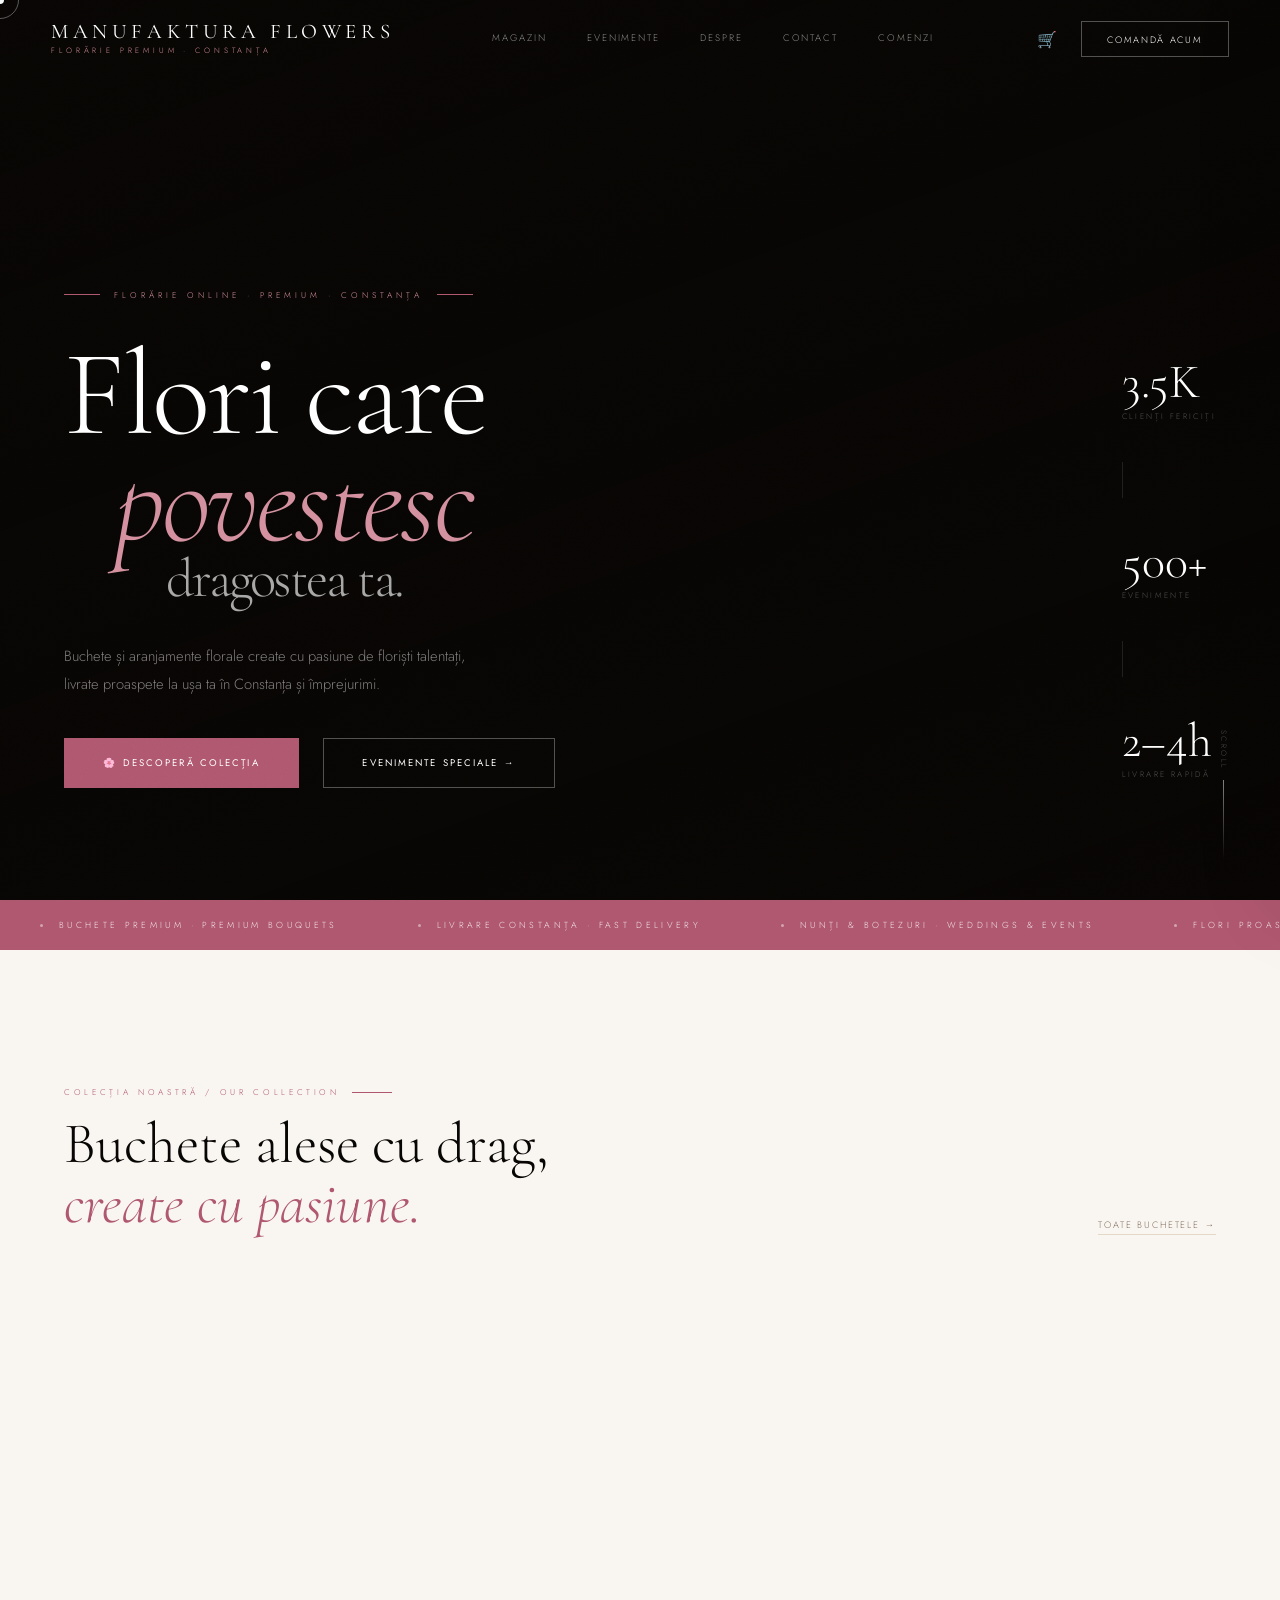
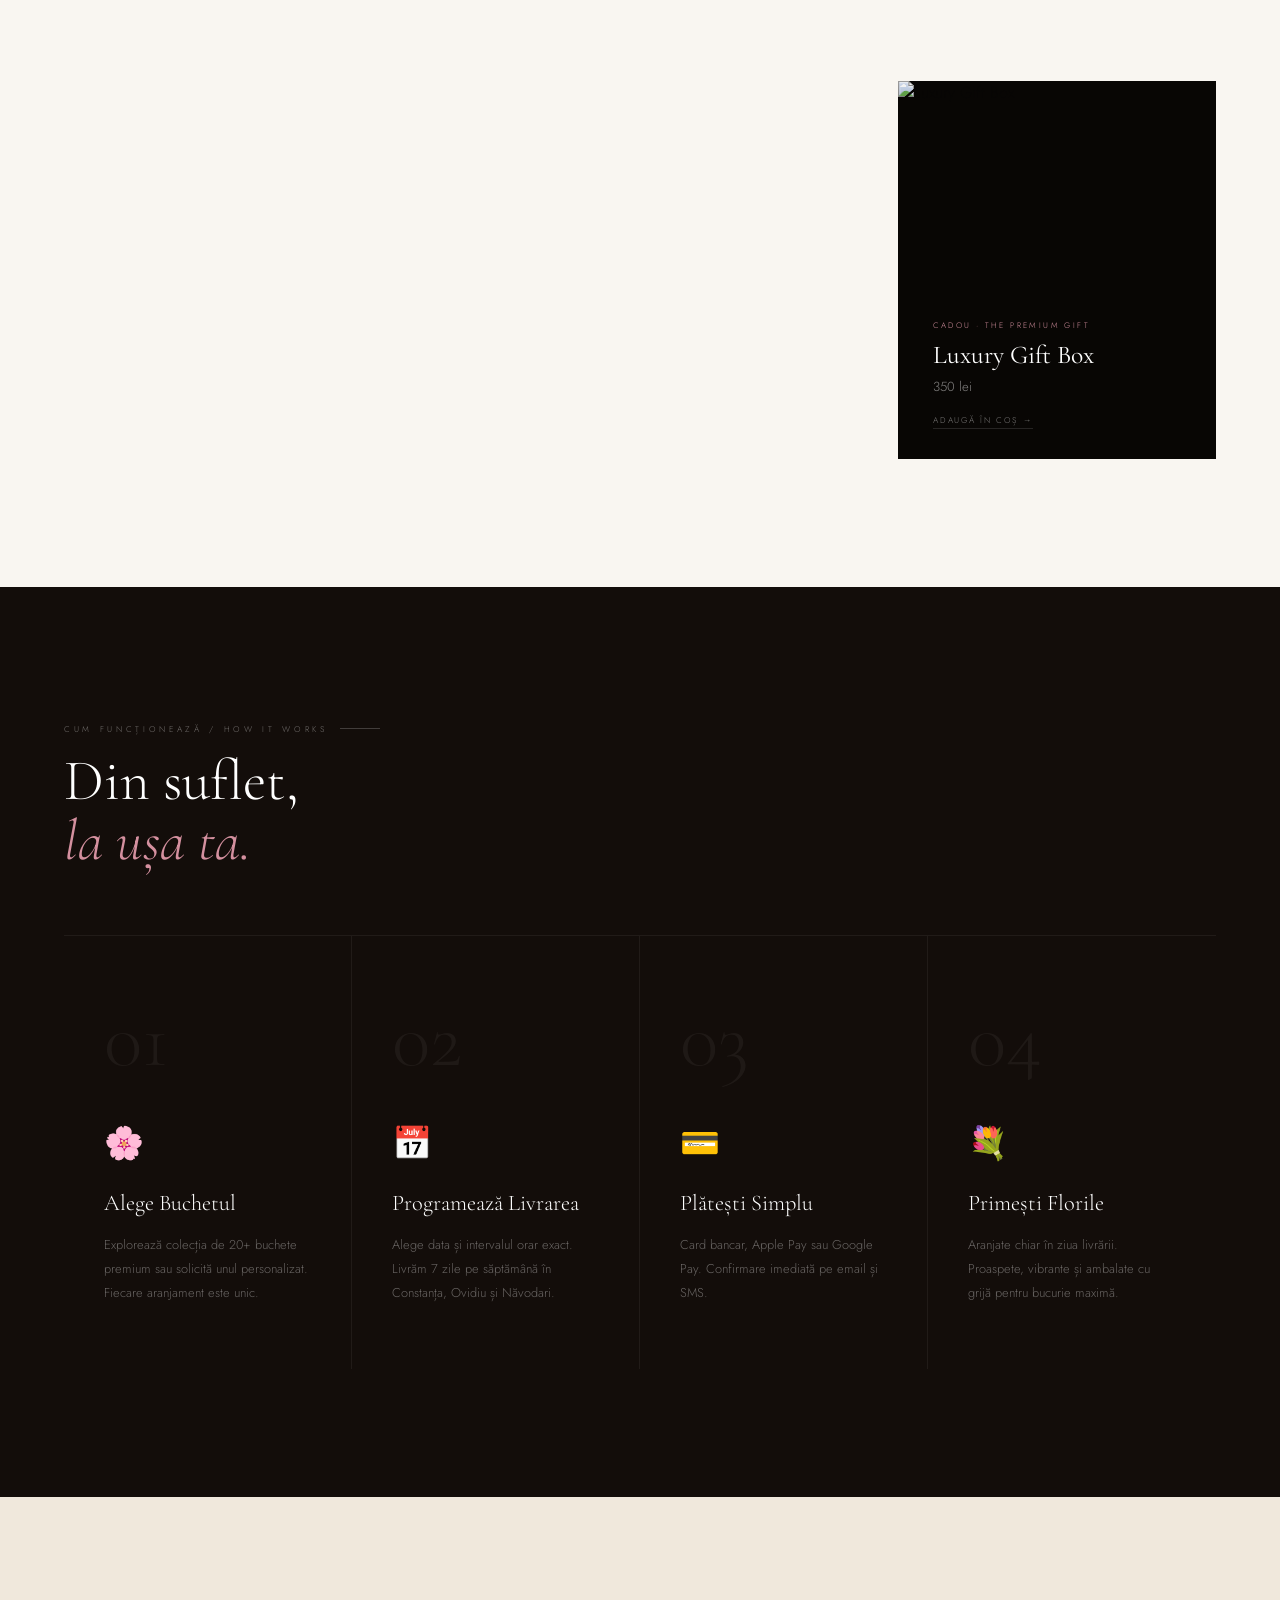
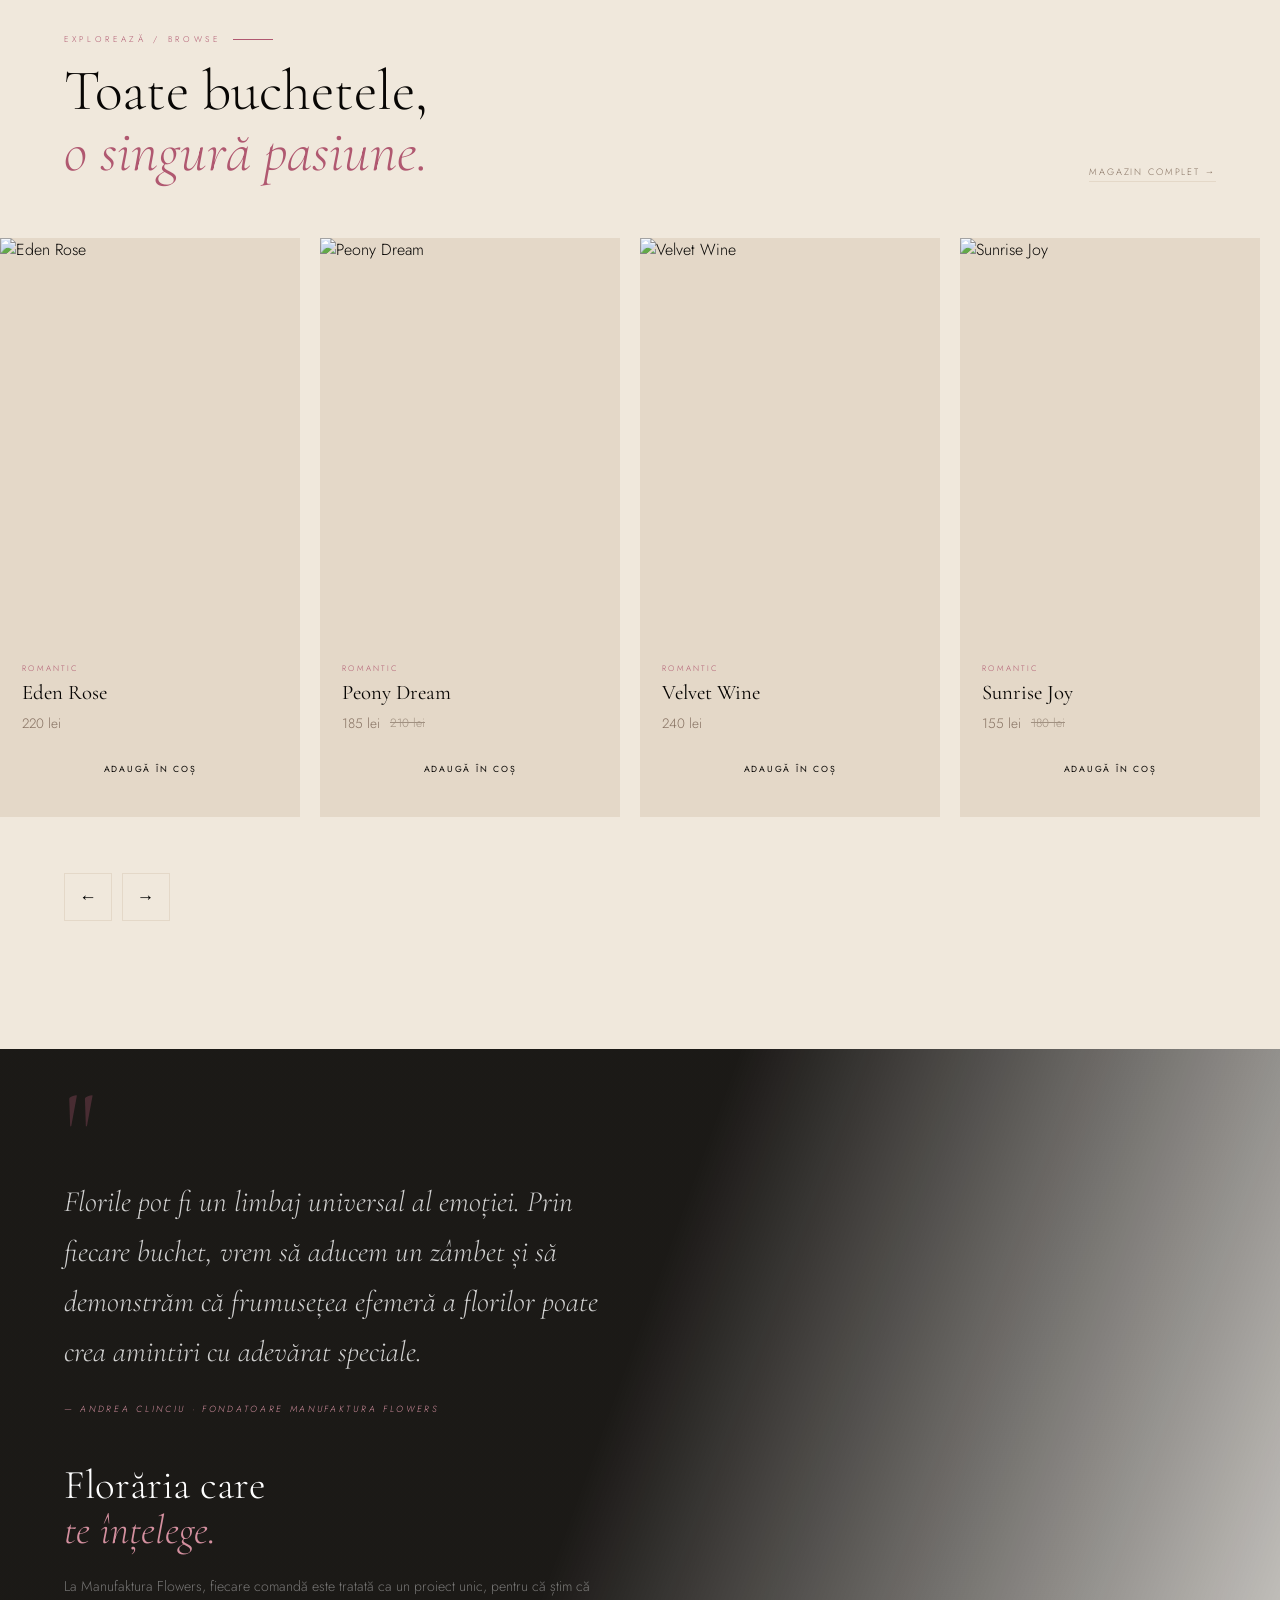
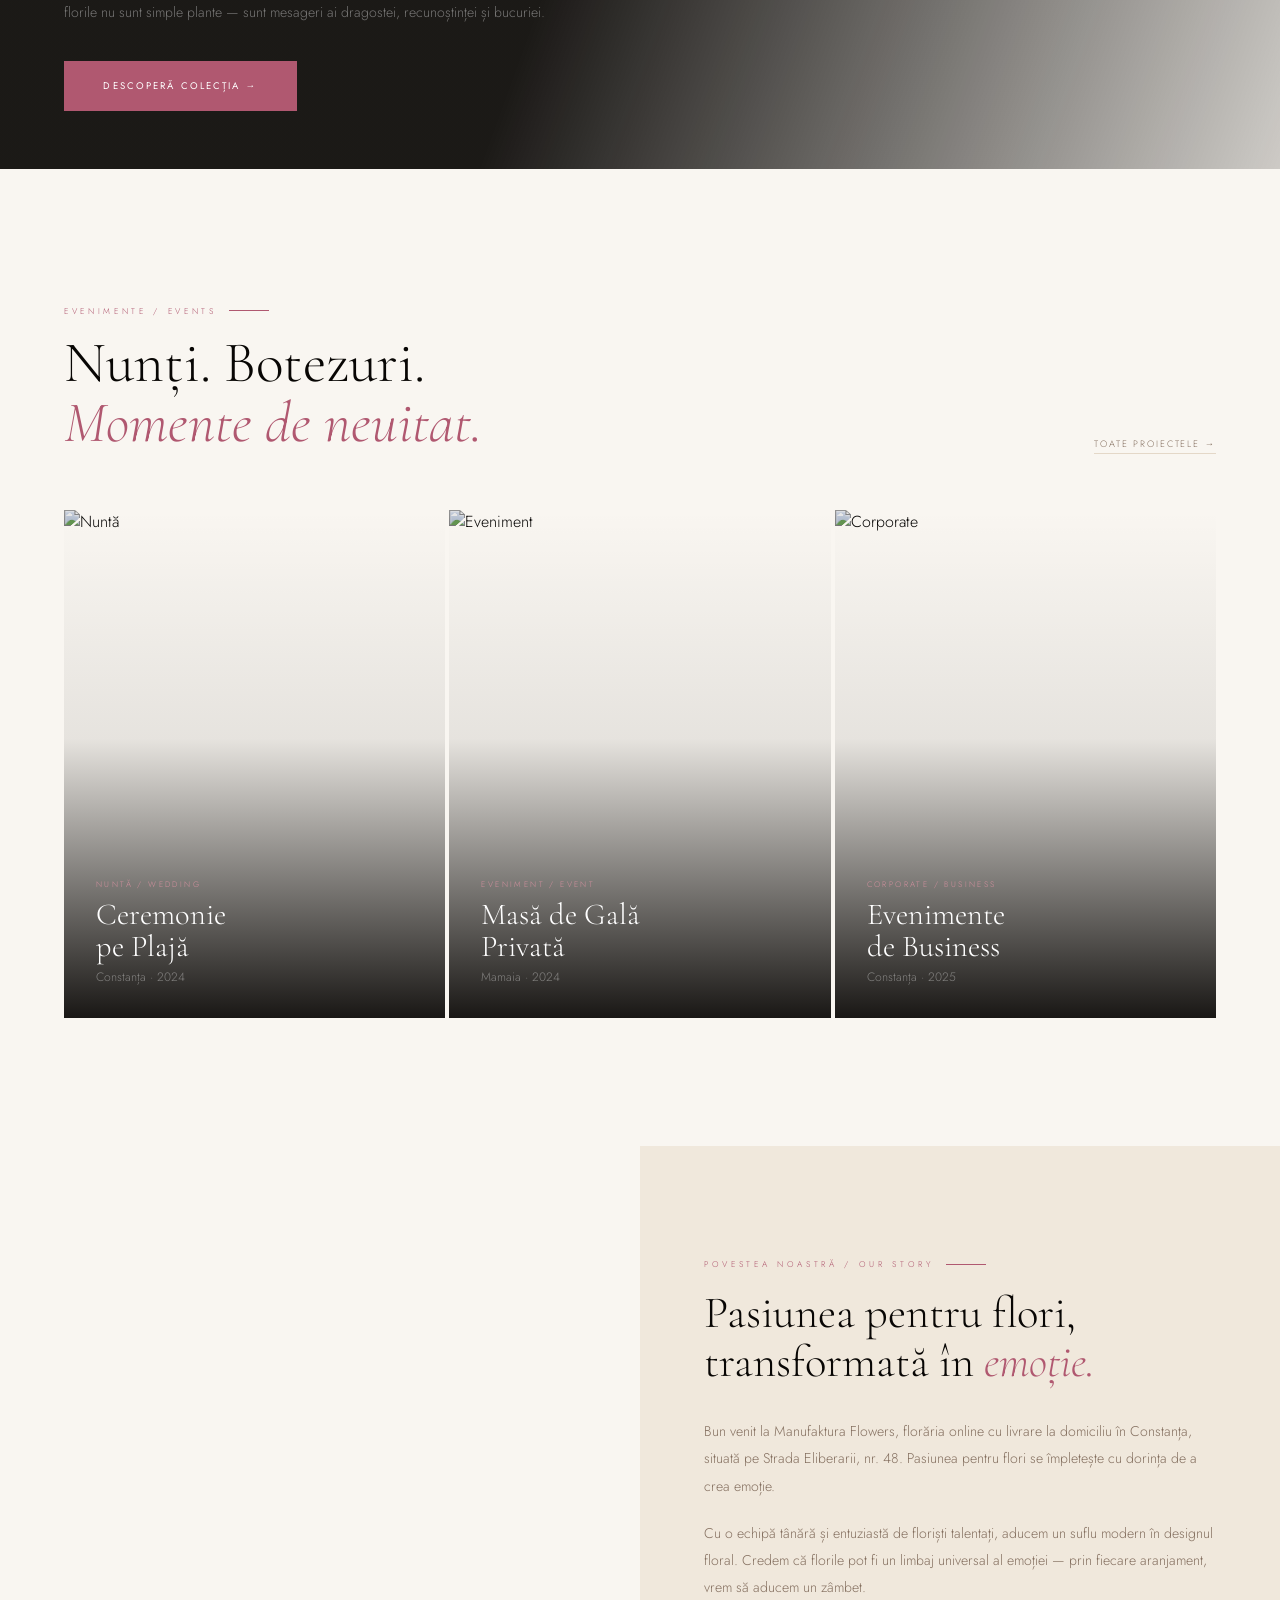
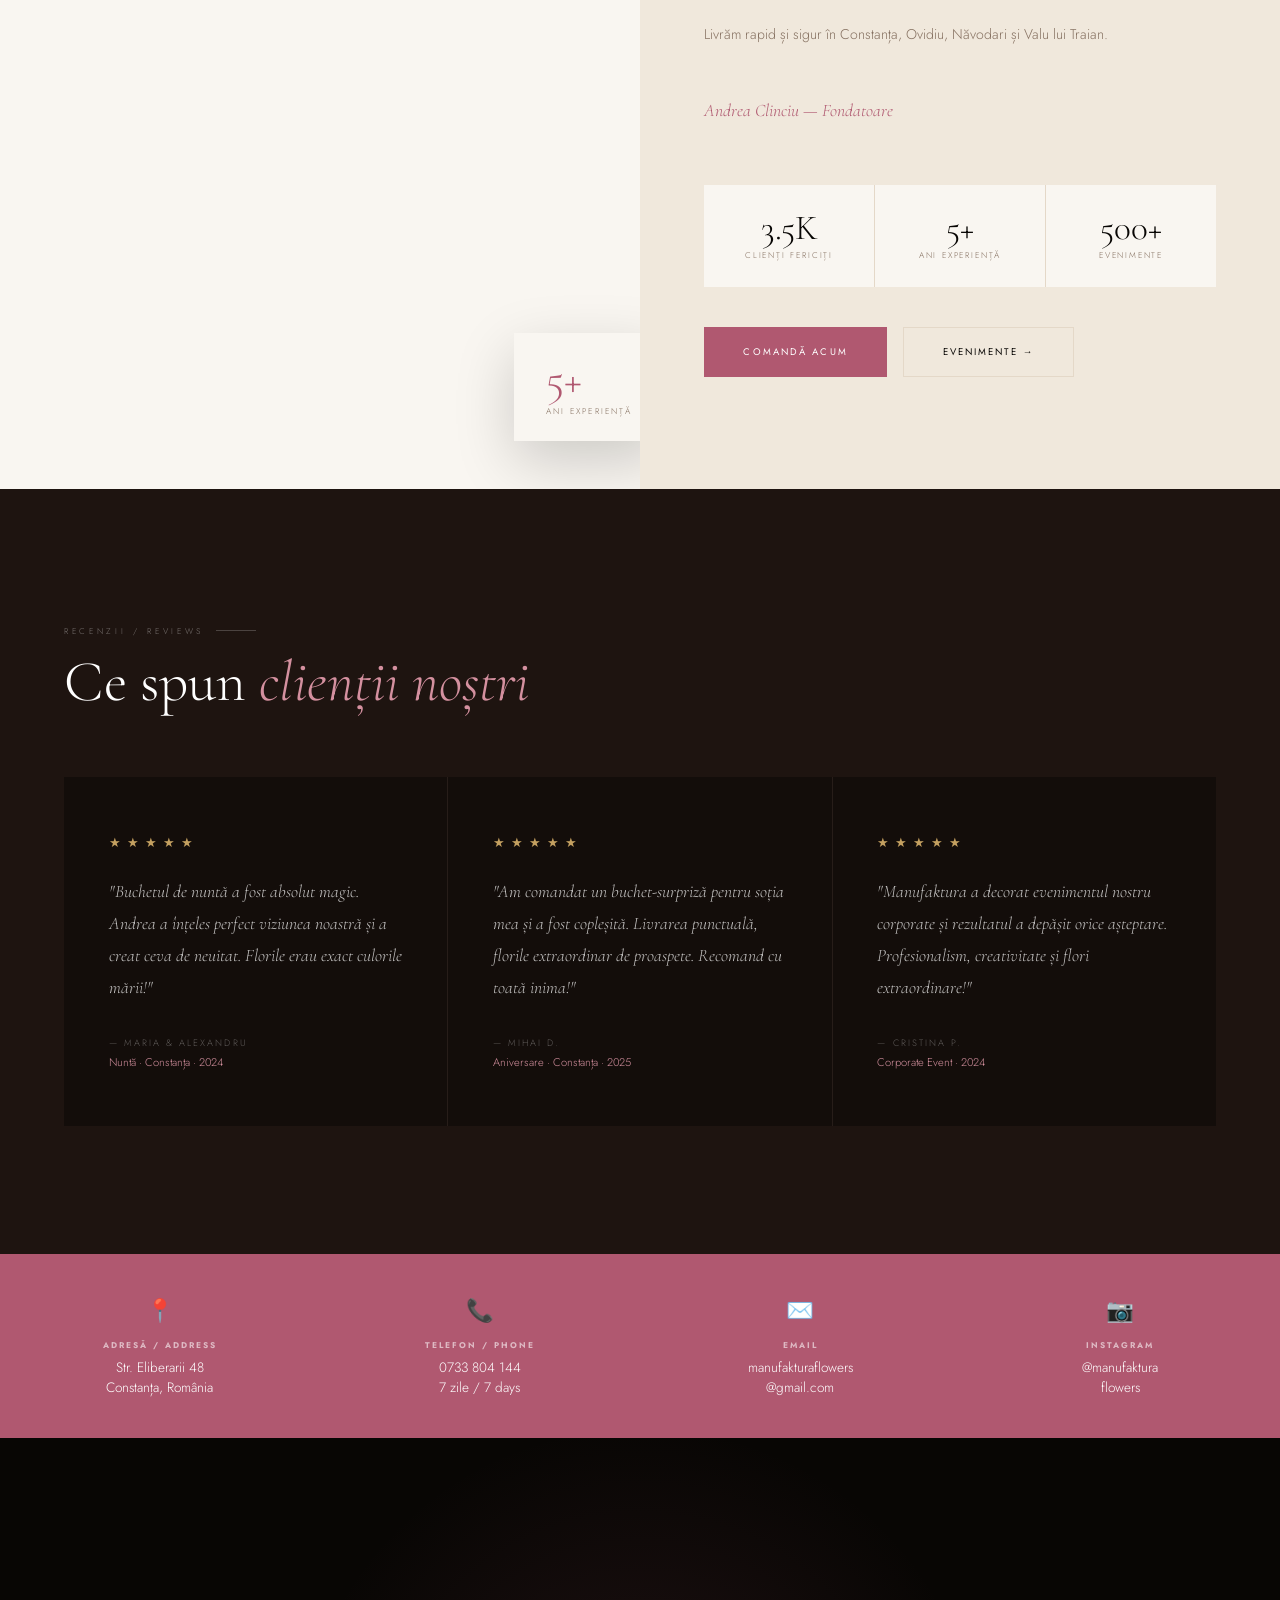
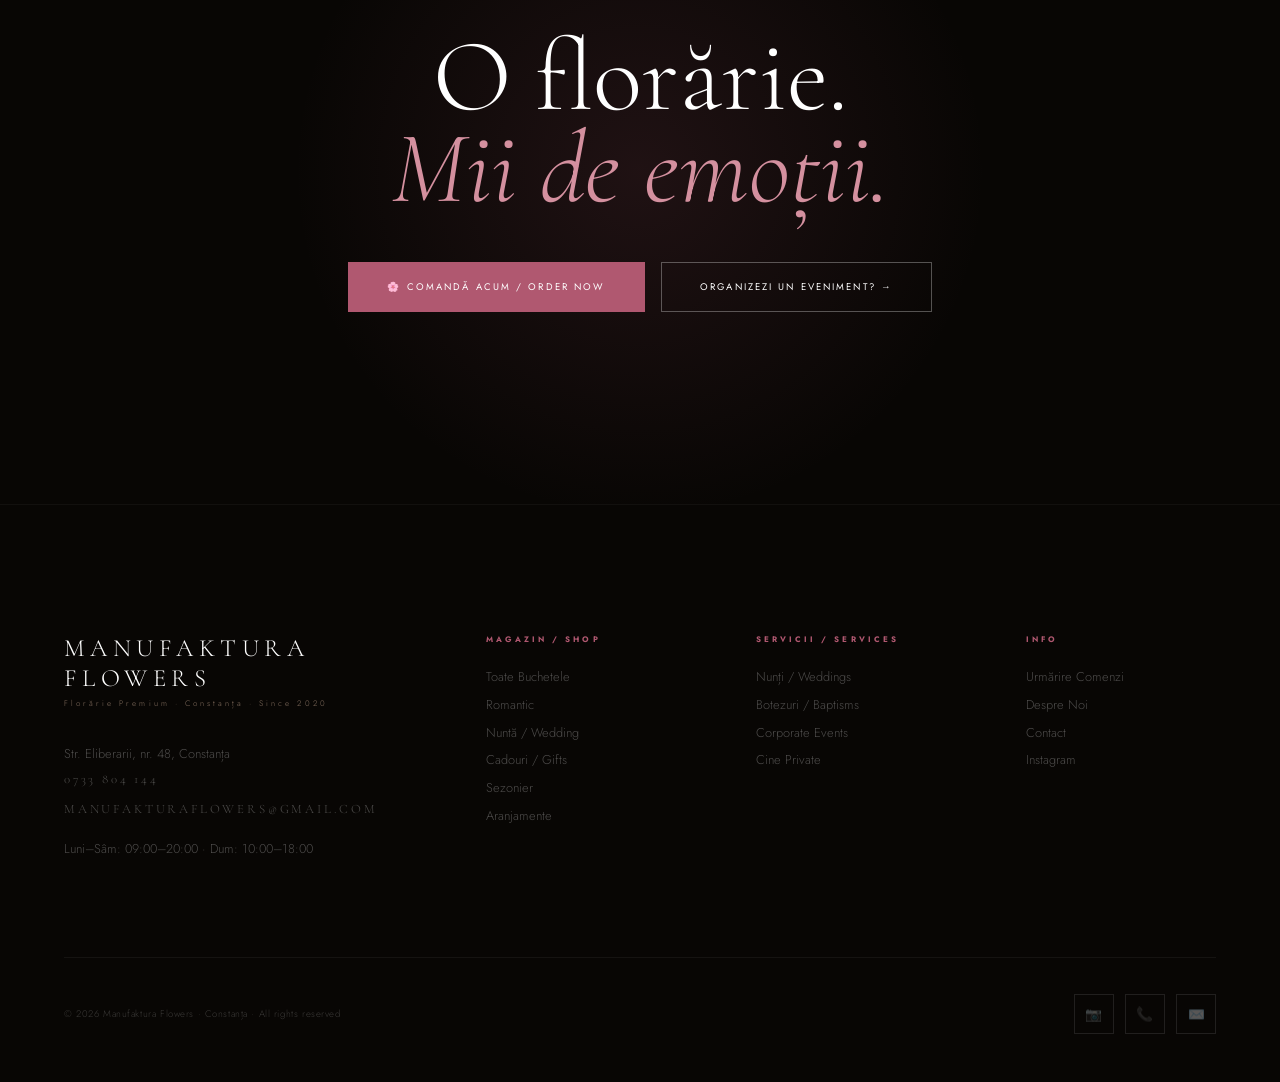
==== commit 80cfb1c1: "Redesign index.html with premium 2026 aesthetic - Custom cursor with smooth lag and mix-blend-mode:d" ====
--- a/index.html
+++ b/index.html
@@ -4,864 +4,581 @@
 <meta charset="UTF-8">
 <meta name="viewport" content="width=device-width,initial-scale=1">
 <title>Manufaktura Flowers — Florărie Premium Constanța</title>
-<meta name="description" content="Premium floral studio with delivery in Constanța. Weddings, events & daily bouquets. Str. Eliberarii 48. +40733804144">
+<meta name="description" content="Florărie premium cu livrare în Constanța. Buchete, nunți, botezuri și evenimente. Str. Eliberarii 48. +40733804144">
 <link rel="preconnect" href="https://fonts.googleapis.com">
-<link href="https://fonts.googleapis.com/css2?family=Cormorant+Garamond:ital,wght@0,300;0,400;0,500;1,300;1,400;1,500&family=Jost:wght@200;300;400;500&display=swap" rel="stylesheet">
+<link href="https://fonts.googleapis.com/css2?family=Cormorant+Garamond:ital,wght@0,300;0,400;0,500;0,600;1,300;1,400;1,500&family=Jost:wght@200;300;400;500&display=swap" rel="stylesheet">
 <style>
-/* ══════════════════════════════════════════
-   RESET & ROOT
-══════════════════════════════════════════ */
 *{margin:0;padding:0;box-sizing:border-box;}
 :root{
-  --c:#faf6f0;--c2:#f2ebe0;--c3:#e4d8c8;
-  --r:#b8637a;--r2:#d4909f;--r3:#f0d0db;
-  --d:#0e0a08;--d2:#1a1210;--d3:#261a16;
-  --g:#c4a060;--g2:#dcc090;
-  --m:#7a6858;--m2:#a09080;
-  --gr:#3d5c38;--w:#fff;
+  --bg:#F9F6F1;--bg2:#F0E8DC;--bg3:#E4D8C8;
+  --dark:#080604;--dark2:#130D0A;--dark3:#1E1410;
+  --rose:#B05870;--rose2:#D4909F;--rose3:#F0D0DB;
+  --gold:#C4A060;--muted:#857060;--muted2:#A09080;
+  --sage:#5E7B58;--white:#FFF;
 }
 html{scroll-behavior:smooth;}
-body{font-family:'Jost',sans-serif;font-weight:300;background:var(--c);color:var(--d);overflow-x:hidden;}
+body{font-family:'Jost',sans-serif;font-weight:300;background:var(--bg);color:var(--dark);overflow-x:hidden;cursor:none;}
 img{display:block;max-width:100%;}
-a{text-decoration:none;}
-button{font-family:'Jost',sans-serif;}
-
-/* ══════════════════════════════════════════
-   VIDEO INTRO OVERLAY
-══════════════════════════════════════════ */
-#introOverlay{
-  position:fixed;inset:0;z-index:9999;background:#0e0a08;
-  display:flex;flex-direction:column;align-items:center;justify-content:center;
-  transition:opacity 1.2s ease, transform 1.2s ease;
-}
-#introOverlay.hide{opacity:0;pointer-events:none;transform:scale(1.04);}
-#introVideo{
-  position:absolute;inset:0;width:100%;height:100%;object-fit:cover;
-  opacity:.65;
-}
-.intro-content{
-  position:relative;z-index:2;text-align:center;
-  animation:introFade 1.2s ease both;
-}
-@keyframes introFade{from{opacity:0;transform:translateY(20px)}to{opacity:1;transform:none}}
-.intro-logo{
-  font-family:'Cormorant Garamond',serif;font-size:clamp(2.5rem,6vw,5rem);
-  font-weight:300;letter-spacing:.25em;color:#fff;text-transform:uppercase;
-  line-height:1;margin-bottom:.5rem;
-}
-.intro-sub{
-  font-size:.6rem;letter-spacing:.5em;text-transform:uppercase;
-  color:var(--r2);margin-bottom:3rem;
-}
-.intro-line{
-  width:60px;height:1px;background:var(--r);margin:0 auto 2rem;
-  animation:lineGrow 1.5s .8s ease both;transform-origin:left;
-}
-@keyframes lineGrow{from{transform:scaleX(0)}to{transform:scaleX(1)}}
-.intro-enter{
-  font-size:.62rem;letter-spacing:.3em;text-transform:uppercase;
-  color:rgba(255,255,255,.5);display:flex;align-items:center;gap:1rem;
-  animation:pulse 2s ease-in-out infinite;
-}
-@keyframes pulse{0%,100%{opacity:.4}50%{opacity:.9}}
-.intro-progress{
-  position:absolute;bottom:0;left:0;height:2px;background:var(--r);
-  animation:progress 4s linear forwards;
-}
-@keyframes progress{from{width:0}to{width:100%}}
-
-/* ══════════════════════════════════════════
-   PETAL PARTICLES
-══════════════════════════════════════════ */
-.petals-canvas{position:fixed;inset:0;pointer-events:none;z-index:1;opacity:0;transition:opacity 2s 1s;}
-.petals-canvas.show{opacity:1;}
-
-/* ══════════════════════════════════════════
-   NAV
-══════════════════════════════════════════ */
-.nav{
-  position:fixed;top:0;left:0;right:0;z-index:500;height:74px;
-  display:flex;align-items:center;justify-content:space-between;
-  padding:0 4vw;transition:background .5s,box-shadow .5s;
-}
-.nav.solid{background:rgba(14,10,8,.96);backdrop-filter:blur(20px);box-shadow:0 1px 0 rgba(255,255,255,.06);}
-.nav-brand{display:flex;flex-direction:column;gap:2px;}
-.nav-brand-m{font-family:'Cormorant Garamond',serif;font-size:1.35rem;font-weight:400;letter-spacing:.22em;color:#fff;text-transform:uppercase;line-height:1;}
-.nav-brand-s{font-size:.5rem;letter-spacing:.45em;color:var(--r2);font-weight:300;text-transform:uppercase;}
-.nav-links{display:flex;align-items:center;gap:2.5rem;}
-.nav-links a{font-size:.62rem;letter-spacing:.18em;text-transform:uppercase;color:rgba(255,255,255,.62);transition:color .3s;position:relative;}
-.nav-links a::after{content:'';position:absolute;bottom:-4px;left:0;right:0;height:1px;background:var(--r);transform:scaleX(0);transition:transform .3s;}
-.nav-links a:hover{color:#fff;}
-.nav-links a:hover::after,
-.nav-links a.active::after{transform:scaleX(1);}
-.nav-links a.active{color:#fff;}
-.nav-r{display:flex;align-items:center;gap:1rem;}
-.cart-ico{background:none;border:none;color:#fff;font-size:1.1rem;position:relative;padding:.3rem;transition:transform .25s;}
-.cart-ico:hover{transform:scale(1.15);}
-.cart-badge{position:absolute;top:-3px;right:-3px;background:var(--r);color:#fff;width:17px;height:17px;border-radius:50%;font-size:.58rem;display:flex;align-items:center;justify-content:center;font-weight:500;}
-.nav-cta{font-size:.6rem;letter-spacing:.16em;text-transform:uppercase;border:1px solid rgba(255,255,255,.35);color:#fff;padding:.6rem 1.6rem;transition:all .3s;}
-.nav-cta:hover{background:var(--r);border-color:var(--r);}
-
-/* ══════════════════════════════════════════
-   HERO
-══════════════════════════════════════════ */
-.hero{
-  position:relative;height:100vh;min-height:700px;
-  display:flex;align-items:center;overflow:hidden;
-}
-.hero-bg{
-  position:absolute;inset:0;
-  background:url('https://images.pexels.com/photos/931177/pexels-photo-931177.jpeg?auto=compress&cs=tinysrgb&w=1920&q=90') center/cover;
-  transform:scale(1.06);
-  animation:heroZoom 12s ease forwards;
-}
-@keyframes heroZoom{from{transform:scale(1.06)}to{transform:scale(1)}}
-.hero-ov{
-  position:absolute;inset:0;
-  background:linear-gradient(120deg,rgba(14,10,8,.82) 0%,rgba(14,10,8,.18) 65%,rgba(14,10,8,.7) 100%);
-}
-/* Floral overlay texture */
-.hero-floral{
-  position:absolute;inset:0;
-  background:url("data:image/svg+xml,%3Csvg xmlns='http://www.w3.org/2000/svg' width='200' height='200'%3E%3Ccircle cx='100' cy='100' r='80' fill='none' stroke='rgba(184,99,122,0.04)' stroke-width='1'/%3E%3Ccircle cx='100' cy='100' r='55' fill='none' stroke='rgba(184,99,122,0.04)' stroke-width='1'/%3E%3C/svg%3E") repeat;
-  opacity:.4;
-}
-.hero-content{
-  position:relative;z-index:2;padding:0 5vw;max-width:800px;
-}
-.hero-tag{
-  display:inline-flex;align-items:center;gap:12px;
-  font-size:.55rem;letter-spacing:.45em;text-transform:uppercase;
-  color:var(--r2);margin-bottom:2rem;
-  opacity:0;animation:slideUp .9s .4s forwards;
-}
-.hero-tag::before,.hero-tag::after{content:'';display:block;width:30px;height:1px;background:var(--r);}
-.hero-h1{
-  font-family:'Cormorant Garamond',serif;font-weight:300;
-  font-size:clamp(4rem,7.5vw,8.5rem);line-height:.96;
-  color:#fff;letter-spacing:-.02em;
-  opacity:0;animation:slideUp .9s .6s forwards;
-}
-.hero-h1 .line1{display:block;}
-.hero-h1 .line2{display:block;font-style:italic;color:var(--r2);padding-left:3vw;}
-.hero-h1 .line3{display:block;font-size:.62em;font-style:normal;color:rgba(255,255,255,.9);padding-left:6vw;}
-.hero-desc{
-  font-size:.95rem;line-height:1.8;color:rgba(255,255,255,.65);
-  max-width:480px;margin:2rem 0 2.8rem;font-weight:300;
-  opacity:0;animation:slideUp .9s .8s forwards;
-}
-.hero-btns{
-  display:flex;gap:1rem;flex-wrap:wrap;
-  opacity:0;animation:slideUp .9s 1s forwards;
-}
-.btn-primary{
-  display:inline-flex;align-items:center;gap:10px;
-  background:var(--r);color:#fff;
-  font-size:.62rem;letter-spacing:.2em;text-transform:uppercase;
-  padding:1rem 2.4rem;border:none;
-  overflow:hidden;position:relative;
-  transition:transform .3s;
-}
-.btn-primary::after{
-  content:'';position:absolute;inset:0;
-  background:var(--d);transform:translateX(-100%);
-  transition:transform .4s cubic-bezier(.25,.46,.45,.94);
-}
-.btn-primary:hover{transform:translateY(-2px);}
-.btn-primary:hover::after{transform:translateX(0);}
-.btn-primary span{position:relative;z-index:1;color:#fff;}
-.btn-line{
-  display:inline-flex;align-items:center;gap:10px;
-  background:transparent;color:#fff;
-  font-size:.62rem;letter-spacing:.2em;text-transform:uppercase;
-  padding:.98rem 2.4rem;border:1px solid rgba(255,255,255,.35);
-  transition:all .3s;
-}
-.btn-line:hover{background:rgba(255,255,255,.1);border-color:rgba(255,255,255,.7);}
-.hero-scroll-ind{
-  position:absolute;right:4vw;top:50%;transform:translateY(-50%);
-  z-index:2;display:flex;flex-direction:column;align-items:center;gap:8px;
-  opacity:0;animation:slideUp .9s 1.3s forwards;
-}
-.scroll-txt{font-size:.5rem;letter-spacing:.3em;text-transform:uppercase;color:rgba(255,255,255,.35);writing-mode:vertical-rl;}
-.scroll-bar{width:1px;height:70px;background:linear-gradient(to bottom,rgba(255,255,255,.4),transparent);animation:scrollPulse 2.5s ease-in-out infinite;}
-@keyframes scrollPulse{0%,100%{opacity:.25}50%{opacity:.9}}
-@keyframes slideUp{from{opacity:0;transform:translateY(30px)}to{opacity:1;transform:none}}
-
-/* Hero info bar */
-.hero-infobar{
-  position:absolute;bottom:0;left:0;right:0;z-index:3;
-  background:rgba(14,10,8,.72);backdrop-filter:blur(16px);
-  border-top:1px solid rgba(255,255,255,.07);
-  display:grid;grid-template-columns:repeat(5,1fr);
-}
-.hib-item{
-  padding:1.4rem 2vw;border-right:1px solid rgba(255,255,255,.07);
-  display:flex;align-items:center;gap:.9rem;
-}
-.hib-item:last-child{border-right:none;}
-.hib-ico{font-size:1.3rem;flex-shrink:0;}
-.hib-t h5{font-size:.55rem;letter-spacing:.2em;text-transform:uppercase;color:rgba(255,255,255,.4);margin-bottom:.15rem;}
-.hib-t p{font-size:.8rem;color:#fff;font-weight:300;}
-
-/* ══════════════════════════════════════════
-   MARQUEE
-══════════════════════════════════════════ */
-.mq{background:var(--r);overflow:hidden;height:46px;display:flex;align-items:center;}
-.mq-inner{display:flex;animation:mqs 28s linear infinite;white-space:nowrap;}
-@keyframes mqs{from{transform:translateX(0)}to{transform:translateX(-50%)}}
-.mi{display:inline-flex;align-items:center;gap:14px;padding:0 2.2rem;font-size:.56rem;letter-spacing:.36em;text-transform:uppercase;color:rgba(255,255,255,.88);}
-.md{width:3px;height:3px;background:rgba(255,255,255,.5);border-radius:50%;flex-shrink:0;}
-
-/* ══════════════════════════════════════════
-   SECTION UTILITY
-══════════════════════════════════════════ */
+a{text-decoration:none;color:inherit;}
+button{font-family:'Jost',sans-serif;cursor:none;}
+
+/* GRAIN */
+.grain{position:fixed;inset:0;z-index:9997;pointer-events:none;opacity:.04;
+  background-image:url("data:image/svg+xml,%3Csvg viewBox='0 0 200 200' xmlns='http://www.w3.org/2000/svg'%3E%3Cfilter id='n'%3E%3CfeTurbulence type='fractalNoise' baseFrequency='0.85' numOctaves='4' stitchTiles='stitch'/%3E%3C/filter%3E%3Crect width='100%25' height='100%25' filter='url(%23n)'/%3E%3C/svg%3E");
+  background-size:200px;mix-blend-mode:overlay;}
+
+/* CURSOR */
+#cur{position:fixed;pointer-events:none;z-index:99999;mix-blend-mode:difference;}
+.cdot{width:8px;height:8px;background:#fff;border-radius:50%;position:absolute;transform:translate(-50%,-50%);transition:width .35s,height .35s;}
+.cring{width:38px;height:38px;border:1px solid rgba(255,255,255,.35);border-radius:50%;position:absolute;transform:translate(-50%,-50%);transition:width .4s,height .4s,opacity .3s;}
+body.ch .cdot{width:56px;height:56px;background:rgba(255,255,255,.12);}
+body.ch .cring{opacity:0;}
+@media(pointer:coarse){#cur{display:none;}body{cursor:auto;}a,button{cursor:pointer;}}
+
+/* LOADER */
+#ldr{position:fixed;inset:0;z-index:99998;background:var(--dark);display:flex;align-items:center;justify-content:center;flex-direction:column;transition:opacity 1s,transform 1.2s cubic-bezier(.77,0,.18,1);}
+#ldr.out{opacity:0;transform:scale(1.04);pointer-events:none;}
+.ll{font-family:'Cormorant Garamond',serif;font-size:clamp(2rem,5vw,3.8rem);font-weight:300;letter-spacing:.28em;color:#fff;text-transform:uppercase;animation:lup .9s .2s both;}
+.ls{font-size:.54rem;letter-spacing:.5em;text-transform:uppercase;color:var(--rose2);margin-top:.4rem;animation:lup .9s .4s both;}
+.lb{width:140px;height:1px;background:rgba(255,255,255,.1);margin-top:3rem;overflow:hidden;animation:lup .9s .6s both;}
+.lf{height:100%;background:var(--rose);animation:lfill 2.2s 1s cubic-bezier(.22,1,.36,1) forwards;transform-origin:left;transform:scaleX(0);}
+@keyframes lup{from{opacity:0;transform:translateY(18px)}to{opacity:1;transform:none}}
+@keyframes lfill{from{transform:scaleX(0)}to{transform:scaleX(1)}}
+@keyframes fadeUp{from{opacity:0;transform:translateY(32px)}to{opacity:1;transform:none}}
+
+/* NAV */
+.nav{position:fixed;top:0;left:0;right:0;z-index:500;height:78px;display:flex;align-items:center;justify-content:space-between;padding:0 4vw;transition:background .6s,box-shadow .6s;}
+.nav.solid{background:rgba(8,6,4,.95);backdrop-filter:blur(24px) saturate(1.4);box-shadow:0 1px 0 rgba(255,255,255,.05);}
+.nb{display:flex;flex-direction:column;gap:3px;}
+.nb-m{font-family:'Cormorant Garamond',serif;font-size:1.3rem;font-weight:400;letter-spacing:.22em;color:#fff;text-transform:uppercase;line-height:1;}
+.nb-s{font-size:.48rem;letter-spacing:.5em;color:var(--rose2);font-weight:300;text-transform:uppercase;}
+.nl{display:flex;align-items:center;gap:2.5rem;}
+.nl a{font-size:.6rem;letter-spacing:.2em;text-transform:uppercase;color:rgba(255,255,255,.52);position:relative;padding-bottom:3px;transition:color .3s;}
+.nl a::after{content:'';position:absolute;bottom:0;left:0;right:0;height:1px;background:var(--rose);transform:scaleX(0);transform-origin:right;transition:transform .4s cubic-bezier(.77,0,.18,1);}
+.nl a:hover{color:#fff;}
+.nl a:hover::after{transform:scaleX(1);transform-origin:left;}
+.nr{display:flex;align-items:center;gap:1.2rem;}
+.cbtn{background:none;border:none;color:#fff;font-size:1rem;position:relative;padding:.3rem;}
+.cbadge{position:absolute;top:-4px;right:-4px;background:var(--rose);color:#fff;width:17px;height:17px;border-radius:50%;font-size:.55rem;display:none;align-items:center;justify-content:center;font-weight:500;}
+.ncta{font-size:.58rem;letter-spacing:.18em;text-transform:uppercase;border:1px solid rgba(255,255,255,.3);color:#fff;padding:.65rem 1.6rem;position:relative;overflow:hidden;}
+.ncta::after{content:'';position:absolute;inset:0;background:var(--rose);transform:translateX(-105%);transition:transform .4s cubic-bezier(.77,0,.18,1);z-index:-1;}
+.ncta:hover{border-color:var(--rose);}
+.ncta:hover::after{transform:none;}
+/* Mobile hamburger */
+.hbg{display:none;flex-direction:column;gap:5px;background:none;border:none;padding:.4rem;}
+.hbg span{display:block;width:24px;height:1px;background:#fff;transition:transform .3s,opacity .3s;}
+.hbg.open span:nth-child(1){transform:translateY(6px) rotate(45deg);}
+.hbg.open span:nth-child(2){opacity:0;}
+.hbg.open span:nth-child(3){transform:translateY(-6px) rotate(-45deg);}
+.mob-menu{position:fixed;inset:0;top:78px;background:rgba(8,6,4,.98);backdrop-filter:blur(20px);z-index:499;display:flex;flex-direction:column;align-items:center;justify-content:center;gap:2.5rem;transform:translateY(-110%);transition:transform .5s cubic-bezier(.77,0,.18,1);}
+.mob-menu.open{transform:none;}
+.mob-menu a{font-family:'Cormorant Garamond',serif;font-size:clamp(2rem,6vw,3.5rem);font-weight:300;color:rgba(255,255,255,.7);letter-spacing:.08em;transition:color .3s;}
+.mob-menu a:hover{color:#fff;}
+
+/* HERO */
+.hero{position:relative;height:100vh;min-height:720px;display:flex;align-items:flex-end;overflow:hidden;background:var(--dark);}
+.hbg2{position:absolute;inset:0;background:url('https://images.pexels.com/photos/931177/pexels-photo-931177.jpeg?auto=compress&cs=tinysrgb&w=1920&q=90') center/cover;transform:scale(1.08);animation:hzoom 16s ease forwards;filter:saturate(.65);}
+@keyframes hzoom{to{transform:scale(1);filter:saturate(1);}}
+.hov{position:absolute;inset:0;background:linear-gradient(160deg,rgba(8,6,4,.88) 0%,rgba(8,6,4,.35) 55%,rgba(8,6,4,.75) 100%);}
+.hcnt{position:relative;z-index:2;padding:0 5vw 7rem;width:100%;display:grid;grid-template-columns:1fr auto;align-items:flex-end;gap:4rem;}
+.htxt{max-width:800px;}
+.hey{display:inline-flex;align-items:center;gap:14px;font-size:.52rem;letter-spacing:.48em;text-transform:uppercase;color:var(--rose2);margin-bottom:2.5rem;opacity:0;animation:fadeUp .9s .5s both;}
+.hey span{display:block;width:36px;height:1px;background:var(--rose);}
+.hh1{font-family:'Cormorant Garamond',serif;font-weight:300;font-size:clamp(4.5rem,9.5vw,11rem);line-height:.88;color:#fff;letter-spacing:-.02em;margin-bottom:2.5rem;}
+.hh1 .l1{display:block;opacity:0;animation:fadeUp .9s .65s both;}
+.hh1 .l2{display:block;font-style:italic;color:var(--rose2);margin-left:4vw;opacity:0;animation:fadeUp .9s .8s both;}
+.hh1 .l3{display:block;font-size:.45em;font-style:normal;color:rgba(255,255,255,.65);margin-left:8vw;opacity:0;animation:fadeUp .9s .95s both;}
+.hdesc{font-size:.92rem;line-height:1.88;color:rgba(255,255,255,.48);max-width:420px;font-weight:300;margin-bottom:2.5rem;opacity:0;animation:fadeUp .9s 1.1s both;}
+.hact{display:flex;align-items:center;gap:1.5rem;flex-wrap:wrap;opacity:0;animation:fadeUp .9s 1.25s both;}
+.btn{display:inline-flex;align-items:center;gap:10px;font-size:.6rem;letter-spacing:.22em;text-transform:uppercase;padding:1.05rem 2.4rem;position:relative;overflow:hidden;font-family:'Jost',sans-serif;font-weight:400;}
+.btn-fill{background:var(--rose);color:#fff;border:1px solid var(--rose);}
+.btn-fill::before{content:'';position:absolute;inset:0;background:var(--dark);transform:translateX(-101%);transition:transform .5s cubic-bezier(.77,0,.18,1);}
+.btn-fill:hover::before{transform:none;}
+.btn-fill span{position:relative;z-index:1;color:#fff;}
+.btn-out{background:transparent;color:#fff;border:1px solid rgba(255,255,255,.3);transition:border-color .3s,background .3s;}
+.btn-out:hover{border-color:#fff;background:rgba(255,255,255,.07);}
+.btn-dark-out{background:transparent;color:var(--dark);border:1px solid var(--bg3);transition:all .3s;}
+.btn-dark-out:hover{background:var(--dark);color:#fff;border-color:var(--dark);}
+/* Hero stats */
+.hstats{display:flex;flex-direction:column;gap:2.5rem;opacity:0;animation:fadeUp .9s 1.4s both;padding-bottom:.5rem;}
+.hsi-val{font-family:'Cormorant Garamond',serif;font-size:3rem;font-weight:300;color:#fff;line-height:1;}
+.hsi-lbl{font-size:.5rem;letter-spacing:.3em;text-transform:uppercase;color:rgba(255,255,255,.3);margin-top:.2rem;}
+.hsi-line{width:1px;height:36px;background:rgba(255,255,255,.1);}
+/* Scroll indicator */
+.hscr{position:absolute;bottom:2.5rem;right:4vw;z-index:2;display:flex;flex-direction:column;align-items:center;gap:10px;opacity:0;animation:fadeUp .9s 1.6s both;}
+.hscr-t{font-size:.48rem;letter-spacing:.32em;text-transform:uppercase;color:rgba(255,255,255,.28);writing-mode:vertical-rl;}
+.hscr-b{width:1px;height:80px;background:linear-gradient(to bottom,rgba(255,255,255,.5),transparent);animation:scrlAnim 2.5s ease infinite;}
+@keyframes scrlAnim{0%{transform:scaleY(0);transform-origin:top}45%{transform:scaleY(1);transform-origin:top}55%{transform:scaleY(1);transform-origin:bottom}100%{transform:scaleY(0);transform-origin:bottom}}
+
+/* MARQUEE */
+.mq{background:var(--rose);height:50px;overflow:hidden;display:flex;align-items:center;}
+.mq-in{display:flex;animation:mqan 32s linear infinite;white-space:nowrap;}
+.mq:hover .mq-in{animation-play-state:paused;}
+@keyframes mqan{from{transform:translateX(0)}to{transform:translateX(-50%)}}
+.mqi{display:inline-flex;align-items:center;gap:16px;padding:0 2.5rem;font-size:.55rem;letter-spacing:.38em;text-transform:uppercase;color:rgba(255,255,255,.85);}
+.mqd{width:3px;height:3px;background:rgba(255,255,255,.45);border-radius:50%;flex-shrink:0;}
+
+/* SECTION UTILS */
 .sec{padding:8rem 5vw;}
-.sec-d{background:var(--d2);color:#fff;}
-.sec-c{background:var(--c2);}
-.sec-d3{background:var(--d3);color:#fff;}
-.stag{
-  display:inline-flex;align-items:center;gap:12px;
-  font-size:.54rem;letter-spacing:.42em;text-transform:uppercase;color:var(--r);
-  margin-bottom:2rem;
-}
-.stag::after{content:'';display:block;width:36px;height:1px;background:var(--r);}
-.stag-w{color:rgba(255,255,255,.5);}
-.stag-w::after{background:rgba(255,255,255,.3);}
-.sttl{font-family:'Cormorant Garamond',serif;font-size:clamp(2.2rem,4vw,4rem);font-weight:300;line-height:1.1;}
-.sttl em{font-style:italic;color:var(--r);}
+.sec-dark{background:var(--dark2);}
+.sec-dark2{background:var(--dark3);}
+.sec-cream{background:var(--bg2);}
+.stag{display:inline-flex;align-items:center;gap:12px;font-size:.52rem;letter-spacing:.44em;text-transform:uppercase;color:var(--rose);}
+.stag::after{content:'';display:block;width:40px;height:1px;background:var(--rose);}
+.stag-w{color:rgba(255,255,255,.4);}
+.stag-w::after{background:rgba(255,255,255,.2);}
+.sttl{font-family:'Cormorant Garamond',serif;font-size:clamp(2.5rem,4.5vw,4.5rem);font-weight:300;line-height:1.05;margin-top:.8rem;}
+.sttl em{font-style:italic;color:var(--rose);}
 .sttl-w{color:#fff;}
-.sttl-w em{color:var(--r2);}
-
-/* ══════════════════════════════════════════
-   REVEAL ANIMATIONS
-══════════════════════════════════════════ */
-.rv{opacity:0;transform:translateY(36px);transition:opacity .9s cubic-bezier(.25,.46,.45,.94),transform .9s cubic-bezier(.25,.46,.45,.94);}
+.sttl-w em{color:var(--rose2);}
+.see-all{font-size:.58rem;letter-spacing:.2em;text-transform:uppercase;color:var(--muted);border-bottom:1px solid var(--bg3);padding-bottom:3px;transition:all .3s;display:inline-flex;align-items:center;gap:8px;}
+.see-all:hover{color:var(--rose);border-color:var(--rose);}
+
+/* REVEAL */
+.rv{opacity:0;transform:translateY(40px);transition:opacity 1s cubic-bezier(.25,.46,.45,.94),transform 1s cubic-bezier(.25,.46,.45,.94);}
 .rv.v{opacity:1;transform:none;}
-.rv-l{opacity:0;transform:translateX(-36px);transition:opacity .9s,transform .9s;}
+.rv-l{opacity:0;transform:translateX(-40px);transition:opacity 1s,transform 1s;}
 .rv-l.v{opacity:1;transform:none;}
-.rv-r{opacity:0;transform:translateX(36px);transition:opacity .9s,transform .9s;}
+.rv-r{opacity:0;transform:translateX(40px);transition:opacity 1s,transform 1s;}
 .rv-r.v{opacity:1;transform:none;}
-.rv-s{opacity:0;transform:scale(.93);transition:opacity .9s,transform .9s;}
+.rv-s{opacity:0;transform:scale(.94);transition:opacity 1s,transform 1s;}
 .rv-s.v{opacity:1;transform:scale(1);}
 
-/* ══════════════════════════════════════════
-   FEATURED PRODUCTS - EDITORIAL LAYOUT
-══════════════════════════════════════════ */
-.editorial{display:grid;grid-template-columns:1.4fr 1fr 1fr;grid-template-rows:auto auto;gap:3px;}
-.ed-card{
-  position:relative;overflow:hidden;display:block;
-  background:var(--d);
-}
-.ed-card:first-child{grid-row:span 2;}
-.ed-card img{
-  width:100%;height:100%;object-fit:cover;
-  transition:transform 1.1s cubic-bezier(.25,.46,.45,.94),filter .5s;
-  filter:saturate(.85);
-}
-.ed-card:hover img{transform:scale(1.08);filter:saturate(1.1) brightness(1.05);}
-.ed-card:first-child img{min-height:700px;}
-.ed-card:not(:first-child) img{min-height:348px;}
-.ed-ov{
-  position:absolute;inset:0;
-  background:linear-gradient(to top,rgba(14,10,8,.92) 0%,rgba(14,10,8,.1) 55%,transparent 100%);
-}
-.ed-body{
-  position:absolute;bottom:0;left:0;right:0;
-  padding:2.2rem 2rem;
-  transform:translateY(8px);transition:transform .4s;
-}
-.ed-card:hover .ed-body{transform:none;}
-.ed-cat{font-size:.52rem;letter-spacing:.28em;text-transform:uppercase;color:var(--r2);margin-bottom:.5rem;}
-.ed-body h3{font-family:'Cormorant Garamond',serif;font-size:1.5rem;font-weight:400;color:#fff;line-height:1.15;margin-bottom:.4rem;}
-.ed-card:first-child .ed-body h3{font-size:2.2rem;}
-.ed-price{font-size:.85rem;color:rgba(255,255,255,.6);}
-.ed-old{text-decoration:line-through;opacity:.5;margin-left:.4rem;font-size:.8em;}
-.ed-badge{
-  position:absolute;top:1.4rem;left:1.4rem;
-  background:var(--r);color:#fff;
-  font-size:.52rem;letter-spacing:.2em;text-transform:uppercase;
-  padding:.3rem .9rem;
-}
-.ed-new{background:var(--d);border:1px solid var(--r);}
-
-/* ══════════════════════════════════════════
-   HOW IT WORKS - DARK
-══════════════════════════════════════════ */
-.how-grid{
-  display:grid;grid-template-columns:repeat(4,1fr);
-  border-top:1px solid rgba(255,255,255,.07);
-}
-.hw{
-  padding:3.5rem 2.5rem;
-  border-right:1px solid rgba(255,255,255,.07);
-  transition:background .3s;
-}
-.hw:last-child{border-right:none;}
-.hw:hover{background:rgba(255,255,255,.03);}
-.hw-n{font-size:.52rem;letter-spacing:.3em;text-transform:uppercase;color:var(--r);margin-bottom:2rem;}
-.hw-ico{font-size:2.5rem;margin-bottom:1.5rem;display:block;transition:transform .3s;}
-.hw:hover .hw-ico{transform:scale(1.15);}
-.hw h3{font-family:'Cormorant Garamond',serif;font-size:1.5rem;font-weight:300;color:#fff;line-height:1.2;margin-bottom:.9rem;}
-.hw p{font-size:.82rem;line-height:1.78;color:rgba(255,255,255,.45);font-weight:300;}
-
-/* ══════════════════════════════════════════
-   FULL SCREEN FLORAL PARALLAX SECTION
-══════════════════════════════════════════ */
-.parallax-sec{
-  position:relative;height:80vh;min-height:560px;
-  overflow:hidden;display:flex;align-items:center;
-}
-.parallax-bg{
-  position:absolute;inset:-10%;
-  background:url('https://images.pexels.com/photos/931177/pexels-photo-931177.jpeg?auto=compress&cs=tinysrgb&w=1920') center/cover;
-  will-change:transform;
-}
-.parallax-ov{
-  position:absolute;inset:0;
-  background:linear-gradient(105deg,rgba(14,10,8,.88) 38%,rgba(14,10,8,.25) 100%);
-}
-.parallax-text{position:relative;z-index:2;padding:0 5vw;max-width:640px;color:#fff;}
-.parallax-text blockquote{
-  font-family:'Cormorant Garamond',serif;font-style:italic;
-  font-size:clamp(1.2rem,2.5vw,1.8rem);line-height:1.75;
-  color:rgba(255,255,255,.8);margin-bottom:1.5rem;
-  border-left:2px solid var(--r);padding-left:2rem;
-}
-.parallax-text cite{
-  font-size:.62rem;letter-spacing:.22em;text-transform:uppercase;
-  color:var(--r2);margin-bottom:3rem;display:block;
-}
-.parallax-text h2{
-  font-family:'Cormorant Garamond',serif;
-  font-size:clamp(1.8rem,3.5vw,3rem);font-weight:300;line-height:1.12;
-  margin-bottom:1.2rem;
-}
-.parallax-text p{font-size:.9rem;line-height:1.8;color:rgba(255,255,255,.55);margin-bottom:2rem;}
-
-/* ══════════════════════════════════════════
-   EVENTS SECTION
-══════════════════════════════════════════ */
-.ev-grid{display:grid;grid-template-columns:repeat(3,1fr);gap:3px;}
-.ev-c{
-  position:relative;overflow:hidden;
-  aspect-ratio:3/4;display:block;
-}
-.ev-c img{
-  width:100%;height:100%;object-fit:cover;
-  transition:transform .9s cubic-bezier(.25,.46,.45,.94),filter .4s;
-  filter:saturate(.8);
-}
-.ev-c:hover img{transform:scale(1.1);filter:saturate(1.15);}
-.ev-c-ov{
-  position:absolute;inset:0;
-  background:linear-gradient(to top,rgba(14,10,8,.9) 0%,rgba(14,10,8,.15) 55%,transparent 100%);
-}
-.ev-c-body{
-  position:absolute;bottom:0;left:0;right:0;
-  padding:2.2rem 2rem;
-  transform:translateY(6px);transition:transform .4s;
-}
-.ev-c:hover .ev-c-body{transform:none;}
-.ev-c-type{font-size:.52rem;letter-spacing:.28em;text-transform:uppercase;color:var(--r2);margin-bottom:.5rem;}
-.ev-c-body h3{font-family:'Cormorant Garamond',serif;font-size:1.6rem;font-weight:300;color:#fff;line-height:1.1;}
-.ev-c-body p{font-size:.78rem;color:rgba(255,255,255,.55);margin-top:.3rem;}
-
-/* ══════════════════════════════════════════
-   ABOUT SECTION - SPLIT
-══════════════════════════════════════════ */
-.about-split{display:grid;grid-template-columns:1fr 1fr;gap:0;}
-.about-visual{
-  position:relative;min-height:680px;overflow:hidden;
-}
-.about-visual-main{
-  position:absolute;inset:0;width:100%;height:100%;
-  object-fit:cover;transition:transform 8s ease;transform:scale(1.05);
-}
-.about-visual:hover .about-visual-main{transform:scale(1);}
-.about-visual-inset{
-  position:absolute;bottom:4rem;right:-2rem;
-  width:260px;aspect-ratio:2/3;object-fit:cover;
-  border:5px solid var(--c);z-index:2;
-  transition:transform .5s;box-shadow:0 20px 60px rgba(0,0,0,.3);
-}
-.about-visual:hover .about-visual-inset{transform:translateX(-2rem);}
-.about-text{
-  padding:7rem 5vw;background:var(--c2);
-  display:flex;flex-direction:column;justify-content:center;
-}
-.about-h{
-  font-family:'Cormorant Garamond',serif;
-  font-size:clamp(2.2rem,3.5vw,3.2rem);font-weight:300;
-  line-height:1.12;margin-bottom:2rem;
-}
-.about-h em{font-style:italic;color:var(--r);}
-.about-p{font-size:.9rem;line-height:1.9;color:var(--m);margin-bottom:1.2rem;font-weight:300;}
-.about-sig{
-  font-family:'Cormorant Garamond',serif;font-style:italic;
-  font-size:1.15rem;color:var(--r);margin:2rem 0;
-}
-.about-nums{
-  display:grid;grid-template-columns:repeat(3,1fr);
-  gap:1px;background:var(--c3);margin-top:3rem;
-}
-.an{background:var(--c);padding:1.5rem 1.2rem;text-align:center;}
-.an-v{font-family:'Cormorant Garamond',serif;font-size:2.5rem;font-weight:300;color:var(--d);line-height:1;}
-.an-l{font-size:.56rem;letter-spacing:.2em;text-transform:uppercase;color:var(--m);margin-top:.3rem;}
-
-/* ══════════════════════════════════════════
-   TICKER
-══════════════════════════════════════════ */
-.tick-sec{background:var(--d2);overflow:hidden;padding:6rem 0;}
-.tick-head{
-  padding:0 5vw 3.5rem;
-  display:flex;justify-content:space-between;align-items:flex-end;
-}
-.tick-head h2{font-family:'Cormorant Garamond',serif;font-size:clamp(2rem,3.5vw,3rem);font-weight:300;color:#fff;line-height:1.2;}
-.tick-head h2 em{font-style:italic;color:var(--r2);}
-.tick-head p{font-size:.85rem;color:rgba(255,255,255,.4);max-width:280px;text-align:right;line-height:1.7;font-weight:300;}
-.tick-row{overflow:hidden;margin-bottom:3px;}
-.t-inner{display:flex;gap:3px;width:max-content;}
-.ta1{animation:ta1 42s linear infinite;}
-.ta2{animation:ta2 52s linear infinite;}
-@keyframes ta1{from{transform:translateX(0)}to{transform:translateX(-50%)}}
-@keyframes ta2{from{transform:translateX(-50%)}to{transform:translateX(0)}}
-.tc{
-  width:210px;flex-shrink:0;position:relative;overflow:hidden;
-  background:var(--d3);
-}
-.tc img{
-  width:100%;aspect-ratio:3/4;object-fit:cover;
-  transition:transform .6s;display:block;
-  filter:saturate(.75);
-}
-.tc:hover img{transform:scale(1.08);filter:saturate(1.1);}
-.tc-c{
-  position:absolute;bottom:0;left:0;right:0;
-  background:linear-gradient(to top,rgba(14,10,8,.88),transparent);
-  padding:2.5rem .9rem .9rem;
-}
-.tc-c strong{display:block;font-family:'Cormorant Garamond',serif;font-size:1.05rem;font-weight:400;color:#fff;}
-.tc-c span{font-size:.6rem;color:rgba(255,255,255,.5);}
-
-/* ══════════════════════════════════════════
-   TESTIMONIALS
-══════════════════════════════════════════ */
-.test-wrap{
-  display:grid;grid-template-columns:repeat(3,1fr);
-  gap:1px;background:var(--c3);
-}
-.test-c{background:var(--c);padding:3rem 2.5rem;transition:background .3s;}
-.test-c:hover{background:var(--w);}
-.test-stars{color:var(--r);font-size:.85rem;letter-spacing:5px;margin-bottom:1.4rem;}
-.test-q{
-  font-family:'Cormorant Garamond',serif;font-style:italic;
-  font-size:1.1rem;line-height:1.78;color:var(--d2);margin-bottom:1.6rem;
-}
-.test-au{font-size:.6rem;letter-spacing:.2em;text-transform:uppercase;color:var(--m);}
-.test-oc{font-size:.72rem;color:var(--r);margin-top:.2rem;}
-
-/* ══════════════════════════════════════════
-   CONTACT STRIP
-══════════════════════════════════════════ */
-.cs{
-  background:var(--r);
-  display:grid;grid-template-columns:repeat(4,1fr);
-  gap:1px;background-color:rgba(184,99,122,.3);
-}
-.cs-i{
-  background:var(--r);padding:2.2rem 2vw;
-  text-align:center;transition:background .3s;display:block;text-decoration:none;
-}
-.cs-i:hover{background:#a85570;}
-.cs-ico{font-size:1.6rem;margin-bottom:.7rem;}
-.cs-i h4{font-size:.56rem;letter-spacing:.22em;text-transform:uppercase;color:rgba(255,255,255,.65);margin-bottom:.35rem;}
-.cs-i p,.cs-i span{font-size:.88rem;color:#fff;display:block;line-height:1.5;}
-
-/* ══════════════════════════════════════════
-   CTA FINAL
-══════════════════════════════════════════ */
-.cta-final{
-  background:var(--d);text-align:center;
-  padding:10rem 5vw;
-  position:relative;overflow:hidden;
-}
-.cta-final::before{
-  content:'';position:absolute;top:-50%;left:50%;transform:translateX(-50%);
-  width:800px;height:800px;border-radius:50%;
-  background:radial-gradient(circle,rgba(184,99,122,.12) 0%,transparent 70%);
-}
-.cta-final h2{
-  font-family:'Cormorant Garamond',serif;
-  font-size:clamp(3rem,6vw,7rem);font-weight:300;
-  color:#fff;line-height:1;margin-bottom:2.5rem;
-  position:relative;z-index:1;
-}
-.cta-final h2 em{font-style:italic;color:var(--r2);display:block;}
-.cta-btns{display:flex;gap:1rem;justify-content:center;flex-wrap:wrap;position:relative;z-index:1;}
-
-/* ══════════════════════════════════════════
-   CART SIDEBAR
-══════════════════════════════════════════ */
-.cart-sb{
-  position:fixed;top:0;right:0;bottom:0;width:420px;
-  background:#fff;z-index:700;
-  box-shadow:-16px 0 60px rgba(0,0,0,.2);
-  transform:translateX(105%);
-  transition:transform .5s cubic-bezier(.25,.46,.45,.94);
-  display:flex;flex-direction:column;
-}
-.cart-sb.open{transform:none;}
-.cart-ov{
-  position:fixed;inset:0;background:rgba(14,10,8,.65);
-  z-index:699;opacity:0;pointer-events:none;
-  transition:opacity .5s;backdrop-filter:blur(6px);
-}
-.cart-ov.open{opacity:1;pointer-events:all;}
-.c-hd{padding:2rem;border-bottom:1px solid var(--c2);display:flex;justify-content:space-between;align-items:center;}
-.c-hd h3{font-family:'Cormorant Garamond',serif;font-size:1.7rem;font-weight:400;}
-.c-cl{background:none;border:1px solid var(--c3);width:38px;height:38px;font-size:1rem;color:var(--m);display:flex;align-items:center;justify-content:center;transition:all .2s;}
-.c-cl:hover{border-color:var(--r);color:var(--r);}
-.c-items{flex:1;overflow-y:auto;padding:1.5rem 2rem;}
-.c-item{display:flex;gap:1.2rem;padding:1.3rem 0;border-bottom:1px solid var(--c2);}
-.c-item img{width:80px;height:80px;object-fit:cover;flex-shrink:0;}
-.ci-info{flex:1;}
-.ci-name{font-family:'Cormorant Garamond',serif;font-size:1.1rem;font-weight:400;margin-bottom:.2rem;line-height:1.2;}
-.ci-price{font-size:.82rem;color:var(--r);}
-.ci-qty{display:flex;align-items:center;gap:.5rem;margin-top:.6rem;}
-.qb{width:28px;height:28px;border:1px solid var(--c3);background:#fff;font-size:.95rem;display:flex;align-items:center;justify-content:center;transition:all .2s;}
-.qb:hover{border-color:var(--r);color:var(--r);}
-.qv{font-size:.88rem;min-width:22px;text-align:center;}
-.c-rm{background:none;border:none;font-size:.68rem;color:var(--m2);margin-left:auto;letter-spacing:.08em;transition:color .2s;}
-.c-rm:hover{color:var(--r);}
-.c-ft{padding:2rem;border-top:1px solid var(--c2);}
-.c-total{display:flex;justify-content:space-between;align-items:center;margin-bottom:1.5rem;}
-.c-total span{font-size:.6rem;letter-spacing:.2em;text-transform:uppercase;color:var(--m);}
-.c-total strong{font-family:'Cormorant Garamond',serif;font-size:1.8rem;font-weight:300;}
-.c-empty{text-align:center;padding:4rem 0;color:var(--m);}
-.c-empty-ico{font-size:3.5rem;margin-bottom:1rem;opacity:.3;}
-.c-empty h4{font-family:'Cormorant Garamond',serif;font-size:1.5rem;font-weight:300;margin-bottom:.4rem;}
-
-/* ══════════════════════════════════════════
-   FOOTER
-══════════════════════════════════════════ */
-footer{background:var(--d);padding:7rem 5vw 3rem;}
-.ft{display:grid;grid-template-columns:1.7fr 1fr 1fr 1fr;gap:4rem;margin-bottom:5rem;}
-.fb a{font-family:'Cormorant Garamond',serif;font-size:1.7rem;font-weight:300;letter-spacing:.22em;color:#fff;text-transform:uppercase;display:block;margin-bottom:.3rem;}
-.fb-s{font-size:.52rem;letter-spacing:.35em;color:var(--m2);margin-bottom:2rem;}
-.fb-contact p,.fb-contact a{font-size:.82rem;color:rgba(255,255,255,.38);line-height:2;display:block;}
-.fb-contact a:hover{color:var(--r2);}
-.fc h5{font-size:.52rem;letter-spacing:.38em;text-transform:uppercase;color:var(--r);margin-bottom:1.2rem;}
-.fc a{display:block;color:rgba(255,255,255,.38);font-size:.82rem;margin-bottom:.5rem;transition:color .2s;}
+/* EDITORIAL GRID */
+.ed-hd{display:flex;justify-content:space-between;align-items:flex-end;margin-bottom:4rem;flex-wrap:wrap;gap:2rem;}
+.ed-grid{display:grid;grid-template-columns:1.6fr 1fr 1fr;grid-template-rows:auto auto;gap:4px;}
+.ec{position:relative;overflow:hidden;background:var(--dark);display:block;}
+.ec:first-child{grid-row:span 2;}
+.ec img{width:100%;height:100%;object-fit:cover;transition:transform 1.4s cubic-bezier(.25,.46,.45,.94),filter .6s;filter:saturate(.78) brightness(.95);}
+.ec:hover img{transform:scale(1.07);filter:saturate(1.05) brightness(1);}
+.ec:first-child img{min-height:760px;}
+.ec:not(:first-child) img{min-height:378px;}
+.ec-ov{position:absolute;inset:0;background:linear-gradient(to top,rgba(8,6,4,.95) 0%,rgba(8,6,4,.05) 55%,transparent 100%);}
+.ec-body{position:absolute;bottom:0;left:0;right:0;padding:2.5rem 2.2rem;transform:translateY(10px);transition:transform .5s cubic-bezier(.25,.46,.45,.94);}
+.ec:hover .ec-body{transform:none;}
+.ec-cat{font-size:.5rem;letter-spacing:.3em;text-transform:uppercase;color:var(--rose2);margin-bottom:.6rem;}
+.ec-name{font-family:'Cormorant Garamond',serif;font-size:1.6rem;font-weight:400;color:#fff;line-height:1.1;margin-bottom:.5rem;}
+.ec:first-child .ec-name{font-size:2.6rem;}
+.ec-price{font-size:.82rem;color:rgba(255,255,255,.5);display:flex;align-items:center;gap:.7rem;}
+.ec-old{text-decoration:line-through;font-size:.85em;opacity:.55;}
+.ec-add{margin-top:1.1rem;display:inline-flex;align-items:center;gap:8px;font-size:.52rem;letter-spacing:.2em;text-transform:uppercase;color:rgba(255,255,255,.45);border-bottom:1px solid rgba(255,255,255,.12);padding-bottom:2px;transition:all .3s;}
+.ec:hover .ec-add{color:var(--rose2);border-color:rgba(212,144,159,.5);}
+.ec-badge{position:absolute;top:1.5rem;left:1.5rem;background:var(--rose);color:#fff;font-size:.5rem;letter-spacing:.2em;text-transform:uppercase;padding:.35rem 1rem;}
+
+/* PROCESS */
+.proc-hd{margin-bottom:0;}
+.proc-grid{display:grid;grid-template-columns:repeat(4,1fr);border-top:1px solid rgba(255,255,255,.06);margin-top:4rem;}
+.pi{padding:4rem 2.5rem;border-right:1px solid rgba(255,255,255,.06);transition:background .4s;}
+.pi:last-child{border-right:none;}
+.pi:hover{background:rgba(255,255,255,.025);}
+.pi-num{font-family:'Cormorant Garamond',serif;font-size:5rem;font-weight:300;color:rgba(255,255,255,.05);line-height:1;margin-bottom:2.5rem;display:block;}
+.pi-ico{font-size:2rem;display:block;margin-bottom:1.5rem;transition:transform .4s;}
+.pi:hover .pi-ico{transform:translateY(-6px);}
+.pi-t{font-family:'Cormorant Garamond',serif;font-size:1.4rem;font-weight:300;color:#fff;line-height:1.2;margin-bottom:1rem;}
+.pi-d{font-size:.8rem;line-height:1.88;color:rgba(255,255,255,.36);font-weight:300;}
+
+/* HORIZONTAL SCROLL */
+.hs-sec{background:var(--bg2);padding:8rem 0;}
+.hs-hd{padding:0 5vw 3.5rem;display:flex;justify-content:space-between;align-items:flex-end;flex-wrap:wrap;gap:2rem;}
+.hs-track{display:flex;gap:20px;padding:0 5vw 1rem;overflow-x:auto;scrollbar-width:none;scroll-snap-type:x mandatory;}
+.hs-track::-webkit-scrollbar{display:none;}
+.hcard{flex:0 0 300px;scroll-snap-align:start;position:relative;overflow:hidden;background:var(--bg3);transition:transform .4s cubic-bezier(.25,.46,.45,.94);}
+.hcard:hover{transform:translateY(-8px);}
+.hc-img{aspect-ratio:3/4;overflow:hidden;}
+.hc-img img{width:100%;height:100%;object-fit:cover;transition:transform 1s cubic-bezier(.25,.46,.45,.94),filter .5s;filter:saturate(.82);}
+.hcard:hover .hc-img img{transform:scale(1.08);filter:saturate(1.05);}
+.hc-body{padding:1.5rem 1.4rem 1.8rem;}
+.hc-cat{font-size:.5rem;letter-spacing:.26em;text-transform:uppercase;color:var(--rose);margin-bottom:.4rem;}
+.hc-name{font-family:'Cormorant Garamond',serif;font-size:1.3rem;font-weight:400;margin-bottom:.5rem;line-height:1.15;}
+.hc-price{font-size:.85rem;color:var(--muted);display:flex;align-items:center;gap:.6rem;}
+.hc-old{text-decoration:line-through;font-size:.88em;color:var(--muted2);}
+.hc-add{display:block;margin-top:1.1rem;padding:.75rem;text-align:center;background:transparent;border:1px solid var(--bg3);font-size:.55rem;letter-spacing:.2em;text-transform:uppercase;color:var(--dark);transition:all .35s;font-family:'Jost',sans-serif;font-weight:400;width:100%;}
+.hcard:hover .hc-add{background:var(--rose);border-color:var(--rose);color:#fff;}
+.hs-nav{display:flex;gap:.6rem;margin-top:2.5rem;padding:0 5vw;}
+.hsnbtn{width:48px;height:48px;border:1px solid var(--bg3);background:transparent;font-size:1.1rem;display:flex;align-items:center;justify-content:center;transition:all .3s;}
+.hsnbtn:hover{background:var(--rose);border-color:var(--rose);color:#fff;}
+
+/* QUOTE/PARALLAX */
+.qsec{position:relative;height:80vh;min-height:560px;overflow:hidden;display:flex;align-items:center;}
+.qbg{position:absolute;inset:-15%;background:url('https://images.pexels.com/photos/931177/pexels-photo-931177.jpeg?auto=compress&cs=tinysrgb&w=1920&q=85') center/cover;will-change:transform;filter:saturate(.4) brightness(.5);}
+.qov{position:absolute;inset:0;background:linear-gradient(110deg,rgba(8,6,4,.92) 48%,rgba(8,6,4,.18) 100%);}
+.qcnt{position:relative;z-index:2;padding:0 5vw;max-width:680px;}
+.qmark{font-family:'Cormorant Garamond',serif;font-size:7rem;line-height:.45;font-weight:300;color:var(--rose);opacity:.3;display:block;margin-bottom:1.2rem;}
+blockquote{font-family:'Cormorant Garamond',serif;font-style:italic;font-size:clamp(1.2rem,2.3vw,1.85rem);line-height:1.7;color:rgba(255,255,255,.8);margin-bottom:1.6rem;}
+cite{font-size:.56rem;letter-spacing:.3em;text-transform:uppercase;color:var(--rose2);display:block;margin-bottom:3rem;}
+.qt{font-family:'Cormorant Garamond',serif;font-size:clamp(1.8rem,3.2vw,3rem);font-weight:300;color:#fff;line-height:1.1;margin-bottom:1.2rem;}
+.qd{font-size:.88rem;line-height:1.9;color:rgba(255,255,255,.4);margin-bottom:2.2rem;font-weight:300;}
+
+/* EVENTS */
+.ev-grid{display:grid;grid-template-columns:repeat(3,1fr);gap:4px;margin-top:3.5rem;}
+.evc{position:relative;overflow:hidden;aspect-ratio:3/4;display:block;}
+.evc img{width:100%;height:100%;object-fit:cover;transition:transform 1.2s cubic-bezier(.25,.46,.45,.94),filter .5s;filter:saturate(.65) brightness(.9);}
+.evc:hover img{transform:scale(1.12);filter:saturate(1) brightness(1.02);}
+.evc-ov{position:absolute;inset:0;background:linear-gradient(to top,rgba(8,6,4,.93) 0%,rgba(8,6,4,.08) 55%,transparent 100%);}
+.evc-b{position:absolute;bottom:0;left:0;right:0;padding:2.5rem 2rem;transform:translateY(8px);transition:transform .5s;}
+.evc:hover .evc-b{transform:none;}
+.evc-type{font-size:.5rem;letter-spacing:.3em;text-transform:uppercase;color:var(--rose2);margin-bottom:.6rem;}
+.evc-t{font-family:'Cormorant Garamond',serif;font-size:1.9rem;font-weight:300;color:#fff;line-height:1.05;}
+.evc-s{font-size:.76rem;color:rgba(255,255,255,.38);margin-top:.3rem;}
+
+/* ABOUT */
+.abt{display:grid;grid-template-columns:1fr 1fr;min-height:680px;}
+.avis{position:relative;overflow:hidden;}
+.avis img{position:absolute;inset:0;width:100%;height:100%;object-fit:cover;transition:transform 10s ease;transform:scale(1.08);filter:saturate(.8);}
+.abt:hover .avis img{transform:scale(1);filter:saturate(1);}
+.av-badge{position:absolute;bottom:3rem;right:-1.5rem;z-index:2;background:var(--bg);padding:1.5rem 2rem;box-shadow:0 20px 60px rgba(0,0,0,.18);transition:transform .5s;}
+.abt:hover .av-badge{transform:translateX(-1.5rem);}
+.avb-v{font-family:'Cormorant Garamond',serif;font-size:2.8rem;font-weight:300;color:var(--rose);line-height:1;}
+.avb-l{font-size:.52rem;letter-spacing:.25em;text-transform:uppercase;color:var(--muted);margin-top:.2rem;}
+.atxt{background:var(--bg2);padding:7rem 5vw;display:flex;flex-direction:column;justify-content:center;}
+.ah{font-family:'Cormorant Garamond',serif;font-size:clamp(2.2rem,3.5vw,3.4rem);font-weight:300;line-height:1.08;margin:1.2rem 0 2rem;}
+.ah em{font-style:italic;color:var(--rose);}
+.ap{font-size:.88rem;line-height:1.95;color:var(--muted);margin-bottom:1.2rem;font-weight:300;}
+.asig{font-family:'Cormorant Garamond',serif;font-style:italic;font-size:1.1rem;color:var(--rose);margin:2rem 0;}
+.anums{display:grid;grid-template-columns:repeat(3,1fr);gap:1px;background:var(--bg3);margin-top:2rem;}
+.an{background:var(--bg);padding:1.6rem 1.2rem;text-align:center;}
+.an-v{font-family:'Cormorant Garamond',serif;font-size:2.2rem;font-weight:300;color:var(--dark);line-height:1;}
+.an-l{font-size:.52rem;letter-spacing:.22em;text-transform:uppercase;color:var(--muted);margin-top:.25rem;}
+
+/* TESTIMONIALS */
+.test-grid{display:grid;grid-template-columns:repeat(3,1fr);gap:1px;background:rgba(255,255,255,.04);margin-top:4rem;}
+.tc2{background:var(--dark2);padding:3.5rem 2.8rem;transition:background .4s;}
+.tc2:hover{background:rgba(255,255,255,.025);}
+.tc2-st{font-size:.82rem;letter-spacing:6px;color:var(--gold);margin-bottom:1.5rem;}
+.tc2-q{font-family:'Cormorant Garamond',serif;font-style:italic;font-size:1.1rem;line-height:1.82;color:rgba(255,255,255,.75);margin-bottom:2rem;}
+.tc2-au{font-size:.58rem;letter-spacing:.22em;text-transform:uppercase;color:rgba(255,255,255,.32);}
+.tc2-oc{font-size:.7rem;color:var(--rose2);margin-top:.3rem;}
+
+/* CONTACT STRIP */
+.cstrip{display:grid;grid-template-columns:repeat(4,1fr);gap:1px;background:rgba(176,88,112,.2);background-color:var(--rose);}
+.csi{background:var(--rose);padding:2.5rem 2vw;text-align:center;display:block;transition:background .3s;}
+.csi:hover{background:#9A4D65;}
+.csi-ico{font-size:1.4rem;margin-bottom:.8rem;}
+.csi h4{font-size:.52rem;letter-spacing:.24em;text-transform:uppercase;color:rgba(255,255,255,.58);margin-bottom:.4rem;}
+.csi p,.csi span{font-size:.85rem;color:#fff;display:block;line-height:1.5;}
+
+/* CTA FINAL */
+.cta{background:var(--dark);text-align:center;padding:12rem 5vw;position:relative;overflow:hidden;}
+.cta::before{content:'';position:absolute;top:50%;left:50%;transform:translate(-50%,-50%);width:700px;height:700px;border-radius:50%;background:radial-gradient(circle,rgba(176,88,112,.14) 0%,transparent 70%);pointer-events:none;}
+.cta-h{font-family:'Cormorant Garamond',serif;font-size:clamp(3.5rem,8vw,10rem);font-weight:300;color:#fff;line-height:.9;margin-bottom:3rem;position:relative;z-index:1;}
+.cta-h em{font-style:italic;color:var(--rose2);display:block;}
+.cta-act{display:flex;gap:1rem;justify-content:center;position:relative;z-index:1;flex-wrap:wrap;}
+
+/* FOOTER */
+footer{background:var(--dark);padding:8rem 5vw 3rem;border-top:1px solid rgba(255,255,255,.04);}
+.ft{display:grid;grid-template-columns:1.8fr 1fr 1fr 1fr;gap:5rem;margin-bottom:6rem;}
+.fb-bnd a{font-family:'Cormorant Garamond',serif;font-size:1.55rem;font-weight:300;letter-spacing:.22em;color:#fff;text-transform:uppercase;display:block;margin-bottom:.3rem;}
+.fb-tg{font-size:.5rem;letter-spacing:.38em;color:var(--muted);margin-bottom:2rem;}
+.fb-inf p,.fb-inf a{font-size:.8rem;color:rgba(255,255,255,.28);line-height:2;display:block;}
+.fb-inf a:hover{color:var(--rose2);}
+.fc h5{font-size:.5rem;letter-spacing:.38em;text-transform:uppercase;color:var(--rose);margin-bottom:1.4rem;}
+.fc a{display:block;color:rgba(255,255,255,.28);font-size:.8rem;margin-bottom:.55rem;transition:color .25s;}
 .fc a:hover{color:rgba(255,255,255,.8);}
-.fb-bot{border-top:1px solid rgba(255,255,255,.06);padding-top:2rem;display:flex;justify-content:space-between;align-items:center;flex-wrap:wrap;gap:1rem;}
-.fb-bot p{font-size:.62rem;color:rgba(255,255,255,.22);letter-spacing:.06em;}
-.f-soc{display:flex;gap:.7rem;}
-.f-soc a{width:38px;height:38px;border:1px solid rgba(255,255,255,.1);display:flex;align-items:center;justify-content:center;color:rgba(255,255,255,.38);font-size:.9rem;transition:all .25s;}
-.f-soc a:hover{border-color:var(--r);color:var(--r);}
-
-/* ══════════════════════════════════════════
-   TOAST
-══════════════════════════════════════════ */
-.toast{position:fixed;bottom:2.5rem;right:2.5rem;z-index:9000;padding:1rem 1.8rem;font-size:.82rem;color:#fff;background:var(--d2);border-left:3px solid var(--r);box-shadow:0 12px 48px rgba(0,0,0,.35);transform:translateY(20px);opacity:0;transition:all .35s;pointer-events:none;max-width:320px;}
+.fb-bot{border-top:1px solid rgba(255,255,255,.05);padding-top:2.2rem;display:flex;justify-content:space-between;align-items:center;flex-wrap:wrap;gap:1.2rem;}
+.fb-bot p{font-size:.6rem;color:rgba(255,255,255,.2);letter-spacing:.06em;}
+.fsoc{display:flex;gap:.7rem;}
+.fsoc a{width:40px;height:40px;border:1px solid rgba(255,255,255,.1);display:flex;align-items:center;justify-content:center;color:rgba(255,255,255,.32);font-size:.85rem;transition:all .3s;}
+.fsoc a:hover{border-color:var(--rose);color:var(--rose);}
+
+/* CART */
+.csb{position:fixed;top:0;right:0;bottom:0;width:420px;background:var(--bg);z-index:700;box-shadow:-20px 0 80px rgba(0,0,0,.15);transform:translateX(105%);transition:transform .55s cubic-bezier(.25,.46,.45,.94);display:flex;flex-direction:column;}
+.csb.open{transform:none;}
+.cov{position:fixed;inset:0;background:rgba(8,6,4,.7);z-index:699;opacity:0;pointer-events:none;transition:opacity .55s;backdrop-filter:blur(8px);}
+.cov.open{opacity:1;pointer-events:all;}
+.chd{padding:2rem 2.2rem;border-bottom:1px solid var(--bg2);display:flex;justify-content:space-between;align-items:center;}
+.chd h3{font-family:'Cormorant Garamond',serif;font-size:1.8rem;font-weight:400;}
+.ccl{background:none;border:1px solid var(--bg3);width:40px;height:40px;display:flex;align-items:center;justify-content:center;font-size:1rem;color:var(--muted);transition:all .25s;}
+.ccl:hover{border-color:var(--rose);color:var(--rose);}
+.citms{flex:1;overflow-y:auto;padding:1.5rem 2.2rem;}
+.citm{display:flex;gap:1.2rem;padding:1.4rem 0;border-bottom:1px solid var(--bg2);}
+.citm img{width:80px;height:80px;object-fit:cover;flex-shrink:0;}
+.ci-inf{flex:1;}
+.ci-nm{font-family:'Cormorant Garamond',serif;font-size:1.1rem;font-weight:400;margin-bottom:.2rem;}
+.ci-pr{font-size:.82rem;color:var(--rose);}
+.ci-qt{display:flex;align-items:center;gap:.5rem;margin-top:.6rem;}
+.qb{width:28px;height:28px;border:1px solid var(--bg3);background:transparent;display:flex;align-items:center;justify-content:center;font-size:.9rem;transition:all .25s;}
+.qb:hover{border-color:var(--rose);color:var(--rose);}
+.qv{font-size:.85rem;min-width:22px;text-align:center;}
+.crm{background:none;border:none;font-size:.65rem;color:var(--muted2);margin-left:auto;letter-spacing:.1em;transition:color .2s;}
+.crm:hover{color:var(--rose);}
+.cft{padding:2rem 2.2rem;border-top:1px solid var(--bg2);}
+.ctot{display:flex;justify-content:space-between;align-items:center;margin-bottom:1.5rem;}
+.ctot span{font-size:.58rem;letter-spacing:.22em;text-transform:uppercase;color:var(--muted);}
+.ctot strong{font-family:'Cormorant Garamond',serif;font-size:1.9rem;font-weight:300;}
+.cempty{text-align:center;padding:4rem 0;color:var(--muted);}
+.cempty-ico{font-size:3rem;margin-bottom:1rem;opacity:.28;}
+.cempty h4{font-family:'Cormorant Garamond',serif;font-size:1.4rem;font-weight:300;margin-bottom:.3rem;}
+
+/* TOAST */
+.toast{position:fixed;bottom:2.5rem;right:2.5rem;z-index:9000;padding:1rem 1.8rem;font-size:.82rem;color:#fff;background:var(--dark2);border-left:3px solid var(--rose);box-shadow:0 12px 48px rgba(0,0,0,.28);transform:translateY(20px);opacity:0;transition:all .35s;pointer-events:none;max-width:320px;}
 .toast.on{transform:none;opacity:1;}
-.toast.ok{border-left-color:#4a9e4a;}
-.toast.err{border-left-color:#c03030;}
-
-/* ══════════════════════════════════════════
-   RESPONSIVE
-══════════════════════════════════════════ */
-@media(max-width:1100px){
-  .editorial{grid-template-columns:1fr 1fr;}
-  .ed-card:first-child{grid-column:span 2;grid-row:auto;}
-  .ed-card:first-child img{min-height:480px;}
-  .how-grid{grid-template-columns:repeat(2,1fr);}
-  .hw{border-bottom:1px solid rgba(255,255,255,.07);}
+.toast.ok{border-left-color:var(--sage);}
+
+/* RESPONSIVE */
+@media(max-width:1200px){
+  .ed-grid{grid-template-columns:1fr 1fr;}
+  .ec:first-child{grid-column:span 2;grid-row:auto;}
+  .ec:first-child img{min-height:480px;}
+  .proc-grid{grid-template-columns:1fr 1fr;}
+  .pi{border-bottom:1px solid rgba(255,255,255,.06);}
+  .ft{grid-template-columns:1fr 1fr;gap:3rem;}
+}
+@media(max-width:900px){
+  .nl{display:none;}
+  .hbg{display:flex;}
+  .hcnt{grid-template-columns:1fr;}
+  .hstats{display:none;}
   .ev-grid{grid-template-columns:1fr 1fr;}
-  .about-split{grid-template-columns:1fr;}
-  .about-visual{min-height:400px;}
-  .test-wrap{grid-template-columns:1fr 1fr;}
-  .cs{grid-template-columns:repeat(2,1fr);}
-  .hero-infobar{display:none;}
-  .ft{grid-template-columns:1fr 1fr;}
-}
-@media(max-width:700px){
-  .editorial{grid-template-columns:1fr;}
-  .ed-card:first-child{grid-column:auto;}
+  .abt{grid-template-columns:1fr;}
+  .avis{min-height:380px;}
+  .test-grid{grid-template-columns:1fr 1fr;}
+  .cstrip{grid-template-columns:1fr 1fr;}
+  .csb{width:100%;}
+}
+@media(max-width:640px){
+  .ed-grid{grid-template-columns:1fr;}
+  .ec:first-child{grid-column:auto;}
+  .proc-grid{grid-template-columns:1fr;}
   .ev-grid{grid-template-columns:1fr;}
-  .test-wrap{grid-template-columns:1fr;}
-  .cs{grid-template-columns:1fr 1fr;}
-  .nav-links{display:none;}
-  .cart-sb{width:100%;}
-  .cta-final h2{font-size:clamp(2.5rem,8vw,4rem);}
-  .hero-h1{font-size:clamp(3rem,10vw,5rem);}
-  .tick-head{flex-direction:column;gap:1rem;}
-  .tick-head p{text-align:left;max-width:100%;}
+  .test-grid{grid-template-columns:1fr;}
+  .hh1{font-size:clamp(3.5rem,13vw,6rem);}
+  .cta-h{font-size:clamp(3rem,13vw,6rem);}
+  .ft{grid-template-columns:1fr;}
 }
 </style>
 </head>
 <body>
 
-<!-- ══ VIDEO INTRO OVERLAY ══ -->
-<div id="introOverlay">
-  <video id="introVideo" autoplay muted playsinline>
-    <source src="https://videos.pexels.com/video-files/4338886/4338886-uhd_2560_1440_25fps.mp4" type="video/mp4">
-    <source src="https://videos.pexels.com/video-files/3753723/3753723-uhd_2560_1440_25fps.mp4" type="video/mp4">
-  </video>
-  <div class="intro-content">
-    <div class="intro-logo">Manufaktura</div>
-    <div class="intro-logo" style="font-style:italic;font-size:clamp(1rem,2.5vw,1.8rem);letter-spacing:.5em;margin-top:-.5rem;">Flowers</div>
-    <div class="intro-sub">Florărie Premium · Constanța</div>
-    <div class="intro-line"></div>
-    <div class="intro-enter">
-      <span style="display:block;width:20px;height:1px;background:currentColor;"></span>
-      Se deschide
-      <span style="display:block;width:20px;height:1px;background:currentColor;"></span>
-    </div>
-  </div>
-  <div class="intro-progress"></div>
+<div class="grain"></div>
+<div id="cur"><div class="cdot"></div><div class="cring"></div></div>
+
+<!-- LOADER -->
+<div id="ldr">
+  <div class="ll">Manufaktura Flowers</div>
+  <div class="ls">Florărie Premium · Constanța</div>
+  <div class="lb"><div class="lf"></div></div>
 </div>
 
-<!-- ══ NAV ══ -->
+<!-- NAV -->
 <nav class="nav" id="mainNav">
-  <a href="index.html" class="nav-brand">
-    <span class="nav-brand-m">Manufaktura Flowers</span>
-    <span class="nav-brand-s">Florărie Premium · Constanța</span>
+  <a href="index.html" class="nb">
+    <span class="nb-m">Manufaktura Flowers</span>
+    <span class="nb-s">Florărie Premium · Constanța</span>
   </a>
-  <div class="nav-links">
-    <a href="shop.html">Magazin / Shop</a>
-    <a href="events.html">Evenimente / Events</a>
-    <a href="#despre">Despre / About</a>
+  <div class="nl">
+    <a href="shop.html">Magazin</a>
+    <a href="events.html">Evenimente</a>
+    <a href="#despre">Despre</a>
     <a href="#contact">Contact</a>
-    <a href="orders.html">Comenzi / Orders</a>
-  </div>
-  <div class="nav-r">
-    <button class="cart-ico" onclick="openCart()">🛒<span class="cart-badge" id="cartBadge"></span></button>
-    <a href="shop.html" class="nav-cta">Comandă Acum</a>
+    <a href="orders.html">Comenzi</a>
+  </div>
+  <div class="nr">
+    <button class="cbtn" onclick="openCart()">🛒<span class="cbadge" id="cartBadge"></span></button>
+    <a href="shop.html" class="ncta">Comandă Acum</a>
+    <button class="hbg" id="hbgBtn" onclick="toggleMenu()" aria-label="Menu">
+      <span></span><span></span><span></span>
+    </button>
   </div>
 </nav>
 
-<!-- ══ HERO ══ -->
+<!-- MOBILE MENU -->
+<div class="mob-menu" id="mobMenu">
+  <a href="shop.html" onclick="toggleMenu()">Magazin</a>
+  <a href="events.html" onclick="toggleMenu()">Evenimente</a>
+  <a href="#despre" onclick="toggleMenu()">Despre</a>
+  <a href="#contact" onclick="toggleMenu()">Contact</a>
+  <a href="orders.html" onclick="toggleMenu()">Comenzi</a>
+</div>
+
+<!-- HERO -->
 <section class="hero">
-  <div class="hero-bg"></div>
-  <div class="hero-ov"></div>
-  <div class="hero-floral"></div>
-  <div class="hero-content">
-    <div class="hero-tag">Florărie Online · Premium · Constanța</div>
-    <h1 class="hero-h1">
-      <span class="line1">Flori care</span>
-      <span class="line2">povestesc</span>
-      <span class="line3">dragostea ta.</span>
-    </h1>
-    <p class="hero-desc">Manufaktura Flowers — buchete și aranjamente florale create cu pasiune de floriști talentați, livrate proaspete la ușa ta în Constanța și împrejurimi.</p>
-    <div class="hero-btns">
-      <a href="shop.html" class="btn-primary"><span>🌸 Comandă Acum</span></a>
-      <a href="events.html" class="btn-line">Evenimente Speciale →</a>
-    </div>
-  </div>
-  <div class="hero-infobar">
-    <div class="hib-item"><div class="hib-ico">🚚</div><div class="hib-t"><h5>Livrare / Delivery</h5><p>2–4 ore în Constanța</p></div></div>
-    <div class="hib-item"><div class="hib-ico">🌸</div><div class="hib-t"><h5>Proaspete / Fresh</h5><p>Aranjate în ziua livrării</p></div></div>
-    <div class="hib-item"><div class="hib-ico">📅</div><div class="hib-t"><h5>Programat / Scheduled</h5><p>Alegi data și ora exactă</p></div></div>
-    <div class="hib-item"><div class="hib-ico">💳</div><div class="hib-t"><h5>Plată / Payment</h5><p>Card · Apple Pay · Cash</p></div></div>
-    <div class="hib-item"><div class="hib-ico">📞</div><div class="hib-t"><h5>Suport / Support</h5><p>0733 804 144</p></div></div>
-  </div>
-  <div class="hero-scroll-ind">
-    <span class="scroll-txt">Scroll</span>
-    <div class="scroll-bar"></div>
-  </div>
+  <div class="hbg2"></div>
+  <div class="hov"></div>
+  <div class="hcnt">
+    <div class="htxt">
+      <div class="hey"><span></span>Florărie Online · Premium · Constanța<span></span></div>
+      <h1 class="hh1">
+        <span class="l1">Flori care</span>
+        <span class="l2">povestesc</span>
+        <span class="l3">dragostea ta.</span>
+      </h1>
+      <p class="hdesc">Buchete și aranjamente florale create cu pasiune de floriști talentați, livrate proaspete la ușa ta în Constanța și împrejurimi.</p>
+      <div class="hact">
+        <a href="shop.html" class="btn btn-fill"><span>🌸 Descoperă Colecția</span></a>
+        <a href="events.html" class="btn btn-out">Evenimente Speciale →</a>
+      </div>
+    </div>
+    <div class="hstats">
+      <div><div class="hsi-val">3.5K</div><div class="hsi-lbl">Clienți Fericiți</div></div>
+      <div class="hsi-line"></div>
+      <div><div class="hsi-val">500+</div><div class="hsi-lbl">Evenimente</div></div>
+      <div class="hsi-line"></div>
+      <div><div class="hsi-val">2–4h</div><div class="hsi-lbl">Livrare Rapidă</div></div>
+    </div>
+  </div>
+  <div class="hscr"><span class="hscr-t">Scroll</span><div class="hscr-b"></div></div>
 </section>
 
-<!-- ══ MARQUEE ══ -->
+<!-- MARQUEE -->
 <div class="mq">
-  <div class="mq-inner">
-    <span class="mi"><span class="md"></span>Buchete Premium · Premium Bouquets</span>
-    <span class="mi"><span class="md"></span>Livrare Constanța · Free Delivery</span>
-    <span class="mi"><span class="md"></span>Nunți & Botezuri · Weddings & Events</span>
-    <span class="mi"><span class="md"></span>Flori Proaspete Zilnic · Daily Fresh Flowers</span>
-    <span class="mi"><span class="md"></span>Comenzi Online 24/7 · Order Anytime</span>
-    <span class="mi"><span class="md"></span>Str. Eliberarii 48, Constanța</span>
-    <span class="mi"><span class="md"></span>Buchete Premium · Premium Bouquets</span>
-    <span class="mi"><span class="md"></span>Livrare Constanța · Free Delivery</span>
-    <span class="mi"><span class="md"></span>Nunți & Botezuri · Weddings & Events</span>
-    <span class="mi"><span class="md"></span>Flori Proaspete Zilnic · Daily Fresh Flowers</span>
-    <span class="mi"><span class="md"></span>Comenzi Online 24/7 · Order Anytime</span>
-    <span class="mi"><span class="md"></span>Str. Eliberarii 48, Constanța</span>
+  <div class="mq-in">
+    <span class="mqi"><span class="mqd"></span>Buchete Premium · Premium Bouquets</span>
+    <span class="mqi"><span class="mqd"></span>Livrare Constanța · Fast Delivery</span>
+    <span class="mqi"><span class="mqd"></span>Nunți & Botezuri · Weddings & Events</span>
+    <span class="mqi"><span class="mqd"></span>Flori Proaspete Zilnic · Daily Fresh</span>
+    <span class="mqi"><span class="mqd"></span>Comenzi Online 24/7</span>
+    <span class="mqi"><span class="mqd"></span>Str. Eliberarii 48, Constanța</span>
+    <span class="mqi"><span class="mqd"></span>Buchete Premium · Premium Bouquets</span>
+    <span class="mqi"><span class="mqd"></span>Livrare Constanța · Fast Delivery</span>
+    <span class="mqi"><span class="mqd"></span>Nunți & Botezuri · Weddings & Events</span>
+    <span class="mqi"><span class="mqd"></span>Flori Proaspete Zilnic · Daily Fresh</span>
+    <span class="mqi"><span class="mqd"></span>Comenzi Online 24/7</span>
+    <span class="mqi"><span class="mqd"></span>Str. Eliberarii 48, Constanța</span>
   </div>
 </div>
 
-<!-- ══ FEATURED EDITORIAL ══ -->
-<section class="sec" style="padding:5rem 5vw;">
-  <div style="display:flex;justify-content:space-between;align-items:flex-end;margin-bottom:3rem;flex-wrap:wrap;gap:1rem;">
+<!-- EDITORIAL FEATURED -->
+<section class="sec">
+  <div class="ed-hd">
     <div>
-      <div class="stag">Colecția Noastră / Our Collection</div>
-      <h2 class="sttl">Buchete alese cu drag,<br><em>create cu pasiune.</em></h2>
-    </div>
-    <a href="shop.html" class="btn-line" style="color:var(--d);border-color:var(--d);">Toate Buchetele / All →</a>
-  </div>
-  <div class="editorial" id="editGrid"></div>
+      <div class="stag rv">Colecția Noastră / Our Collection</div>
+      <h2 class="sttl rv" data-delay="100">Buchete alese cu drag,<br><em>create cu pasiune.</em></h2>
+    </div>
+    <a href="shop.html" class="see-all rv" data-delay="200">Toate Buchetele →</a>
+  </div>
+  <div class="ed-grid" id="editGrid"></div>
 </section>
 
-<!-- ══ HOW IT WORKS ══ -->
-<section class="sec sec-d">
-  <div class="stag stag-w">Cum Funcționează / How It Works</div>
-  <div class="how-grid">
-    <div class="hw rv" data-delay="0">
-      <div class="hw-n">01</div>
-      <span class="hw-ico">🌸</span>
-      <h3>Alege Buchetul / Choose Your Bouquet</h3>
-      <p>Explorează colecția noastră de 20+ buchete premium sau solicită unul personalizat. Fiecare aranjament este unic.</p>
-    </div>
-    <div class="hw rv" data-delay="120">
-      <div class="hw-n">02</div>
-      <span class="hw-ico">📅</span>
-      <h3>Programează Livrarea / Schedule Delivery</h3>
-      <p>Alege data și intervalul orar exact. Livrăm 7 zile pe săptămână în Constanța, Ovidiu, Năvodari.</p>
-    </div>
-    <div class="hw rv" data-delay="240">
-      <div class="hw-n">03</div>
-      <span class="hw-ico">💳</span>
-      <h3>Plătești Simplu / Pay Easily</h3>
-      <p>Card bancar, Apple Pay sau Google Pay. Confirmare imediată pe email și SMS pentru liniștea ta.</p>
-    </div>
-    <div class="hw rv" data-delay="360">
-      <div class="hw-n">04</div>
-      <span class="hw-ico">💐</span>
-      <h3>Primești Florile / Receive Fresh Flowers</h3>
-      <p>Aranjate chiar în ziua livrării. Proaspete, vibrante și ambalate cu grijă pentru a aduce bucurie maximă.</p>
-    </div>
+<!-- PROCESS -->
+<section class="sec sec-dark">
+  <div class="stag stag-w rv">Cum Funcționează / How It Works</div>
+  <h2 class="sttl sttl-w rv" data-delay="100" style="margin-top:.8rem;">Din suflet,<br><em>la ușa ta.</em></h2>
+  <div class="proc-grid">
+    <div class="pi rv" data-delay="0"><span class="pi-num">01</span><span class="pi-ico">🌸</span><h3 class="pi-t">Alege Buchetul</h3><p class="pi-d">Explorează colecția de 20+ buchete premium sau solicită unul personalizat. Fiecare aranjament este unic.</p></div>
+    <div class="pi rv" data-delay="100"><span class="pi-num">02</span><span class="pi-ico">📅</span><h3 class="pi-t">Programează Livrarea</h3><p class="pi-d">Alege data și intervalul orar exact. Livrăm 7 zile pe săptămână în Constanța, Ovidiu și Năvodari.</p></div>
+    <div class="pi rv" data-delay="200"><span class="pi-num">03</span><span class="pi-ico">💳</span><h3 class="pi-t">Plătești Simplu</h3><p class="pi-d">Card bancar, Apple Pay sau Google Pay. Confirmare imediată pe email și SMS.</p></div>
+    <div class="pi rv" data-delay="300"><span class="pi-num">04</span><span class="pi-ico">💐</span><h3 class="pi-t">Primești Florile</h3><p class="pi-d">Aranjate chiar în ziua livrării. Proaspete, vibrante și ambalate cu grijă pentru bucurie maximă.</p></div>
   </div>
 </section>
 
-<!-- ══ PARALLAX QUOTE ══ -->
-<div class="parallax-sec" id="parallaxSec">
-  <div class="parallax-bg" id="parallaxBg"></div>
-  <div class="parallax-ov"></div>
-  <div class="parallax-text rv-l">
-    <blockquote>"Florile pot fi un limbaj universal al emoției. Prin fiecare buchet, vrem să aducem un zâmbet și să demonstrăm că frumusețea efemeră a florilor poate crea amintiri cu adevărat speciale."</blockquote>
+<!-- HORIZONTAL SCROLL -->
+<section class="hs-sec">
+  <div class="hs-hd">
+    <div>
+      <div class="stag rv">Explorează / Browse</div>
+      <h2 class="sttl rv" data-delay="100">Toate buchetele,<br><em>o singură pasiune.</em></h2>
+    </div>
+    <a href="shop.html" class="see-all rv" data-delay="200">Magazin Complet →</a>
+  </div>
+  <div class="hs-track" id="hsTrack"></div>
+  <div class="hs-nav">
+    <button class="hsnbtn" id="hsPrev" aria-label="Înapoi">←</button>
+    <button class="hsnbtn" id="hsNext" aria-label="Înainte">→</button>
+  </div>
+</section>
+
+<!-- QUOTE PARALLAX -->
+<div class="qsec" id="qSec">
+  <div class="qbg" id="qBg"></div>
+  <div class="qov"></div>
+  <div class="qcnt rv-l">
+    <span class="qmark">"</span>
+    <blockquote>Florile pot fi un limbaj universal al emoției. Prin fiecare buchet, vrem să aducem un zâmbet și să demonstrăm că frumusețea efemeră a florilor poate crea amintiri cu adevărat speciale.</blockquote>
     <cite>— Andrea Clinciu · Fondatoare Manufaktura Flowers</cite>
-    <h2 style="color:#fff;">Florăria care<br><em style="font-style:italic;color:var(--r2)">te înțelege.</em></h2>
-    <p>La Manufaktura Flowers, fiecare comandă este tratată ca un proiect unic, pentru că știm că florile nu sunt simple plante — sunt mesageri ai dragostei, recunoștinței și bucuriei.</p>
-    <a href="shop.html" class="btn-primary"><span>Descoperă Colecția / Explore →</span></a>
+    <h2 class="qt">Florăria care<br><em style="font-style:italic;color:var(--rose2)">te înțelege.</em></h2>
+    <p class="qd">La Manufaktura Flowers, fiecare comandă este tratată ca un proiect unic, pentru că știm că florile nu sunt simple plante — sunt mesageri ai dragostei, recunoștinței și bucuriei.</p>
+    <a href="shop.html" class="btn btn-fill"><span>Descoperă Colecția →</span></a>
   </div>
 </div>
 
-<!-- ══ EVENTS ══ -->
+<!-- EVENTS -->
 <section class="sec" id="evenimente">
-  <div style="display:flex;justify-content:space-between;align-items:flex-end;margin-bottom:3rem;flex-wrap:wrap;gap:1rem;">
+  <div style="display:flex;justify-content:space-between;align-items:flex-end;flex-wrap:wrap;gap:2rem;">
     <div>
-      <div class="stag">Evenimente / Events</div>
-      <h2 class="sttl">Nunți. Botezuri.<br><em>Momente de neuitat.</em></h2>
-    </div>
-    <a href="events.html" class="btn-line" style="color:var(--d);border-color:var(--d);">Toate Proiectele →</a>
+      <div class="stag rv">Evenimente / Events</div>
+      <h2 class="sttl rv" data-delay="100">Nunți. Botezuri.<br><em>Momente de neuitat.</em></h2>
+    </div>
+    <a href="events.html" class="see-all rv" data-delay="200">Toate Proiectele →</a>
   </div>
   <div class="ev-grid">
-    <a href="events.html" class="ev-c rv">
+    <a href="events.html" class="evc rv">
       <img src="https://images.pexels.com/photos/931177/pexels-photo-931177.jpeg?auto=compress&cs=tinysrgb&w=700&q=90" alt="Nuntă" loading="lazy">
-      <div class="ev-c-ov"></div>
-      <div class="ev-c-body"><div class="ev-c-type">Nuntă / Wedding</div><h3>Ceremonie<br>pe Plajă</h3><p>Constanța · 2024</p></div>
+      <div class="evc-ov"></div>
+      <div class="evc-b"><div class="evc-type">Nuntă / Wedding</div><h3 class="evc-t">Ceremonie<br>pe Plajă</h3><p class="evc-s">Constanța · 2024</p></div>
     </a>
-    <a href="events.html" class="ev-c rv" data-delay="120">
-      <img src="https://images.pexels.com/photos/1470168/pexels-photo-1470168.jpeg?auto=compress&cs=tinysrgb&w=700&q=90" alt="Botez" loading="lazy">
-      <div class="ev-c-ov"></div>
-      <div class="ev-c-body"><div class="ev-c-type">Eveniment / Event</div><h3>Masă de Gală<br>Privată</h3><p>Mamaia · 2024</p></div>
+    <a href="events.html" class="evc rv" data-delay="100">
+      <img src="https://images.pexels.com/photos/1470168/pexels-photo-1470168.jpeg?auto=compress&cs=tinysrgb&w=700&q=90" alt="Eveniment" loading="lazy">
+      <div class="evc-ov"></div>
+      <div class="evc-b"><div class="evc-type">Eveniment / Event</div><h3 class="evc-t">Masă de Gală<br>Privată</h3><p class="evc-s">Mamaia · 2024</p></div>
     </a>
-    <a href="events.html" class="ev-c rv" data-delay="240">
+    <a href="events.html" class="evc rv" data-delay="200">
       <img src="https://images.pexels.com/photos/931177/pexels-photo-931177.jpeg?auto=compress&cs=tinysrgb&w=700&q=90" alt="Corporate" loading="lazy">
-      <div class="ev-c-ov"></div>
-      <div class="ev-c-body"><div class="ev-c-type">Corporate / Business</div><h3>Evenimente<br>de Business</h3><p>Constanța · 2025</p></div>
+      <div class="evc-ov"></div>
+      <div class="evc-b"><div class="evc-type">Corporate / Business</div><h3 class="evc-t">Evenimente<br>de Business</h3><p class="evc-s">Constanța · 2025</p></div>
     </a>
   </div>
 </section>
 
-<!-- ══ ABOUT ══ -->
-<div class="about-split" id="despre">
-  <div class="about-visual rv-l">
-    <img class="about-visual-main" src="https://images.pexels.com/photos/931177/pexels-photo-931177.jpeg?auto=compress&cs=tinysrgb&w=900&q=90" alt="Manufaktura Flowers Studio" loading="lazy">
-    <img class="about-visual-inset" src="https://images.pexels.com/photos/931177/pexels-photo-931177.jpeg?auto=compress&cs=tinysrgb&w=500&q=85" alt="Detaliu" loading="lazy">
-  </div>
-  <div class="about-text rv-r">
+<!-- ABOUT -->
+<div class="abt" id="despre">
+  <div class="avis rv-l">
+    <img src="https://images.pexels.com/photos/931177/pexels-photo-931177.jpeg?auto=compress&cs=tinysrgb&w=900&q=90" alt="Manufaktura Flowers Studio" loading="lazy">
+    <div class="av-badge"><div class="avb-v">5+</div><div class="avb-l">Ani Experiență</div></div>
+  </div>
+  <div class="atxt rv-r">
     <div class="stag">Povestea Noastră / Our Story</div>
-    <h2 class="about-h">Pasiunea pentru flori,<br>transformată în <em>emoție.</em></h2>
-    <p class="about-p">Bun venit la Manufaktura Flowers, florăria online cu livrare la domiciliu în Constanța, situată pe Strada Eliberarii, nr. 48. Pasiunea pentru flori se împletește cu dorința de a crea emoție și de a transforma orice moment într-o celebrare a frumuseții naturale.</p>
-    <p class="about-p">Cu o echipă tânără și entuziastă de floriști talentați, aducem un suflu modern în designul floral. Credem că florile pot fi un limbaj universal al emoției — prin fiecare aranjament, vrem să aducem un zâmbet.</p>
-    <p class="about-p">Livrăm rapid și sigur în Constanța, Ovidiu, Năvodari și Valu lui Traian — pentru că știm cât de important este să primești florile proaspete la momentul potrivit.</p>
-    <div class="about-sig">Andrea Clinciu — Fondatoare</div>
-    <div class="about-nums">
+    <h2 class="ah">Pasiunea pentru flori,<br>transformată în <em>emoție.</em></h2>
+    <p class="ap">Bun venit la Manufaktura Flowers, florăria online cu livrare la domiciliu în Constanța, situată pe Strada Eliberarii, nr. 48. Pasiunea pentru flori se împletește cu dorința de a crea emoție.</p>
+    <p class="ap">Cu o echipă tânără și entuziastă de floriști talentați, aducem un suflu modern în designul floral. Credem că florile pot fi un limbaj universal al emoției — prin fiecare aranjament, vrem să aducem un zâmbet.</p>
+    <p class="ap">Livrăm rapid și sigur în Constanța, Ovidiu, Năvodari și Valu lui Traian.</p>
+    <div class="asig">Andrea Clinciu — Fondatoare</div>
+    <div class="anums">
       <div class="an"><div class="an-v">3.5K</div><div class="an-l">Clienți Fericiți</div></div>
       <div class="an"><div class="an-v">5+</div><div class="an-l">Ani Experiență</div></div>
       <div class="an"><div class="an-v">500+</div><div class="an-l">Evenimente</div></div>
     </div>
     <div style="margin-top:2.5rem;display:flex;gap:1rem;flex-wrap:wrap;">
-      <a href="shop.html" class="btn-primary"><span>Comandă Acum / Order Now</span></a>
-      <a href="events.html" style="color:var(--d);border-color:var(--d);" class="btn-line">Evenimente →</a>
+      <a href="shop.html" class="btn btn-fill"><span>Comandă Acum</span></a>
+      <a href="events.html" class="btn btn-dark-out">Evenimente →</a>
     </div>
   </div>
 </div>
 
-<!-- ══ TICKER ══ -->
-<div class="tick-sec">
-  <div class="tick-head">
-    <h2>Colecție în Creștere<br>de Flori <em>Remarcabile</em></h2>
-    <p>20+ buchete premium disponibile pentru comandă online cu livrare rapidă în Constanța.</p>
-  </div>
-  <div class="tick-row"><div class="t-inner ta1" id="tick1"></div></div>
-  <div class="tick-row"><div class="t-inner ta2" id="tick2"></div></div>
-  <div style="padding:2.5rem 5vw 0;text-align:right;">
-    <a href="shop.html" style="color:var(--r2);font-size:.62rem;letter-spacing:.2em;text-transform:uppercase;border-bottom:1px solid rgba(212,144,159,.3);padding-bottom:2px;">Explorează Toate / See All →</a>
-  </div>
+<!-- TESTIMONIALS -->
+<section class="sec sec-dark2">
+  <div class="stag stag-w rv">Recenzii / Reviews</div>
+  <h2 class="sttl sttl-w rv" data-delay="100" style="margin-top:.8rem;">Ce spun <em>clienții noștri</em></h2>
+  <div class="test-grid">
+    <div class="tc2 rv"><div class="tc2-st">★★★★★</div><div class="tc2-q">"Buchetul de nuntă a fost absolut magic. Andrea a înțeles perfect viziunea noastră și a creat ceva de neuitat. Florile erau exact culorile mării!"</div><div class="tc2-au">— Maria & Alexandru</div><div class="tc2-oc">Nuntă · Constanța · 2024</div></div>
+    <div class="tc2 rv" data-delay="100"><div class="tc2-st">★★★★★</div><div class="tc2-q">"Am comandat un buchet-surpriză pentru soția mea și a fost copleșită. Livrarea punctuală, florile extraordinar de proaspete. Recomand cu toată inima!"</div><div class="tc2-au">— Mihai D.</div><div class="tc2-oc">Aniversare · Constanța · 2025</div></div>
+    <div class="tc2 rv" data-delay="200"><div class="tc2-st">★★★★★</div><div class="tc2-q">"Manufaktura a decorat evenimentul nostru corporate și rezultatul a depășit orice așteptare. Profesionalism, creativitate și flori extraordinare!"</div><div class="tc2-au">— Cristina P.</div><div class="tc2-oc">Corporate Event · 2024</div></div>
+  </div>
+</section>
+
+<!-- CONTACT STRIP -->
+<div class="cstrip" id="contact">
+  <a href="https://maps.google.com/?q=Str.+Eliberarii+48+Constanta" target="_blank" class="csi"><div class="csi-ico">📍</div><h4>Adresă / Address</h4><span>Str. Eliberarii 48</span><span>Constanța, România</span></a>
+  <a href="tel:+40733804144" class="csi"><div class="csi-ico">📞</div><h4>Telefon / Phone</h4><span>0733 804 144</span><span>7 zile / 7 days</span></a>
+  <a href="mailto:manufakturaflowers@gmail.com" class="csi"><div class="csi-ico">✉️</div><h4>Email</h4><span>manufakturaflowers</span><span>@gmail.com</span></a>
+  <a href="https://www.instagram.com/manufakturaflowers" target="_blank" class="csi"><div class="csi-ico">📷</div><h4>Instagram</h4><span>@manufaktura</span><span>flowers</span></a>
 </div>
 
-<!-- ══ TESTIMONIALS ══ -->
-<section class="sec sec-c">
-  <div class="stag">Recenzii / Reviews</div>
-  <h2 class="sttl" style="margin-bottom:3.5rem;">Ce spun <em>clienții noștri</em></h2>
-  <div class="test-wrap">
-    <div class="test-c rv">
-      <div class="test-stars">★★★★★</div>
-      <div class="test-q">"Buchetul de nuntă a fost absolut magic. Andrea a înțeles perfect viziunea noastră și a creat ceva de neuitat. Florile erau exact culorile mării!"</div>
-      <div class="test-au">— Maria & Alexandru</div>
-      <div class="test-oc">Nuntă · Constanța · 2024</div>
-    </div>
-    <div class="test-c rv" data-delay="120">
-      <div class="test-stars">★★★★★</div>
-      <div class="test-q">"Am comandat un buchet-surpriză pentru soția mea și a fost copleșită. Livrarea punctuală, florile extraordinar de proaspete. Recomand cu toată inima!"</div>
-      <div class="test-au">— Mihai D.</div>
-      <div class="test-oc">Aniversare · Constanța · 2025</div>
-    </div>
-    <div class="test-c rv" data-delay="240">
-      <div class="test-stars">★★★★★</div>
-      <div class="test-q">"Manufaktura a decorat evenimentul nostru corporate și rezultatul a depășit orice așteptare. Profesionalism, creativitate și flori extraordinare!"</div>
-      <div class="test-au">— Cristina P.</div>
-      <div class="test-oc">Corporate Event · 2024</div>
-    </div>
-  </div>
-</section>
-
-<!-- ══ CONTACT STRIP ══ -->
-<div class="cs" id="contact">
-  <a href="https://maps.google.com/?q=Str.+Eliberarii+48+Constanta" target="_blank" class="cs-i"><div class="cs-ico">📍</div><h4>Adresă / Address</h4><span>Str. Eliberarii 48</span><span>Constanța, România</span></a>
-  <a href="tel:+40733804144" class="cs-i"><div class="cs-ico">📞</div><h4>Telefon / Phone</h4><span>0733 804 144</span><span>7 zile / 7 days</span></a>
-  <a href="mailto:manufakturaflowers@gmail.com" class="cs-i"><div class="cs-ico">✉️</div><h4>Email</h4><span>manufakturaflowers</span><span>@gmail.com</span></a>
-  <a href="https://www.instagram.com/manufakturaflowers" target="_blank" class="cs-i"><div class="cs-ico">📷</div><h4>Instagram</h4><span>@manufaktura</span><span>flowers</span></a>
+<!-- CTA -->
+<div class="cta">
+  <h2 class="cta-h rv">O florărie.<br><em>Mii de emoții.</em></h2>
+  <div class="cta-act rv" data-delay="150">
+    <a href="shop.html" class="btn btn-fill"><span>🌸 Comandă Acum / Order Now</span></a>
+    <a href="events.html" class="btn btn-out">Organizezi un Eveniment? →</a>
+  </div>
 </div>
 
-<!-- ══ CTA FINAL ══ -->
-<div class="cta-final">
-  <h2 class="rv">O florărie.<br><em>Mii de emoții.</em></h2>
-  <div class="cta-btns rv" data-delay="150">
-    <a href="shop.html" class="btn-primary"><span>🌸 Comandă Acum / Order Now</span></a>
-    <a href="events.html" class="btn-line">Organizezi un Eveniment? →</a>
-  </div>
-</div>
-
-<!-- ══ FOOTER ══ -->
+<!-- FOOTER -->
 <footer>
   <div class="ft">
-    <div class="fb">
+    <div class="fb-bnd">
       <a href="index.html">Manufaktura Flowers</a>
-      <div class="fb-s">Florărie Premium · Constanța · Since 2020</div>
-      <div class="fb-contact">
+      <div class="fb-tg">Florărie Premium · Constanța · Since 2020</div>
+      <div class="fb-inf">
         <p>Str. Eliberarii, nr. 48, Constanța</p>
         <a href="tel:+40733804144">0733 804 144</a>
         <a href="mailto:manufakturaflowers@gmail.com">manufakturaflowers@gmail.com</a>
@@ -881,19 +598,17 @@
       <a href="events.html">Botezuri / Baptisms</a>
       <a href="events.html">Corporate Events</a>
       <a href="events.html">Cine Private</a>
-      <a href="events.html">Decorațiuni Salon</a>
     </div>
     <div class="fc"><h5>Info</h5>
       <a href="orders.html">Urmărire Comenzi</a>
-      <a href="#despre">Despre Noi / About</a>
+      <a href="#despre">Despre Noi</a>
       <a href="#contact">Contact</a>
       <a href="https://www.instagram.com/manufakturaflowers" target="_blank">Instagram</a>
-      <a href="https://manufakturaflowers.ro">www.manufakturaflowers.ro</a>
     </div>
   </div>
   <div class="fb-bot">
-    <p>© 2025 Manufaktura Flowers · Constanța · All rights reserved · Toate drepturile rezervate</p>
-    <div class="f-soc">
+    <p>© 2026 Manufaktura Flowers · Constanța · All rights reserved</p>
+    <div class="fsoc">
       <a href="https://www.instagram.com/manufakturaflowers" target="_blank">📷</a>
       <a href="tel:+40733804144">📞</a>
       <a href="mailto:manufakturaflowers@gmail.com">✉️</a>
@@ -901,167 +616,139 @@
   </div>
 </footer>
 
-<!-- ══ CART SIDEBAR ══ -->
-<div class="cart-ov" id="cartOv" onclick="closeCart()"></div>
-<div class="cart-sb" id="cartSb">
-  <div class="c-hd"><h3>Coșul Meu / My Cart</h3><button class="c-cl" onclick="closeCart()">✕</button></div>
-  <div class="c-items" id="cartItems"></div>
-  <div class="c-ft">
-    <div class="c-total"><span>Total</span><strong class="ctv">0 lei</strong></div>
-    <a href="checkout.html" class="btn-primary" style="width:100%;justify-content:center;" onclick="closeCart()"><span>Finalizează / Checkout →</span></a>
+<!-- CART -->
+<div class="cov" id="cartOv" onclick="closeCart()"></div>
+<div class="csb" id="cartSb">
+  <div class="chd"><h3>Coșul Meu</h3><button class="ccl" onclick="closeCart()">✕</button></div>
+  <div class="citms" id="cartItems"></div>
+  <div class="cft">
+    <div class="ctot"><span>Total</span><strong class="ctv">0 lei</strong></div>
+    <a href="checkout.html" class="btn btn-fill" style="width:100%;justify-content:center;" onclick="closeCart()"><span>Finalizează / Checkout →</span></a>
   </div>
 </div>
-
 <div class="toast" id="toast"></div>
 
 <script>
-// ══ PRODUCTS ══
-const PRODUCTS = [
-  {id:'eden-rose',      name:'Eden Rose',               en:'Garden Rose Heaven',    cat:'Romantic',  price:220, old:null, img:'https://images.pexels.com/photos/931177/pexels-photo-931177.jpeg?auto=compress&cs=tinysrgb&w=700&q=90',       desc:'Trandafiri garden ecuadorieni în nuanțe de roșu și roz intens, cu frunze de eucalipt și accent de pene delicate. Emoție pură.',tags:['Trandafiri','Ecuadorian','Lux'],featured:true},
-  {id:'peony-dream',   name:'Peony Dream',              en:'Peony Bliss',           cat:'Romantic',  price:185, old:210, img:'https://images.pexels.com/photos/931177/pexels-photo-931177.jpeg?auto=compress&cs=tinysrgb&w=700&q=90',       desc:'Bujori roz pudrat și ivory cu ranunculus alb și verdeață delicată. Feminitate și grație.',tags:['Bujori','Pastel','Elegant'],featured:true},
-  {id:'velvet-wine',   name:'Velvet Wine',              en:'Deep Romance',          cat:'Romantic',  price:240, old:null, img:'https://images.pexels.com/photos/931177/pexels-photo-931177.jpeg?auto=compress&cs=tinysrgb&w=700&q=90',       desc:'Trandafiri burgundy, anemone negre și smilax — mister și opulență în fiecare petal.',tags:['Burgundy','Dark','Premium'],featured:false},
-  {id:'sunrise-joy',   name:'Sunrise Joy',              en:'Morning Bloom',         cat:'Romantic',  price:155, old:180, img:'https://images.pexels.com/photos/931177/pexels-photo-931177.jpeg?auto=compress&cs=tinysrgb&w=700&q=90',       desc:'Lalele portocalii, frezie galbenă și ranunculus roz — energia unui răsărit de soare.',tags:['Lalele','Viu','Bucurie'],featured:false},
-  {id:'bridal-blue',   name:'Bridal Blue',              en:'Something Blue',        cat:'Nuntă',     price:480, old:null, img:'https://images.pexels.com/photos/931177/pexels-photo-931177.jpeg?auto=compress&cs=tinysrgb&w=700&q=90',       desc:'Hortensia albastră celest, pampas auriu, trandafiri albi și iarbă fluturaș. Iconic.',tags:['Albastru','Nuntă','Iconic'],featured:true},
-  {id:'ivory-grace',   name:'Ivory Grace',              en:'Pure Elegance',         cat:'Nuntă',     price:420, old:null, img:'https://images.pexels.com/photos/931177/pexels-photo-931177.jpeg?auto=compress&cs=tinysrgb&w=700&q=90',       desc:'Bujori ivory, trandafiri garden, lisiante albe și eucalipt. Puritate absolută.',tags:['Ivory','Mireasă','Pur'],featured:true},
-  {id:'boho-soul',     name:'Boho Soul',                en:'Wild & Free',           cat:'Nuntă',     price:380, old:null, img:'https://images.pexels.com/photos/931177/pexels-photo-931177.jpeg?auto=compress&cs=tinysrgb&w=700&q=90',       desc:'Pampas, dalii garden, trandafiri roz și verdeață sălbatică. Spiritul boem la superlativ.',tags:['Boho','Natural','Liber'],featured:false},
-  {id:'luxury-box',    name:'Luxury Gift Box',          en:'The Premium Gift',      cat:'Cadou',     price:350, old:null, img:'https://images.pexels.com/photos/931177/pexels-photo-931177.jpeg?auto=compress&cs=tinysrgb&w=700&q=90',       desc:'Cutie premium cu trandafiri ecuadorieni, bujori și ciocolată artizanală. Lux pur.',tags:['Cutie','Premium','Cadou'],featured:true},
-  {id:'pink-joy',      name:'Pink Joy Box',             en:'Blush & Pink',          cat:'Cadou',     price:195, old:230, img:'https://images.pexels.com/photos/931177/pexels-photo-931177.jpeg?auto=compress&cs=tinysrgb&w=700&q=90',       desc:'Cutie roz cu trandafiri garden, bujori și decorații personalizate.',tags:['Roz','Cutie','Feminin'],featured:false},
-  {id:'thank-you',     name:'Thank You',                en:'Gratitude Bouquet',     cat:'Cadou',     price:135, old:null, img:'https://images.pexels.com/photos/931177/pexels-photo-931177.jpeg?auto=compress&cs=tinysrgb&w=700&q=90',       desc:'Buchet mic și sincer pentru a mulțumi. Flori de sezon, proaspete și vesele.',tags:['Mulțumire','Mic','Sincer'],featured:false},
-  {id:'event-table',   name:'Table Arrangement',        en:'Event Centerpiece',     cat:'Aranjament',price:300, old:null, img:'https://images.pexels.com/photos/931177/pexels-photo-931177.jpeg?auto=compress&cs=tinysrgb&w=700&q=90',       desc:'Dalii, trandafiri garden și verdeață luxuriantă în vas ceramic modern.',tags:['Masă','Eveniment','Modern'],featured:true},
-  {id:'gala-center',   name:'Gala Centerpiece',         en:'Grand Event',           cat:'Aranjament',price:450, old:null, img:'https://images.pexels.com/photos/931177/pexels-photo-931177.jpeg?auto=compress&cs=tinysrgb&w=700&q=90',       desc:'Aranjament de gală cu hortensia, eucalipt și bujori în vase aurii pentru evenimente speciale.',tags:['Gală','Lux','Eveniment'],featured:false},
-  {id:'desk-bloom',    name:'Desk Bloom',               en:'Office Elegance',       cat:'Aranjament',price:165, old:190, img:'https://images.pexels.com/photos/931177/pexels-photo-931177.jpeg?auto=compress&cs=tinysrgb&w=700&q=90',       desc:'Aranjament elegant pentru birou — trandafiri, eucalipt și verdeață. O săptămână de frumusețe.',tags:['Birou','Elegant','Compact'],featured:false},
-  {id:'summer-sea',    name:'Summer at Sea',            en:'Coastal Summer',        cat:'Sezonier',  price:165, old:null, img:'https://images.pexels.com/photos/931177/pexels-photo-931177.jpeg?auto=compress&cs=tinysrgb&w=700&q=90',       desc:'Hortensia albastră, dalii albe și iarbă decorativă. Constanța în fiecare buchet.',tags:['Vară','Albastru','Marin'],featured:true},
-  {id:'autumn-poetry', name:'Autumn Poetry',            en:'Fall Romance',          cat:'Sezonier',  price:175, old:null, img:'https://images.pexels.com/photos/931177/pexels-photo-931177.jpeg?auto=compress&cs=tinysrgb&w=700&q=90',       desc:'Dalii portocalii și burgundy, eucalipt și cotinus. Poezia toamnei.',tags:['Toamnă','Dalii','Cald'],featured:false},
-  {id:'winter-white',  name:'Winter White',             en:'Snowy Elegance',        cat:'Sezonier',  price:170, old:195, img:'https://images.pexels.com/photos/931177/pexels-photo-931177.jpeg?auto=compress&cs=tinysrgb&w=700&q=90',       desc:'Trandafiri albi, bumbac decorativ și eucalipt argintiu. Eleganța iernii.',tags:['Iarnă','Alb','Elegant'],featured:false},
-  {id:'spring-revival',name:'Spring Revival',           en:'First Bloom',           cat:'Sezonier',  price:145, old:165, img:'https://images.pexels.com/photos/931177/pexels-photo-931177.jpeg?auto=compress&cs=tinysrgb&w=700&q=90',       desc:'Lalele, narcise și ramuri în floare — prospețimea primăverii.',tags:['Primăvară','Lalele','Proaspăt'],featured:false},
-  {id:'eternal-red',   name:'Eternal Red',              en:'Classic Romance',       cat:'Romantic',  price:195, old:null, img:'https://images.pexels.com/photos/931177/pexels-photo-931177.jpeg?auto=compress&cs=tinysrgb&w=700&q=90',       desc:'21 trandafiri roșii mari — gestul clasic al iubirii, reinventat cu eleganță modernă.',tags:['Clasic','Trandafiri','Dragoste'],featured:false},
-  {id:'orchid-luxe',   name:'Orchid Luxe',              en:'Orchid Prestige',       cat:'Cadou',     price:280, old:null, img:'https://images.pexels.com/photos/931177/pexels-photo-931177.jpeg?auto=compress&cs=tinysrgb&w=700&q=90',       desc:'Orhidee Phalaenopsis în ghiveci decorativ premium — eleganță care durează săptămâni.',tags:['Orhidee','Premium','Durabil'],featured:false},
-  {id:'meadow-fresh',  name:'Meadow Fresh',             en:'Wildflower Bouquet',    cat:'Romantic',  price:140, old:null, img:'https://images.pexels.com/photos/931177/pexels-photo-931177.jpeg?auto=compress&cs=tinysrgb&w=700&q=90',       desc:'Flori de câmp, frezie, centauree și verdeață naturală — prospețimea unui câmp în floare.',tags:['Natural','Câmp','Proaspăt'],featured:false},
+const PRODUCTS=[
+  {id:'eden-rose',name:'Eden Rose',en:'Garden Rose Heaven',cat:'Romantic',price:220,old:null,img:'https://images.pexels.com/photos/931177/pexels-photo-931177.jpeg?auto=compress&cs=tinysrgb&w=700&q=90',desc:'Trandafiri garden ecuadorieni în nuanțe de roșu și roz intens, cu frunze de eucalipt și accent de pene delicate.',tags:['Trandafiri','Ecuadorian','Lux'],featured:true},
+  {id:'peony-dream',name:'Peony Dream',en:'Peony Bliss',cat:'Romantic',price:185,old:210,img:'https://images.pexels.com/photos/931177/pexels-photo-931177.jpeg?auto=compress&cs=tinysrgb&w=700&q=90',desc:'Bujori roz pudrat și ivory cu ranunculus alb și verdeață delicată.',tags:['Bujori','Pastel','Elegant'],featured:true},
+  {id:'velvet-wine',name:'Velvet Wine',en:'Deep Romance',cat:'Romantic',price:240,old:null,img:'https://images.pexels.com/photos/931177/pexels-photo-931177.jpeg?auto=compress&cs=tinysrgb&w=700&q=90',desc:'Trandafiri burgundy, anemone negre și smilax.',tags:['Burgundy','Dark','Premium'],featured:false},
+  {id:'sunrise-joy',name:'Sunrise Joy',en:'Morning Bloom',cat:'Romantic',price:155,old:180,img:'https://images.pexels.com/photos/931177/pexels-photo-931177.jpeg?auto=compress&cs=tinysrgb&w=700&q=90',desc:'Lalele portocalii, frezie galbenă și ranunculus roz.',tags:['Lalele','Viu','Bucurie'],featured:false},
+  {id:'bridal-blue',name:'Bridal Blue',en:'Something Blue',cat:'Nuntă',price:480,old:null,img:'https://images.pexels.com/photos/931177/pexels-photo-931177.jpeg?auto=compress&cs=tinysrgb&w=700&q=90',desc:'Hortensia albastră celest, pampas auriu, trandafiri albi.',tags:['Albastru','Nuntă','Iconic'],featured:true},
+  {id:'ivory-grace',name:'Ivory Grace',en:'Pure Elegance',cat:'Nuntă',price:420,old:null,img:'https://images.pexels.com/photos/931177/pexels-photo-931177.jpeg?auto=compress&cs=tinysrgb&w=700&q=90',desc:'Bujori ivory, trandafiri garden, lisiante albe și eucalipt.',tags:['Ivory','Mireasă','Pur'],featured:true},
+  {id:'boho-soul',name:'Boho Soul',en:'Wild & Free',cat:'Nuntă',price:380,old:null,img:'https://images.pexels.com/photos/931177/pexels-photo-931177.jpeg?auto=compress&cs=tinysrgb&w=700&q=90',desc:'Pampas, dalii garden, trandafiri roz și verdeață sălbatică.',tags:['Boho','Natural','Liber'],featured:false},
+  {id:'luxury-box',name:'Luxury Gift Box',en:'The Premium Gift',cat:'Cadou',price:350,old:null,img:'https://images.pexels.com/photos/931177/pexels-photo-931177.jpeg?auto=compress&cs=tinysrgb&w=700&q=90',desc:'Cutie premium cu trandafiri ecuadorieni, bujori și ciocolată artizanală.',tags:['Cutie','Premium','Cadou'],featured:true},
+  {id:'pink-joy',name:'Pink Joy Box',en:'Blush & Pink',cat:'Cadou',price:195,old:230,img:'https://images.pexels.com/photos/931177/pexels-photo-931177.jpeg?auto=compress&cs=tinysrgb&w=700&q=90',desc:'Cutie roz cu trandafiri garden, bujori și decorații personalizate.',tags:['Roz','Cutie','Feminin'],featured:false},
+  {id:'thank-you',name:'Thank You',en:'Gratitude Bouquet',cat:'Cadou',price:135,old:null,img:'https://images.pexels.com/photos/931177/pexels-photo-931177.jpeg?auto=compress&cs=tinysrgb&w=700&q=90',desc:'Buchet mic și sincer pentru a mulțumi.',tags:['Mulțumire','Mic','Sincer'],featured:false},
+  {id:'event-table',name:'Table Arrangement',en:'Event Centerpiece',cat:'Aranjament',price:300,old:null,img:'https://images.pexels.com/photos/931177/pexels-photo-931177.jpeg?auto=compress&cs=tinysrgb&w=700&q=90',desc:'Dalii, trandafiri garden și verdeață luxuriantă în vas ceramic modern.',tags:['Masă','Eveniment','Modern'],featured:true},
+  {id:'gala-center',name:'Gala Centerpiece',en:'Grand Event',cat:'Aranjament',price:450,old:null,img:'https://images.pexels.com/photos/931177/pexels-photo-931177.jpeg?auto=compress&cs=tinysrgb&w=700&q=90',desc:'Aranjament de gală cu hortensia, eucalipt și bujori în vase aurii.',tags:['Gală','Lux','Eveniment'],featured:false},
+  {id:'desk-bloom',name:'Desk Bloom',en:'Office Elegance',cat:'Aranjament',price:165,old:190,img:'https://images.pexels.com/photos/931177/pexels-photo-931177.jpeg?auto=compress&cs=tinysrgb&w=700&q=90',desc:'Aranjament elegant pentru birou — trandafiri, eucalipt.',tags:['Birou','Elegant','Compact'],featured:false},
+  {id:'summer-sea',name:'Summer at Sea',en:'Coastal Summer',cat:'Sezonier',price:165,old:null,img:'https://images.pexels.com/photos/931177/pexels-photo-931177.jpeg?auto=compress&cs=tinysrgb&w=700&q=90',desc:'Hortensia albastră, dalii albe și iarbă decorativă.',tags:['Vară','Albastru','Marin'],featured:true},
+  {id:'autumn-poetry',name:'Autumn Poetry',en:'Fall Romance',cat:'Sezonier',price:175,old:null,img:'https://images.pexels.com/photos/931177/pexels-photo-931177.jpeg?auto=compress&cs=tinysrgb&w=700&q=90',desc:'Dalii portocalii și burgundy, eucalipt și cotinus.',tags:['Toamnă','Dalii','Cald'],featured:false},
+  {id:'winter-white',name:'Winter White',en:'Snowy Elegance',cat:'Sezonier',price:170,old:195,img:'https://images.pexels.com/photos/931177/pexels-photo-931177.jpeg?auto=compress&cs=tinysrgb&w=700&q=90',desc:'Trandafiri albi, bumbac decorativ și eucalipt argintiu.',tags:['Iarnă','Alb','Elegant'],featured:false},
+  {id:'spring-revival',name:'Spring Revival',en:'First Bloom',cat:'Sezonier',price:145,old:165,img:'https://images.pexels.com/photos/931177/pexels-photo-931177.jpeg?auto=compress&cs=tinysrgb&w=700&q=90',desc:'Lalele, narcise și ramuri în floare.',tags:['Primăvară','Lalele','Proaspăt'],featured:false},
+  {id:'eternal-red',name:'Eternal Red',en:'Classic Romance',cat:'Romantic',price:195,old:null,img:'https://images.pexels.com/photos/931177/pexels-photo-931177.jpeg?auto=compress&cs=tinysrgb&w=700&q=90',desc:'21 trandafiri roșii mari — gestul clasic al iubirii.',tags:['Clasic','Trandafiri','Dragoste'],featured:false},
+  {id:'orchid-luxe',name:'Orchid Luxe',en:'Orchid Prestige',cat:'Cadou',price:280,old:null,img:'https://images.pexels.com/photos/931177/pexels-photo-931177.jpeg?auto=compress&cs=tinysrgb&w=700&q=90',desc:'Orhidee Phalaenopsis în ghiveci decorativ premium.',tags:['Orhidee','Premium','Durabil'],featured:false},
+  {id:'meadow-fresh',name:'Meadow Fresh',en:'Wildflower Bouquet',cat:'Romantic',price:140,old:null,img:'https://images.pexels.com/photos/931177/pexels-photo-931177.jpeg?auto=compress&cs=tinysrgb&w=700&q=90',desc:'Flori de câmp, frezie, centauree și verdeață naturală.',tags:['Natural','Câmp','Proaspăt'],featured:false},
 ];
 
-// ══ CART ══
-let cart = JSON.parse(localStorage.getItem('mf3_cart')||'[]');
+// CART
+let cart=JSON.parse(localStorage.getItem('mf3_cart')||'[]');
 function saveCart(){localStorage.setItem('mf3_cart',JSON.stringify(cart));}
 function getTotal(){return cart.reduce((s,i)=>s+i.price*i.qty,0);}
 function getCount(){return cart.reduce((s,i)=>s+i.qty,0);}
 function addToCart(id,qty=1){
-  const p=PRODUCTS.find(x=>x.id===id);if(!p) return;
+  const p=PRODUCTS.find(x=>x.id===id);if(!p)return;
   const ex=cart.find(i=>i.id===id);
-  if(ex) ex.qty+=qty; else cart.push({id,name:p.name,price:p.price,img:p.img,qty});
+  if(ex)ex.qty+=qty;else cart.push({id,name:p.name,price:p.price,img:p.img,qty});
   saveCart();updateUI();
-  showToast('🌸 '+p.name+' adăugat în coș!','ok');
+  showToast('🌸 '+p.name+' adăugat!','ok');
 }
 function removeFromCart(id){cart=cart.filter(i=>i.id!==id);saveCart();updateUI();renderCart();}
-function changeQty(id,d){
-  const it=cart.find(i=>i.id===id);if(!it) return;
-  it.qty+=d;if(it.qty<=0) removeFromCart(id);
-  else{saveCart();updateUI();renderCart();}
-}
+function changeQty(id,d){const it=cart.find(i=>i.id===id);if(!it)return;it.qty+=d;if(it.qty<=0)removeFromCart(id);else{saveCart();updateUI();renderCart();}}
 function updateUI(){
   const n=getCount();
-  document.querySelectorAll('.cart-badge,.cb').forEach(el=>{el.textContent=n||'';el.style.display=n?'flex':'none';});
+  document.querySelectorAll('.cbadge').forEach(el=>{el.textContent=n||'';el.style.display=n?'flex':'none';});
   document.querySelectorAll('.ctv').forEach(el=>el.textContent=getTotal().toLocaleString()+' lei');
 }
 function renderCart(){
-  const el=document.getElementById('cartItems');if(!el) return;
-  if(!cart.length){
-    el.innerHTML=`<div class="c-empty"><div class="c-empty-ico">🌸</div><h4>Coșul tău e gol</h4><p style="font-size:.8rem;color:var(--m2)">Adaugă buchete frumoase</p></div>`;
-    return;
-  }
-  el.innerHTML=cart.map(i=>`
-  <div class="c-item">
-    <img src="${i.img}" alt="${i.name}">
-    <div class="ci-info">
-      <div class="ci-name">${i.name}</div>
-      <div class="ci-price">${i.price} lei/buc.</div>
-      <div class="ci-qty">
-        <button class="qb" onclick="changeQty('${i.id}',-1)">−</button>
-        <span class="qv">${i.qty}</span>
-        <button class="qb" onclick="changeQty('${i.id}',1)">+</button>
-        <button class="c-rm" onclick="removeFromCart('${i.id}')">✕ Șterge</button>
-      </div>
-    </div>
-  </div>`).join('');
+  const el=document.getElementById('cartItems');if(!el)return;
+  if(!cart.length){el.innerHTML='<div class="cempty"><div class="cempty-ico">🌸</div><h4>Coșul tău e gol</h4><p style="font-size:.8rem;color:var(--muted2)">Adaugă buchete frumoase</p></div>';return;}
+  el.innerHTML=cart.map(i=>`<div class="citm"><img src="${i.img}" alt="${i.name}"><div class="ci-inf"><div class="ci-nm">${i.name}</div><div class="ci-pr">${i.price} lei/buc.</div><div class="ci-qt"><button class="qb" onclick="changeQty('${i.id}',-1)">−</button><span class="qv">${i.qty}</span><button class="qb" onclick="changeQty('${i.id}',1)">+</button><button class="crm" onclick="removeFromCart('${i.id}')">✕ Șterge</button></div></div></div>`).join('');
 }
 function openCart(){document.getElementById('cartSb').classList.add('open');document.getElementById('cartOv').classList.add('open');renderCart();updateUI();}
 function closeCart(){document.getElementById('cartSb').classList.remove('open');document.getElementById('cartOv').classList.remove('open');}
-
-// ══ TOAST ══
-function showToast(msg,type='ok'){
-  const t=document.getElementById('toast');
-  t.textContent=msg;t.className=`toast ${type} on`;
-  setTimeout(()=>t.classList.remove('on'),3200);
-}
-
-// ══ REVEAL ══
-function setupReveal(){
-  const o=new IntersectionObserver(entries=>{
-    entries.forEach(e=>{
-      if(!e.isIntersecting) return;
-      const el=e.target;
-      setTimeout(()=>el.classList.add('v'),parseInt(el.dataset.delay||0));
-      o.unobserve(el);
-    });
-  },{threshold:.08});
-  document.querySelectorAll('.rv,.rv-l,.rv-r,.rv-s').forEach(el=>o.observe(el));
-}
-
-// ══ NAV SCROLL ══
-const nav=document.getElementById('mainNav');
-window.addEventListener('scroll',()=>nav.classList.toggle('solid',scrollY>60),{passive:true});
-
-// ══ PARALLAX ══
-const pbg=document.getElementById('parallaxBg');
+function showToast(msg,type='ok'){const t=document.getElementById('toast');t.textContent=msg;t.className=`toast ${type} on`;setTimeout(()=>t.classList.remove('on'),3200);}
+
+// CURSOR
+const cur=document.getElementById('cur');
+if(cur){
+  const dot=cur.querySelector('.cdot'),ring=cur.querySelector('.cring');
+  let mx=0,my=0,rx=0,ry=0;
+  document.addEventListener('mousemove',e=>{mx=e.clientX;my=e.clientY;dot.style.left=mx+'px';dot.style.top=my+'px';});
+  (function anim(){rx+=(mx-rx)*.1;ry+=(my-ry)*.1;ring.style.left=rx+'px';ring.style.top=ry+'px';requestAnimationFrame(anim);})();
+  document.querySelectorAll('a,button').forEach(el=>{
+    el.addEventListener('mouseenter',()=>document.body.classList.add('ch'));
+    el.addEventListener('mouseleave',()=>document.body.classList.remove('ch'));
+  });
+}
+
+// LOADER
+window.addEventListener('load',()=>{
+  setTimeout(()=>{
+    const l=document.getElementById('ldr');
+    l.classList.add('out');
+    setTimeout(()=>l.remove(),1300);
+  },2600);
+});
+
+// NAV
+const mainNav=document.getElementById('mainNav');
+window.addEventListener('scroll',()=>mainNav.classList.toggle('solid',scrollY>60),{passive:true});
+
+// MOBILE MENU
+function toggleMenu(){
+  document.getElementById('hbgBtn').classList.toggle('open');
+  document.getElementById('mobMenu').classList.toggle('open');
+}
+
+// PARALLAX
 window.addEventListener('scroll',()=>{
-  const sec=document.getElementById('parallaxSec');
-  if(!sec) return;
+  const sec=document.getElementById('qSec');if(!sec)return;
   const r=sec.getBoundingClientRect();
-  if(r.bottom>0 && r.top<window.innerHeight){
-    const pct=(window.innerHeight-r.top)/(window.innerHeight+sec.offsetHeight);
-    pbg.style.transform=`translateY(${(pct-.5)*15}%)`;
+  if(r.bottom>0&&r.top<innerHeight){
+    const pct=(innerHeight-r.top)/(innerHeight+sec.offsetHeight);
+    document.getElementById('qBg').style.transform=`translateY(${(pct-.5)*14}%)`;
   }
 },{passive:true});
 
-// ══ INTRO OVERLAY ══
-const overlay=document.getElementById('introOverlay');
-const introVid=document.getElementById('introVideo');
-function hideIntro(){overlay.classList.add('hide');setTimeout(()=>{overlay.style.display='none';document.body.style.overflow='';},1300);}
-document.body.style.overflow='hidden';
-// Auto-hide after 4s
-setTimeout(hideIntro,4200);
-// Click to skip
-overlay.addEventListener('click',hideIntro);
-// When video ends
-introVid.addEventListener('ended',hideIntro);
-introVid.addEventListener('error',()=>setTimeout(hideIntro,3000));
-
-// ══ BUILD EDITORIAL GRID ══
+// REVEAL
+const ro=new IntersectionObserver(entries=>{
+  entries.forEach(e=>{
+    if(!e.isIntersecting)return;
+    setTimeout(()=>e.target.classList.add('v'),parseInt(e.target.dataset.delay||0));
+    ro.unobserve(e.target);
+  });
+},{threshold:.08});
+document.querySelectorAll('.rv,.rv-l,.rv-r,.rv-s').forEach(el=>ro.observe(el));
+
+// BUILD EDITORIAL GRID
 const eg=document.getElementById('editGrid');
-const featured=PRODUCTS.filter(p=>p.featured).slice(0,5);
-featured.forEach((p,i)=>{
-  eg.innerHTML+=`
-  <a href="product.html?id=${p.id}" class="ed-card rv" data-delay="${i*80}">
-    <img src="${p.img}" alt="${p.name}" loading="${i===0?'eager':'lazy'}">
-    <div class="ed-ov"></div>
-    <div class="ed-body">
-      <div class="ed-cat">${p.cat} · ${p.en}</div>
-      <h3>${p.name}</h3>
-      <div class="ed-price">${p.price} lei${p.old?`<span class="ed-old">${p.old} lei</span>`:''}</div>
-    </div>
-    ${p.old?'<div class="ed-badge">Reducere / Sale</div>':''}
-  </a>`;
+PRODUCTS.filter(p=>p.featured).slice(0,5).forEach((p,i)=>{
+  eg.innerHTML+=`<a href="product.html?id=${p.id}" class="ec rv" data-delay="${i*80}"><img src="${p.img}" alt="${p.name}" loading="${i===0?'eager':'lazy'}"><div class="ec-ov"></div><div class="ec-body"><div class="ec-cat">${p.cat} · ${p.en}</div><div class="ec-name">${p.name}</div><div class="ec-price">${p.price} lei${p.old?`<span class="ec-old">${p.old} lei</span>`:''}</div><div class="ec-add">Adaugă în Coș →</div></div>${p.old?'<div class="ec-badge">Sale</div>':''}</a>`;
+  ro.observe(eg.lastElementChild);
 });
-setupReveal();
-
-// ══ TICKERS ══
-const t1=document.getElementById('tick1');
-const t2=document.getElementById('tick2');
-[...PRODUCTS.slice(0,10),...PRODUCTS.slice(0,10)].forEach(p=>{
-  t1.innerHTML+=`<div class="tc"><img src="${p.img}" alt="${p.name}" loading="lazy"><div class="tc-c"><strong>${p.name}</strong><span>${p.en} · ${p.price} lei</span></div></div>`;
+
+// HORIZONTAL SCROLL
+const ht=document.getElementById('hsTrack');
+PRODUCTS.forEach(p=>{
+  const d=document.createElement('div');
+  d.className='hcard';
+  d.innerHTML=`<div class="hc-img"><img src="${p.img}" alt="${p.name}" loading="lazy"></div><div class="hc-body"><div class="hc-cat">${p.cat}</div><div class="hc-name">${p.name}</div><div class="hc-price">${p.price} lei${p.old?`<span class="hc-old">${p.old} lei</span>`:''}</div><button class="hc-add" onclick="addToCart('${p.id}')">Adaugă în Coș</button></div>`;
+  ht.appendChild(d);
 });
-[...PRODUCTS.slice(10,20),...PRODUCTS.slice(10,20)].forEach(p=>{
-  t2.innerHTML+=`<div class="tc"><img src="${p.img}" alt="${p.name}" loading="lazy"><div class="tc-c"><strong>${p.name}</strong><span>${p.en} · ${p.price} lei</span></div></div>`;
-});
+document.getElementById('hsPrev').onclick=()=>ht.scrollBy({left:-640,behavior:'smooth'});
+document.getElementById('hsNext').onclick=()=>ht.scrollBy({left:640,behavior:'smooth'});
 
 updateUI();
 </script>
